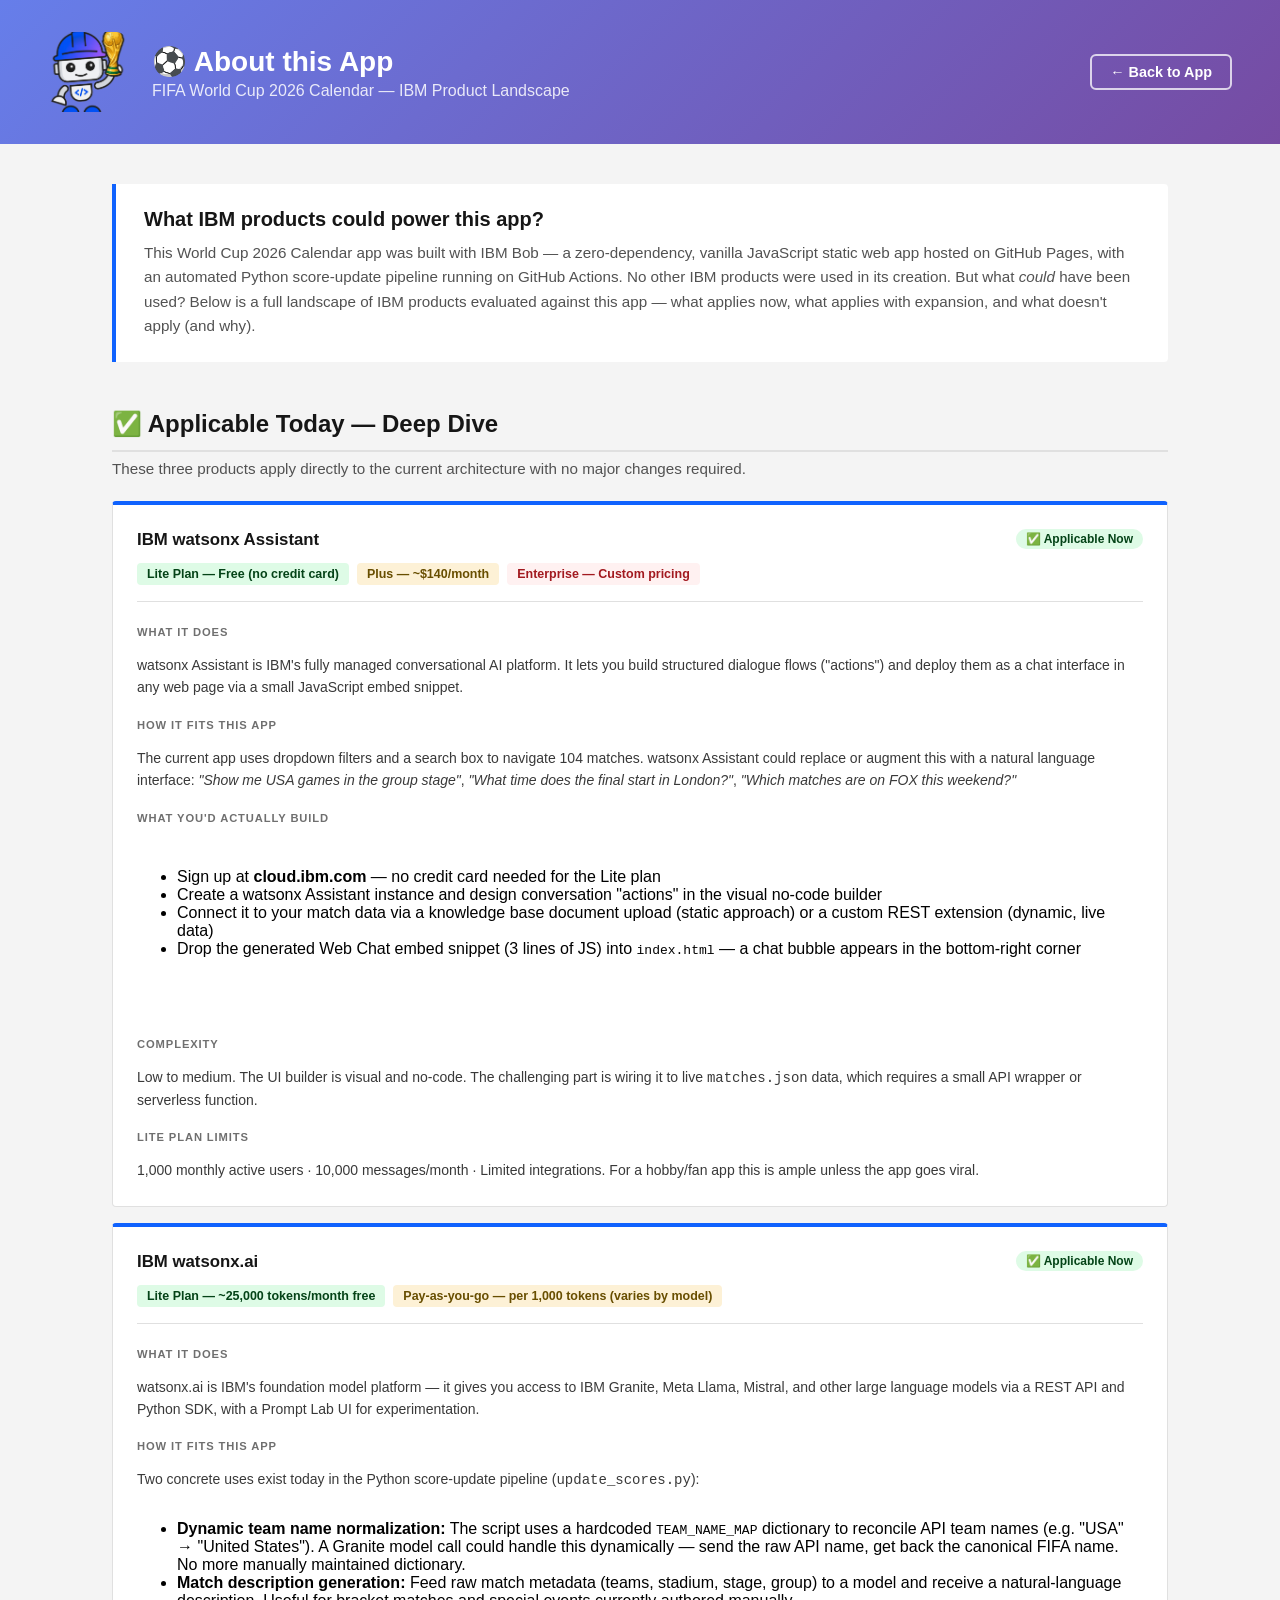
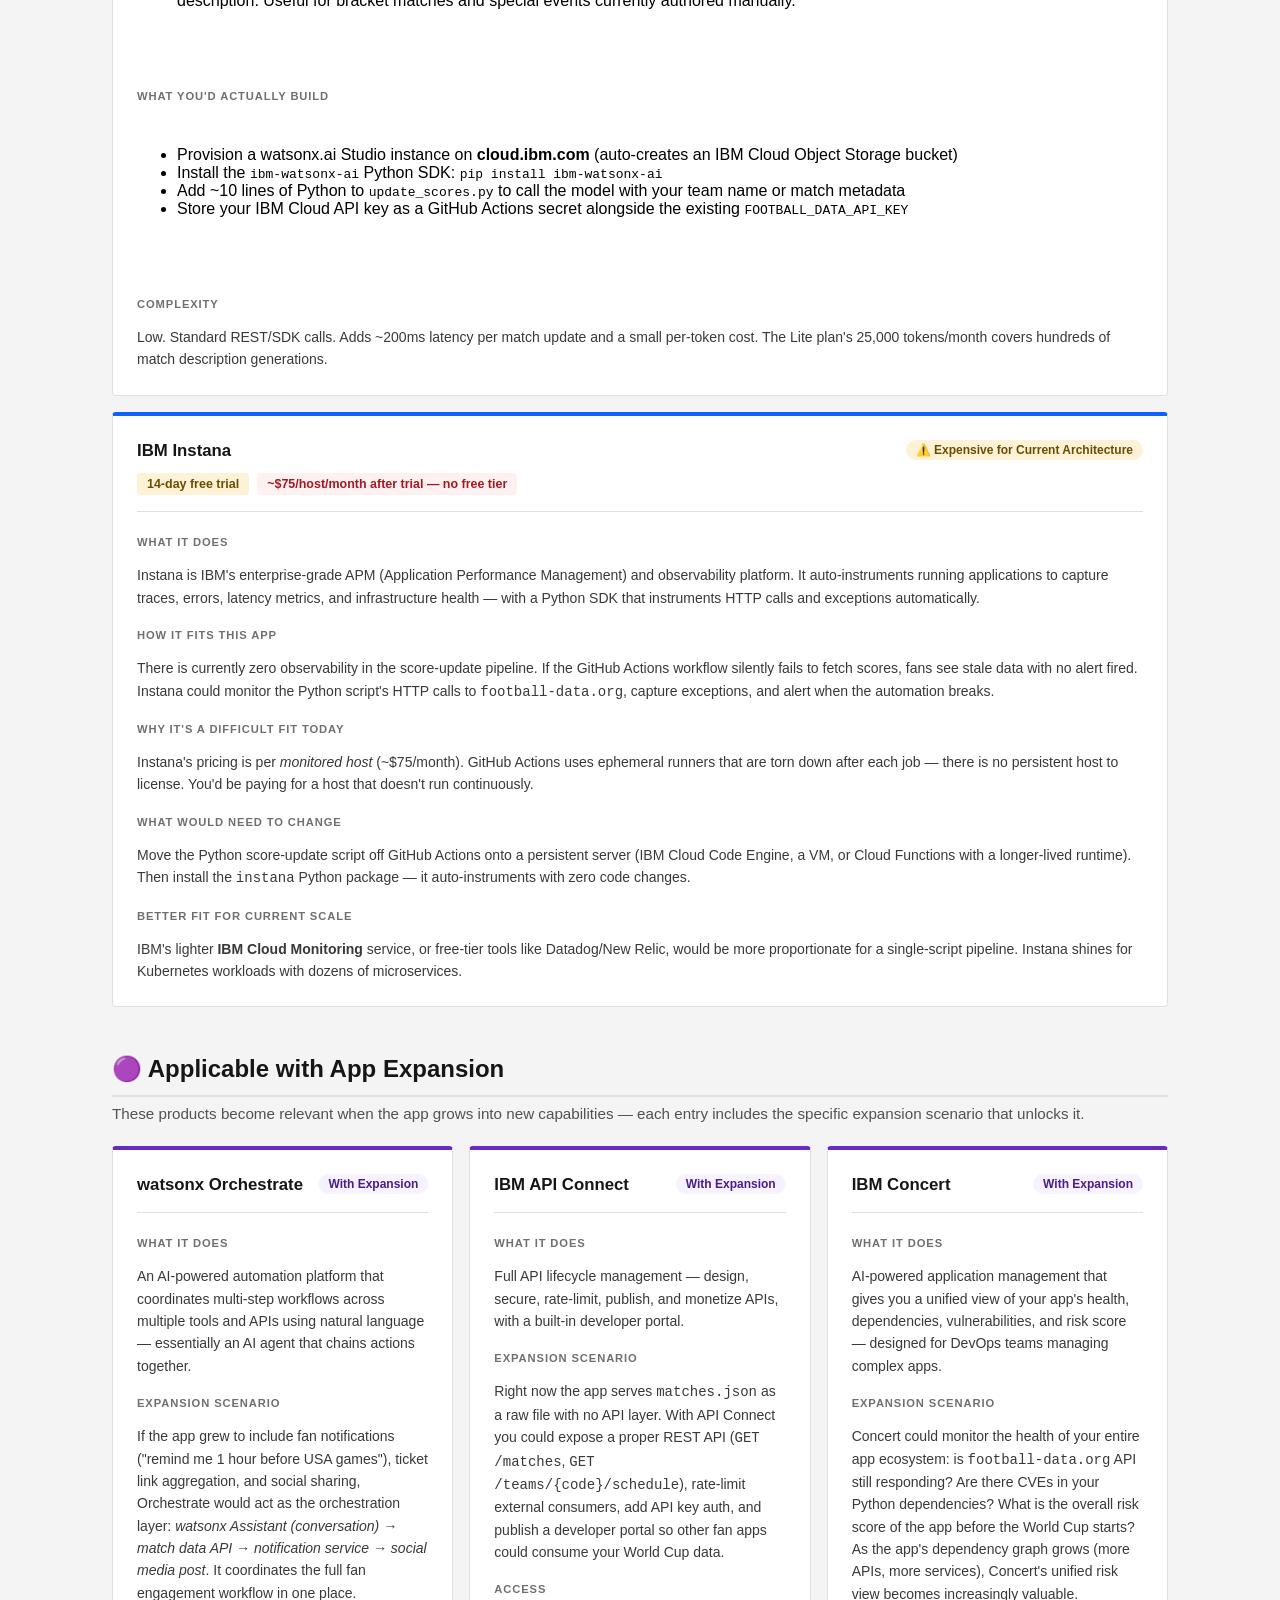
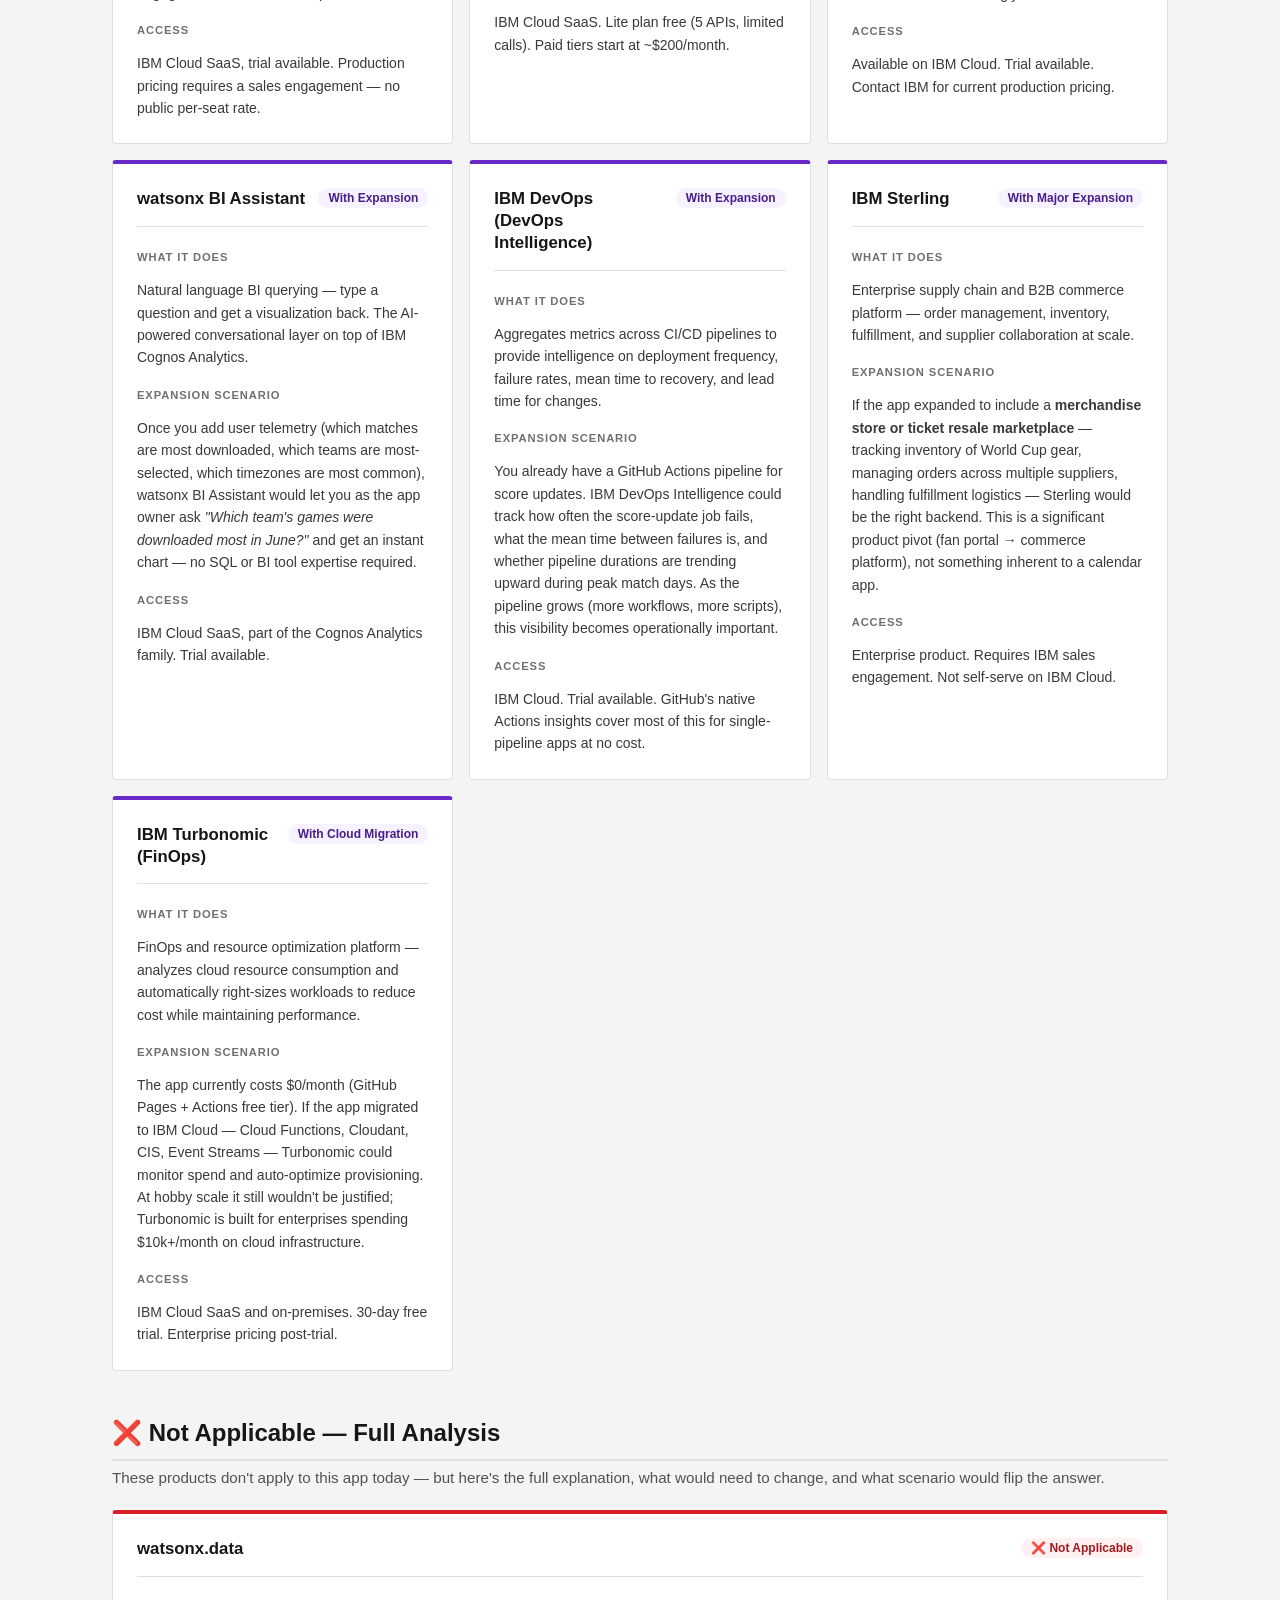
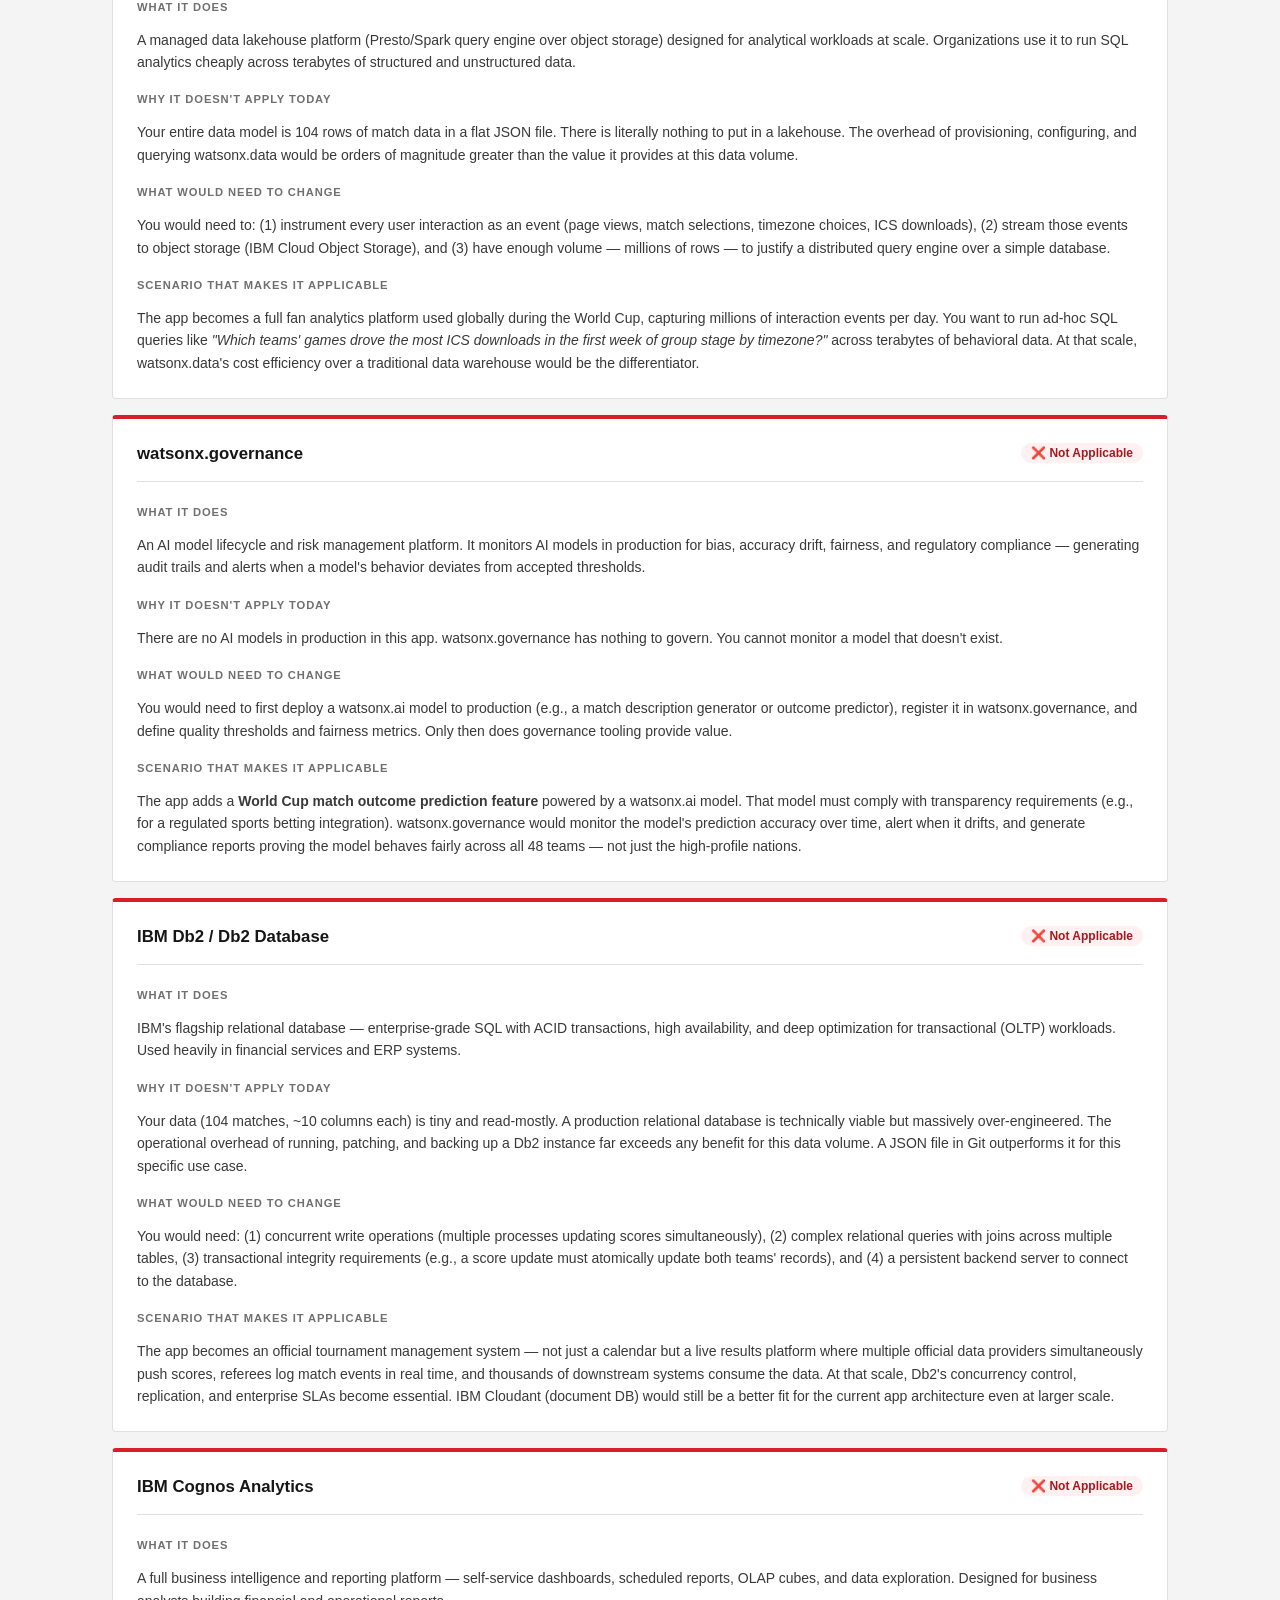
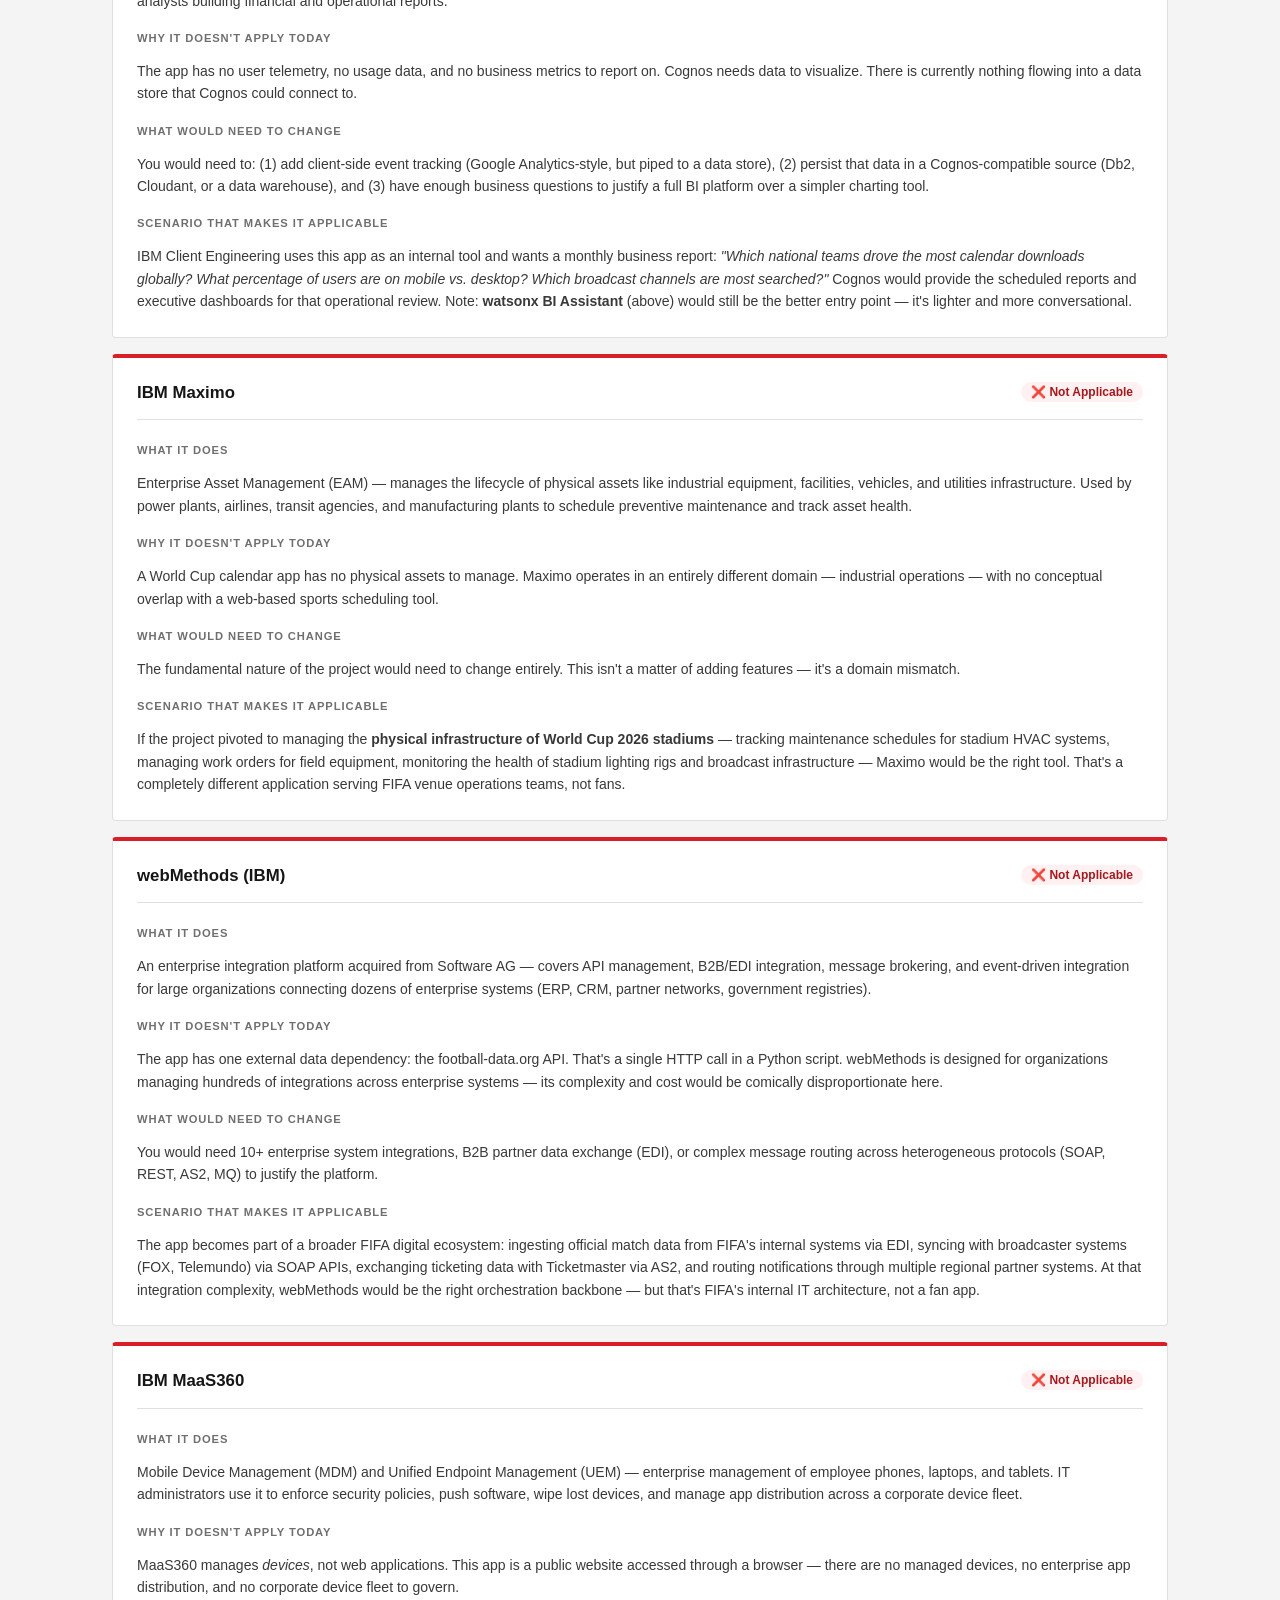
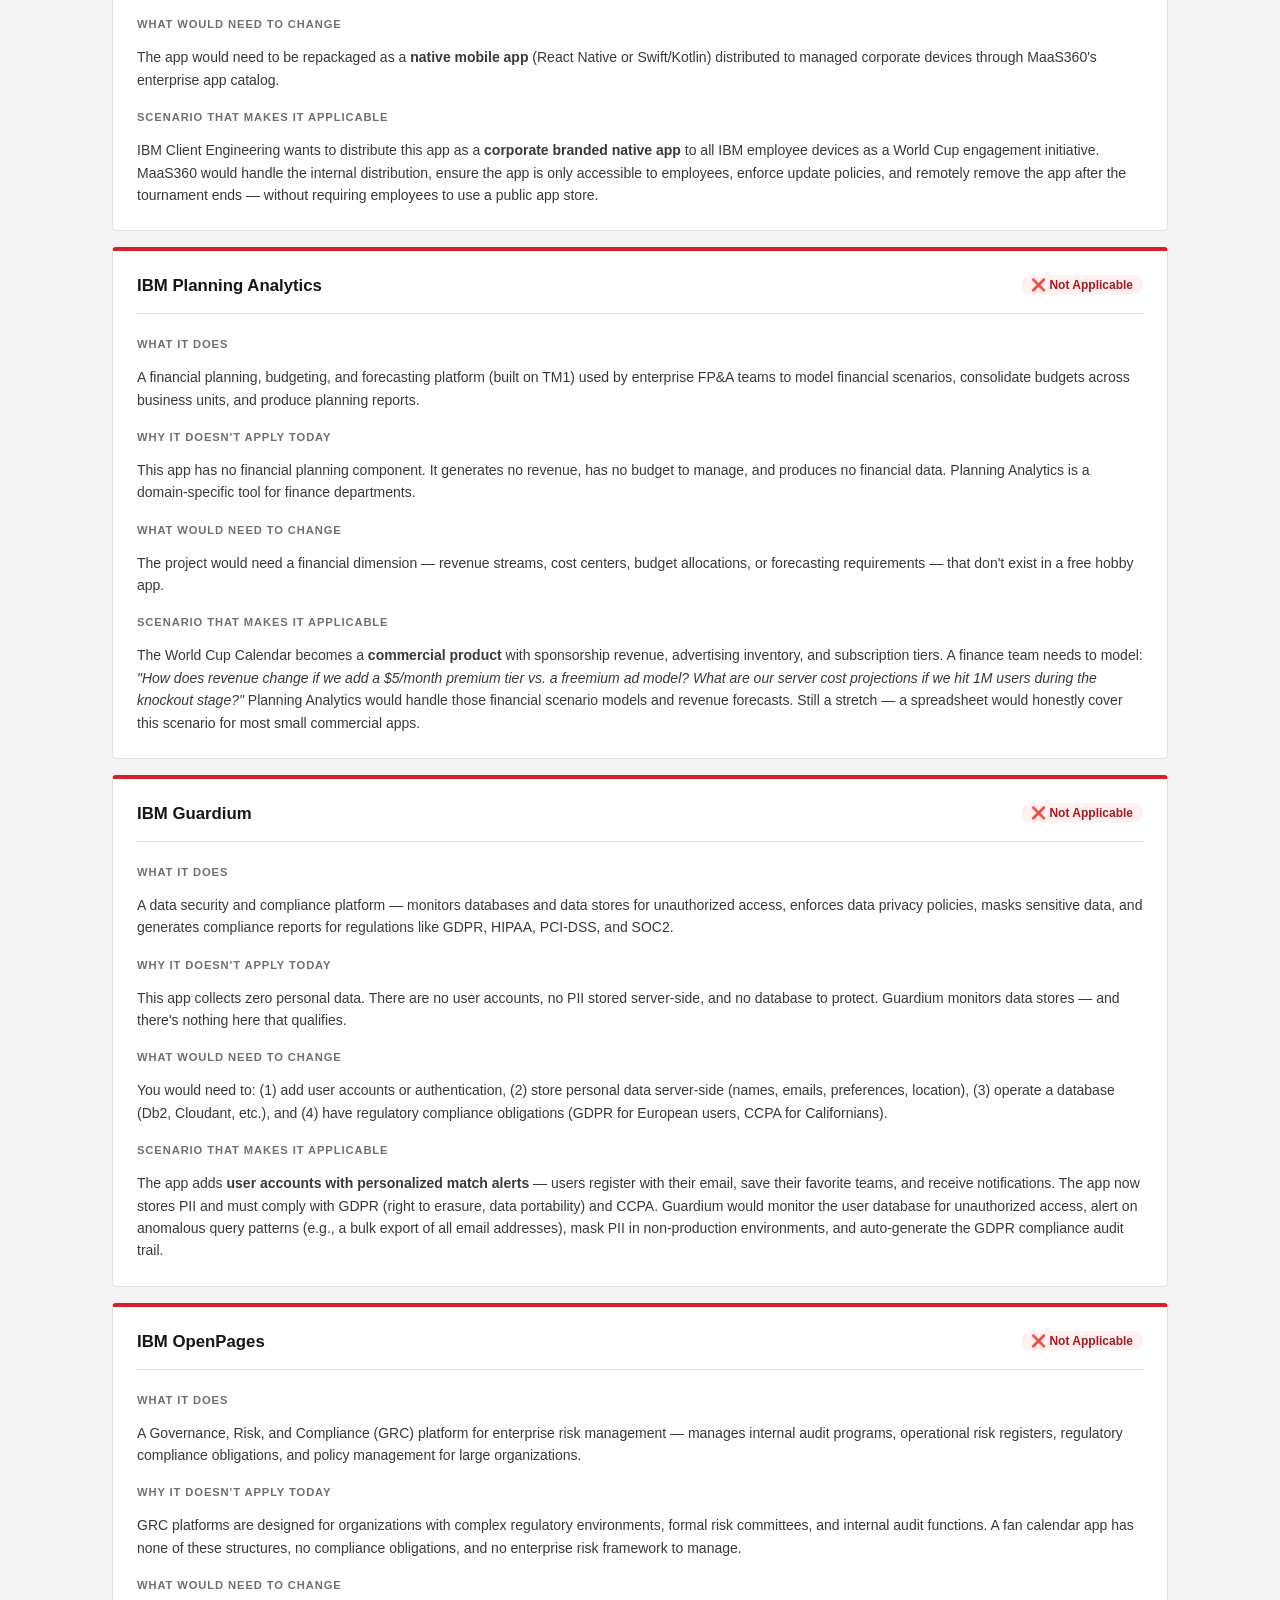
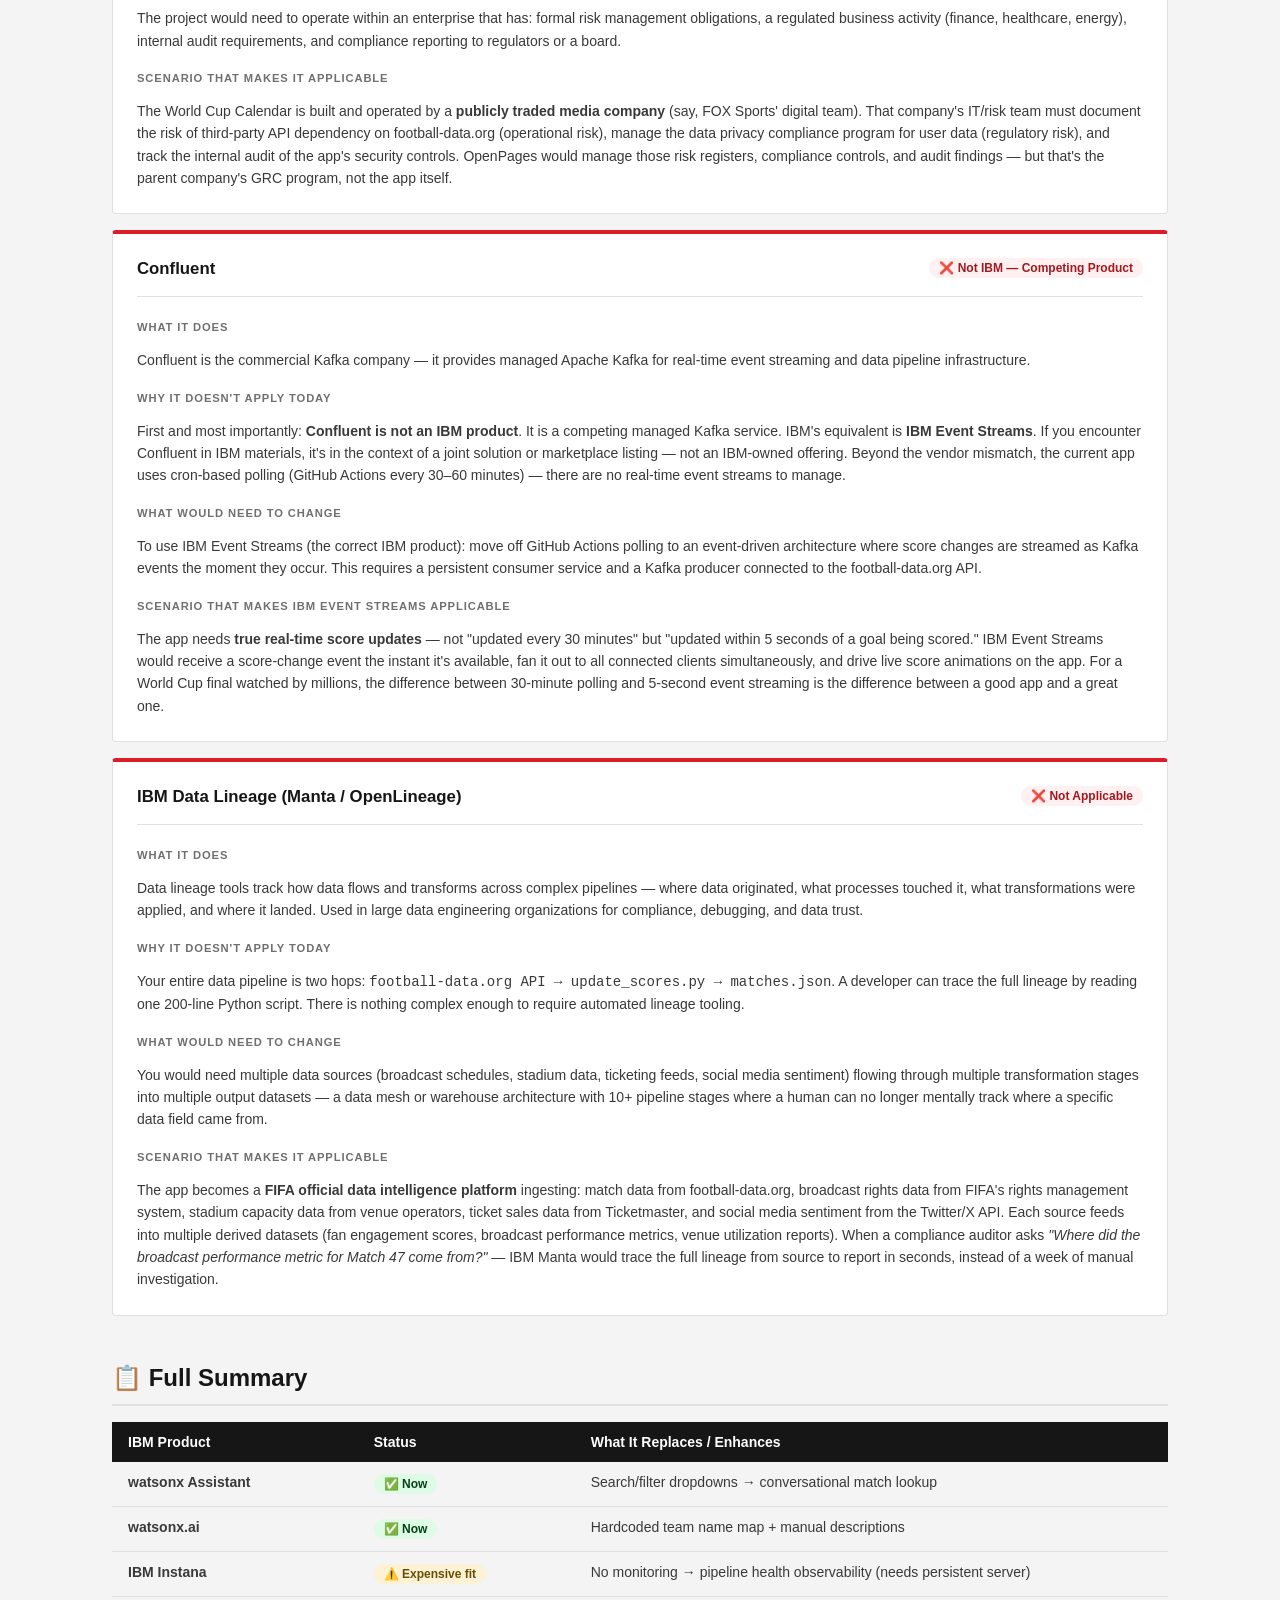
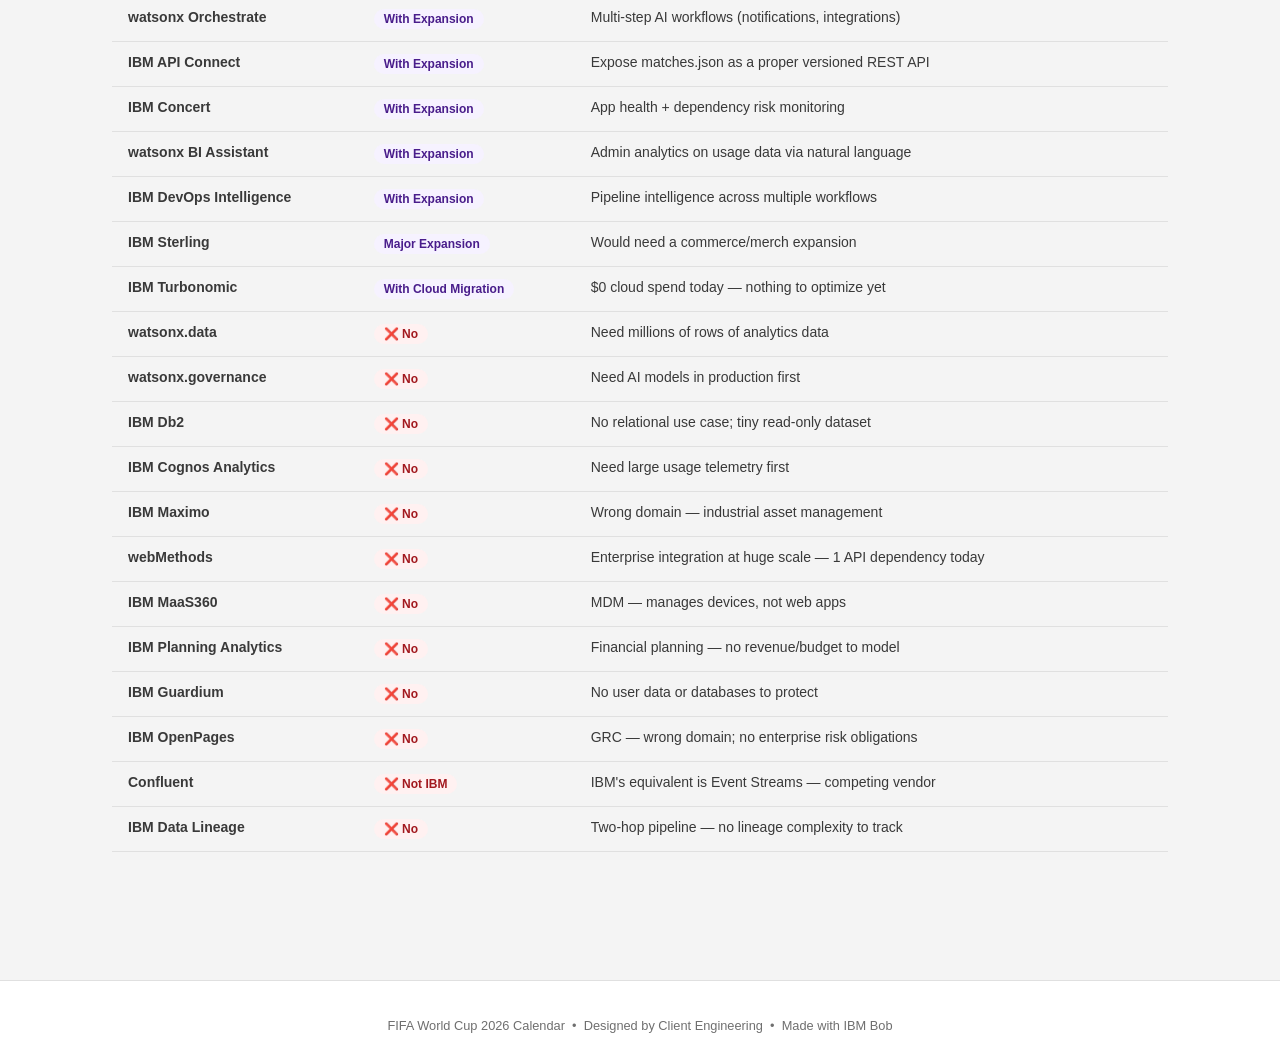
==== about.html @ bffd2bd8 "Add files via upload" ====
<!DOCTYPE html>
<html lang="en">
<head>
    <meta charset="UTF-8">
    <meta name="viewport" content="width=device-width, initial-scale=1.0">
    <title>About this App — FIFA World Cup 2026 Calendar</title>
    <link rel="stylesheet" href="https://1.www.s81c.com/common/carbon/web-components/tag/v2/all.min.css">
    <script type="module" src="https://1.www.s81c.com/common/carbon/web-components/tag/v2/all.min.js"></script>
    <style>
        /* ── Page shell ── */
        body {
            background: #f4f4f4;
            margin: 0;
            font-family: 'IBM Plex Sans', -apple-system, BlinkMacSystemFont, 'Segoe UI', sans-serif;
        }

        /* ── Custom header (mirrors app header palette) ── */
        .about-header {
            background: linear-gradient(135deg, #667eea 0%, #764ba2 100%);
            padding: 32px 48px;
            display: flex;
            align-items: center;
            gap: 24px;
        }
        .about-header-logo {
            width: 80px;
            height: 80px;
            border-radius: 12px;
            object-fit: cover;
            flex-shrink: 0;
        }
        .about-header-text { flex: 1; }
        .about-header-text h1 {
            color: #fff;
            font-size: 1.75rem;
            font-weight: 700;
            margin: 0 0 4px;
        }
        .about-header-text p {
            color: rgba(255,255,255,0.85);
            margin: 0;
            font-size: 1rem;
        }
        .back-link {
            color: #fff;
            text-decoration: none;
            font-size: 0.9rem;
            font-weight: 600;
            border: 2px solid rgba(255,255,255,0.75);
            border-radius: 6px;
            padding: 8px 18px;
            white-space: nowrap;
            transition: background 0.2s;
        }
        .back-link:hover { background: rgba(255,255,255,0.2); }

        /* ── Content wrapper ── */
        .page-content {
            max-width: 1056px;
            margin: 0 auto;
            padding: 40px 24px 64px;
        }

        /* ── Intro blurb ── */
        .intro-blurb {
            background: #fff;
            border-left: 4px solid #0f62fe;
            padding: 24px 28px;
            margin-bottom: 40px;
            border-radius: 0 4px 4px 0;
        }
        .intro-blurb h2 {
            font-size: 1.25rem;
            font-weight: 700;
            margin: 0 0 10px;
            color: #161616;
        }
        .intro-blurb p {
            margin: 0;
            color: #525252;
            line-height: 1.6;
            font-size: 0.95rem;
        }

        /* ── Section headings ── */
        .section-heading {
            font-size: 1.5rem;
            font-weight: 700;
            color: #161616;
            margin: 48px 0 8px;
            padding-bottom: 12px;
            border-bottom: 2px solid #e0e0e0;
        }
        .section-subheading {
            color: #525252;
            font-size: 0.95rem;
            margin: 0 0 24px;
        }

        /* ── Product grid ── */
        .product-grid {
            display: grid;
            grid-template-columns: repeat(auto-fill, minmax(300px, 1fr));
            gap: 16px;
            margin-top: 16px;
        }
        .product-grid.single-col {
            grid-template-columns: 1fr;
        }

        /* ── Product card ── */
        .product-card {
            background: #fff;
            border: 1px solid #e0e0e0;
            border-radius: 4px;
            padding: 24px;
            display: flex;
            flex-direction: column;
            gap: 12px;
        }
        .product-card.featured {
            border-top: 4px solid #0f62fe;
        }
        .product-card.expansion {
            border-top: 4px solid #6929c4;
        }
        .product-card.not-applicable {
            border-top: 4px solid #da1e28;
        }
        .product-card-header {
            display: flex;
            align-items: flex-start;
            justify-content: space-between;
            gap: 12px;
        }
        .product-card-title {
            font-size: 1.05rem;
            font-weight: 700;
            color: #161616;
            margin: 0;
            line-height: 1.3;
        }

        /* ── Tag badges ── */
        .tag {
            display: inline-flex;
            align-items: center;
            gap: 4px;
            padding: 3px 10px;
            border-radius: 24px;
            font-size: 0.75rem;
            font-weight: 600;
            white-space: nowrap;
            flex-shrink: 0;
        }
        .tag-green  { background: #defbe6; color: #044317; }
        .tag-yellow { background: #fdf1d6; color: #684e00; }
        .tag-red    { background: #fff1f1; color: #a2191f; }
        .tag-purple { background: #f6f2ff; color: #491d8b; }

        /* ── Card body text ── */
        .card-section-label {
            font-size: 0.7rem;
            font-weight: 700;
            text-transform: uppercase;
            letter-spacing: 0.08em;
            color: #6f6f6f;
            margin: 8px 0 4px;
        }
        .card-text {
            font-size: 0.875rem;
            color: #393939;
            line-height: 1.6;
            margin: 0;
        }
        .card-text ul {
            margin: 6px 0 0;
            padding-left: 18px;
        }
        .card-text li { margin-bottom: 4px; }
        .card-divider {
            border: none;
            border-top: 1px solid #e0e0e0;
            margin: 4px 0;
        }

        /* ── Cost badge strip ── */
        .cost-strip {
            display: flex;
            gap: 8px;
            flex-wrap: wrap;
        }
        .cost-badge {
            background: #e8f4fd;
            color: #0043ce;
            border-radius: 4px;
            padding: 4px 10px;
            font-size: 0.78rem;
            font-weight: 600;
        }
        .cost-badge.free { background: #defbe6; color: #044317; }
        .cost-badge.paid { background: #fdf1d6; color: #684e00; }
        .cost-badge.enterprise { background: #fff1f1; color: #a2191f; }

        /* ── Summary table ── */
        .summary-table {
            width: 100%;
            border-collapse: collapse;
            margin-top: 16px;
            font-size: 0.875rem;
        }
        .summary-table th {
            background: #161616;
            color: #fff;
            padding: 12px 16px;
            text-align: left;
            font-weight: 600;
        }
        .summary-table td {
            padding: 12px 16px;
            border-bottom: 1px solid #e0e0e0;
            vertical-align: top;
            color: #393939;
        }
        .summary-table tr:nth-child(even) td { background: #f4f4f4; }
        .summary-table tr:hover td { background: #e8e8e8; }

        /* ── Footer ── */
        .about-footer {
            text-align: center;
            padding: 24px;
            border-top: 1px solid #e0e0e0;
            color: #6f6f6f;
            font-size: 0.8rem;
            margin-top: 64px;
            background: #fff;
        }

        /* ── Responsive ── */
        @media (max-width: 672px) {
            .about-header { padding: 24px 20px; flex-wrap: wrap; }
            .about-header-text h1 { font-size: 1.3rem; }
            .page-content { padding: 24px 16px 48px; }
            .product-grid { grid-template-columns: 1fr; }
        }
    </style>
</head>
<body>

<!-- ═══════════════════════════════════════════════════════════
     PAGE HEADER
═══════════════════════════════════════════════════════════ -->
<header class="about-header">
    <img src="Bob at the World Cup.png" alt="Bob at the World Cup" class="about-header-logo">
    <div class="about-header-text">
        <h1>⚽ About this App</h1>
        <p>FIFA World Cup 2026 Calendar — IBM Product Landscape</p>
    </div>
    <a href="index.html" class="back-link">← Back to App</a>
</header>

<!-- ═══════════════════════════════════════════════════════════
     MAIN CONTENT
═══════════════════════════════════════════════════════════ -->
<main class="page-content">

    <!-- Intro -->
    <div class="intro-blurb">
        <h2>What IBM products could power this app?</h2>
        <p>
            This World Cup 2026 Calendar app was built with IBM Bob — a zero-dependency, vanilla JavaScript static web app
            hosted on GitHub Pages, with an automated Python score-update pipeline running on GitHub Actions.
            No other IBM products were used in its creation. But what <em>could</em> have been used?
            Below is a full landscape of IBM products evaluated against this app — what applies now, what applies
            with expansion, and what doesn't apply (and why).
        </p>
    </div>


    <!-- ─────────────────────────────────────────────────────
         SECTION 1 — THE THREE CORE PRODUCTS
    ───────────────────────────────────────────────────────── -->
    <h2 class="section-heading">✅ Applicable Today — Deep Dive</h2>
    <p class="section-subheading">These three products apply directly to the current architecture with no major changes required.</p>

    <div class="product-grid single-col">

        <!-- watsonx Assistant -->
        <div class="product-card featured">
            <div class="product-card-header">
                <h3 class="product-card-title">IBM watsonx Assistant</h3>
                <span class="tag tag-green">✅ Applicable Now</span>
            </div>
            <div class="cost-strip">
                <span class="cost-badge free">Lite Plan — Free (no credit card)</span>
                <span class="cost-badge paid">Plus — ~$140/month</span>
                <span class="cost-badge enterprise">Enterprise — Custom pricing</span>
            </div>
            <hr class="card-divider">
            <p class="card-section-label">What it does</p>
            <p class="card-text">watsonx Assistant is IBM's fully managed conversational AI platform. It lets you build structured dialogue flows ("actions") and deploy them as a chat interface in any web page via a small JavaScript embed snippet.</p>
            <p class="card-section-label">How it fits this app</p>
            <p class="card-text">The current app uses dropdown filters and a search box to navigate 104 matches. watsonx Assistant could replace or augment this with a natural language interface: <em>"Show me USA games in the group stage"</em>, <em>"What time does the final start in London?"</em>, <em>"Which matches are on FOX this weekend?"</em></p>
            <p class="card-section-label">What you'd actually build</p>
            <p class="card-text">
                <ul>
                    <li>Sign up at <strong>cloud.ibm.com</strong> — no credit card needed for the Lite plan</li>
                    <li>Create a watsonx Assistant instance and design conversation "actions" in the visual no-code builder</li>
                    <li>Connect it to your match data via a knowledge base document upload (static approach) or a custom REST extension (dynamic, live data)</li>
                    <li>Drop the generated Web Chat embed snippet (3 lines of JS) into <code>index.html</code> — a chat bubble appears in the bottom-right corner</li>
                </ul>
            </p>
            <p class="card-section-label">Complexity</p>
            <p class="card-text">Low to medium. The UI builder is visual and no-code. The challenging part is wiring it to live <code>matches.json</code> data, which requires a small API wrapper or serverless function.</p>
            <p class="card-section-label">Lite plan limits</p>
            <p class="card-text">1,000 monthly active users · 10,000 messages/month · Limited integrations. For a hobby/fan app this is ample unless the app goes viral.</p>
        </div>

        <!-- watsonx.ai -->
        <div class="product-card featured">
            <div class="product-card-header">
                <h3 class="product-card-title">IBM watsonx.ai</h3>
                <span class="tag tag-green">✅ Applicable Now</span>
            </div>
            <div class="cost-strip">
                <span class="cost-badge free">Lite Plan — ~25,000 tokens/month free</span>
                <span class="cost-badge paid">Pay-as-you-go — per 1,000 tokens (varies by model)</span>
            </div>
            <hr class="card-divider">
            <p class="card-section-label">What it does</p>
            <p class="card-text">watsonx.ai is IBM's foundation model platform — it gives you access to IBM Granite, Meta Llama, Mistral, and other large language models via a REST API and Python SDK, with a Prompt Lab UI for experimentation.</p>
            <p class="card-section-label">How it fits this app</p>
            <p class="card-text">Two concrete uses exist today in the Python score-update pipeline (<code>update_scores.py</code>):
                <ul>
                    <li><strong>Dynamic team name normalization:</strong> The script uses a hardcoded <code>TEAM_NAME_MAP</code> dictionary to reconcile API team names (e.g. "USA" → "United States"). A Granite model call could handle this dynamically — send the raw API name, get back the canonical FIFA name. No more manually maintained dictionary.</li>
                    <li><strong>Match description generation:</strong> Feed raw match metadata (teams, stadium, stage, group) to a model and receive a natural-language description. Useful for bracket matches and special events currently authored manually.</li>
                </ul>
            </p>
            <p class="card-section-label">What you'd actually build</p>
            <p class="card-text">
                <ul>
                    <li>Provision a watsonx.ai Studio instance on <strong>cloud.ibm.com</strong> (auto-creates an IBM Cloud Object Storage bucket)</li>
                    <li>Install the <code>ibm-watsonx-ai</code> Python SDK: <code>pip install ibm-watsonx-ai</code></li>
                    <li>Add ~10 lines of Python to <code>update_scores.py</code> to call the model with your team name or match metadata</li>
                    <li>Store your IBM Cloud API key as a GitHub Actions secret alongside the existing <code>FOOTBALL_DATA_API_KEY</code></li>
                </ul>
            </p>
            <p class="card-section-label">Complexity</p>
            <p class="card-text">Low. Standard REST/SDK calls. Adds ~200ms latency per match update and a small per-token cost. The Lite plan's 25,000 tokens/month covers hundreds of match description generations.</p>
        </div>

        <!-- Instana -->
        <div class="product-card featured">
            <div class="product-card-header">
                <h3 class="product-card-title">IBM Instana</h3>
                <span class="tag tag-yellow">⚠️ Expensive for Current Architecture</span>
            </div>
            <div class="cost-strip">
                <span class="cost-badge paid">14-day free trial</span>
                <span class="cost-badge enterprise">~$75/host/month after trial — no free tier</span>
            </div>
            <hr class="card-divider">
            <p class="card-section-label">What it does</p>
            <p class="card-text">Instana is IBM's enterprise-grade APM (Application Performance Management) and observability platform. It auto-instruments running applications to capture traces, errors, latency metrics, and infrastructure health — with a Python SDK that instruments HTTP calls and exceptions automatically.</p>
            <p class="card-section-label">How it fits this app</p>
            <p class="card-text">There is currently zero observability in the score-update pipeline. If the GitHub Actions workflow silently fails to fetch scores, fans see stale data with no alert fired. Instana could monitor the Python script's HTTP calls to <code>football-data.org</code>, capture exceptions, and alert when the automation breaks.</p>
            <p class="card-section-label">Why it's a difficult fit today</p>
            <p class="card-text">Instana's pricing is per <em>monitored host</em> (~$75/month). GitHub Actions uses ephemeral runners that are torn down after each job — there is no persistent host to license. You'd be paying for a host that doesn't run continuously.</p>
            <p class="card-section-label">What would need to change</p>
            <p class="card-text">Move the Python score-update script off GitHub Actions onto a persistent server (IBM Cloud Code Engine, a VM, or Cloud Functions with a longer-lived runtime). Then install the <code>instana</code> Python package — it auto-instruments with zero code changes.</p>
            <p class="card-section-label">Better fit for current scale</p>
            <p class="card-text">IBM's lighter <strong>IBM Cloud Monitoring</strong> service, or free-tier tools like Datadog/New Relic, would be more proportionate for a single-script pipeline. Instana shines for Kubernetes workloads with dozens of microservices.</p>
        </div>

    </div><!-- /product-grid single-col -->


    <!-- ─────────────────────────────────────────────────────
         SECTION 2 — APPLICABLE WITH EXPANSION
    ───────────────────────────────────────────────────────── -->
    <h2 class="section-heading">🟣 Applicable with App Expansion</h2>
    <p class="section-subheading">These products become relevant when the app grows into new capabilities — each entry includes the specific expansion scenario that unlocks it.</p>

    <div class="product-grid">

        <!-- watsonx Orchestrate -->
        <div class="product-card expansion">
            <div class="product-card-header">
                <h3 class="product-card-title">watsonx Orchestrate</h3>
                <span class="tag tag-purple">With Expansion</span>
            </div>
            <hr class="card-divider">
            <p class="card-section-label">What it does</p>
            <p class="card-text">An AI-powered automation platform that coordinates multi-step workflows across multiple tools and APIs using natural language — essentially an AI agent that chains actions together.</p>
            <p class="card-section-label">Expansion scenario</p>
            <p class="card-text">If the app grew to include fan notifications ("remind me 1 hour before USA games"), ticket link aggregation, and social sharing, Orchestrate would act as the orchestration layer: <em>watsonx Assistant (conversation) → match data API → notification service → social media post</em>. It coordinates the full fan engagement workflow in one place.</p>
            <p class="card-section-label">Access</p>
            <p class="card-text">IBM Cloud SaaS, trial available. Production pricing requires a sales engagement — no public per-seat rate.</p>
        </div>

        <!-- API Connect -->
        <div class="product-card expansion">
            <div class="product-card-header">
                <h3 class="product-card-title">IBM API Connect</h3>
                <span class="tag tag-purple">With Expansion</span>
            </div>
            <hr class="card-divider">
            <p class="card-section-label">What it does</p>
            <p class="card-text">Full API lifecycle management — design, secure, rate-limit, publish, and monetize APIs, with a built-in developer portal.</p>
            <p class="card-section-label">Expansion scenario</p>
            <p class="card-text">Right now the app serves <code>matches.json</code> as a raw file with no API layer. With API Connect you could expose a proper REST API (<code>GET /matches</code>, <code>GET /teams/{code}/schedule</code>), rate-limit external consumers, add API key auth, and publish a developer portal so other fan apps could consume your World Cup data.</p>
            <p class="card-section-label">Access</p>
            <p class="card-text">IBM Cloud SaaS. Lite plan free (5 APIs, limited calls). Paid tiers start at ~$200/month.</p>
        </div>

        <!-- Concert -->
        <div class="product-card expansion">
            <div class="product-card-header">
                <h3 class="product-card-title">IBM Concert</h3>
                <span class="tag tag-purple">With Expansion</span>
            </div>
            <hr class="card-divider">
            <p class="card-section-label">What it does</p>
            <p class="card-text">AI-powered application management that gives you a unified view of your app's health, dependencies, vulnerabilities, and risk score — designed for DevOps teams managing complex apps.</p>
            <p class="card-section-label">Expansion scenario</p>
            <p class="card-text">Concert could monitor the health of your entire app ecosystem: is <code>football-data.org</code> API still responding? Are there CVEs in your Python dependencies? What is the overall risk score of the app before the World Cup starts? As the app's dependency graph grows (more APIs, more services), Concert's unified risk view becomes increasingly valuable.</p>
            <p class="card-section-label">Access</p>
            <p class="card-text">Available on IBM Cloud. Trial available. Contact IBM for current production pricing.</p>
        </div>

        <!-- watsonx BI Assistant -->
        <div class="product-card expansion">
            <div class="product-card-header">
                <h3 class="product-card-title">watsonx BI Assistant</h3>
                <span class="tag tag-purple">With Expansion</span>
            </div>
            <hr class="card-divider">
            <p class="card-section-label">What it does</p>
            <p class="card-text">Natural language BI querying — type a question and get a visualization back. The AI-powered conversational layer on top of IBM Cognos Analytics.</p>
            <p class="card-section-label">Expansion scenario</p>
            <p class="card-text">Once you add user telemetry (which matches are most downloaded, which teams are most-selected, which timezones are most common), watsonx BI Assistant would let you as the app owner ask <em>"Which team's games were downloaded most in June?"</em> and get an instant chart — no SQL or BI tool expertise required.</p>
            <p class="card-section-label">Access</p>
            <p class="card-text">IBM Cloud SaaS, part of the Cognos Analytics family. Trial available.</p>
        </div>

        <!-- IBM DevOps -->
        <div class="product-card expansion">
            <div class="product-card-header">
                <h3 class="product-card-title">IBM DevOps (DevOps Intelligence)</h3>
                <span class="tag tag-purple">With Expansion</span>
            </div>
            <hr class="card-divider">
            <p class="card-section-label">What it does</p>
            <p class="card-text">Aggregates metrics across CI/CD pipelines to provide intelligence on deployment frequency, failure rates, mean time to recovery, and lead time for changes.</p>
            <p class="card-section-label">Expansion scenario</p>
            <p class="card-text">You already have a GitHub Actions pipeline for score updates. IBM DevOps Intelligence could track how often the score-update job fails, what the mean time between failures is, and whether pipeline durations are trending upward during peak match days. As the pipeline grows (more workflows, more scripts), this visibility becomes operationally important.</p>
            <p class="card-section-label">Access</p>
            <p class="card-text">IBM Cloud. Trial available. GitHub's native Actions insights cover most of this for single-pipeline apps at no cost.</p>
        </div>

        <!-- Sterling -->
        <div class="product-card expansion">
            <div class="product-card-header">
                <h3 class="product-card-title">IBM Sterling</h3>
                <span class="tag tag-purple">With Major Expansion</span>
            </div>
            <hr class="card-divider">
            <p class="card-section-label">What it does</p>
            <p class="card-text">Enterprise supply chain and B2B commerce platform — order management, inventory, fulfillment, and supplier collaboration at scale.</p>
            <p class="card-section-label">Expansion scenario</p>
            <p class="card-text">If the app expanded to include a <strong>merchandise store or ticket resale marketplace</strong> — tracking inventory of World Cup gear, managing orders across multiple suppliers, handling fulfillment logistics — Sterling would be the right backend. This is a significant product pivot (fan portal → commerce platform), not something inherent to a calendar app.</p>
            <p class="card-section-label">Access</p>
            <p class="card-text">Enterprise product. Requires IBM sales engagement. Not self-serve on IBM Cloud.</p>
        </div>

        <!-- Turbonomic -->
        <div class="product-card expansion">
            <div class="product-card-header">
                <h3 class="product-card-title">IBM Turbonomic (FinOps)</h3>
                <span class="tag tag-purple">With Cloud Migration</span>
            </div>
            <hr class="card-divider">
            <p class="card-section-label">What it does</p>
            <p class="card-text">FinOps and resource optimization platform — analyzes cloud resource consumption and automatically right-sizes workloads to reduce cost while maintaining performance.</p>
            <p class="card-section-label">Expansion scenario</p>
            <p class="card-text">The app currently costs $0/month (GitHub Pages + Actions free tier). If the app migrated to IBM Cloud — Cloud Functions, Cloudant, CIS, Event Streams — Turbonomic could monitor spend and auto-optimize provisioning. At hobby scale it still wouldn't be justified; Turbonomic is built for enterprises spending $10k+/month on cloud infrastructure.</p>
            <p class="card-section-label">Access</p>
            <p class="card-text">IBM Cloud SaaS and on-premises. 30-day free trial. Enterprise pricing post-trial.</p>
        </div>

    </div><!-- /product-grid -->


    <!-- ─────────────────────────────────────────────────────
         SECTION 3 — NOT APPLICABLE
    ───────────────────────────────────────────────────────── -->
    <h2 class="section-heading">❌ Not Applicable — Full Analysis</h2>
    <p class="section-subheading">These products don't apply to this app today — but here's the full explanation, what would need to change, and what scenario would flip the answer.</p>

    <div class="product-grid single-col">

        <!-- watsonx.data -->
        <div class="product-card not-applicable">
            <div class="product-card-header">
                <h3 class="product-card-title">watsonx.data</h3>
                <span class="tag tag-red">❌ Not Applicable</span>
            </div>
            <hr class="card-divider">
            <p class="card-section-label">What it does</p>
            <p class="card-text">A managed data lakehouse platform (Presto/Spark query engine over object storage) designed for analytical workloads at scale. Organizations use it to run SQL analytics cheaply across terabytes of structured and unstructured data.</p>
            <p class="card-section-label">Why it doesn't apply today</p>
            <p class="card-text">Your entire data model is 104 rows of match data in a flat JSON file. There is literally nothing to put in a lakehouse. The overhead of provisioning, configuring, and querying watsonx.data would be orders of magnitude greater than the value it provides at this data volume.</p>
            <p class="card-section-label">What would need to change</p>
            <p class="card-text">You would need to: (1) instrument every user interaction as an event (page views, match selections, timezone choices, ICS downloads), (2) stream those events to object storage (IBM Cloud Object Storage), and (3) have enough volume — millions of rows — to justify a distributed query engine over a simple database.</p>
            <p class="card-section-label">Scenario that makes it applicable</p>
            <p class="card-text">The app becomes a full fan analytics platform used globally during the World Cup, capturing millions of interaction events per day. You want to run ad-hoc SQL queries like <em>"Which teams' games drove the most ICS downloads in the first week of group stage by timezone?"</em> across terabytes of behavioral data. At that scale, watsonx.data's cost efficiency over a traditional data warehouse would be the differentiator.</p>
        </div>

        <!-- watsonx.governance -->
        <div class="product-card not-applicable">
            <div class="product-card-header">
                <h3 class="product-card-title">watsonx.governance</h3>
                <span class="tag tag-red">❌ Not Applicable</span>
            </div>
            <hr class="card-divider">
            <p class="card-section-label">What it does</p>
            <p class="card-text">An AI model lifecycle and risk management platform. It monitors AI models in production for bias, accuracy drift, fairness, and regulatory compliance — generating audit trails and alerts when a model's behavior deviates from accepted thresholds.</p>
            <p class="card-section-label">Why it doesn't apply today</p>
            <p class="card-text">There are no AI models in production in this app. watsonx.governance has nothing to govern. You cannot monitor a model that doesn't exist.</p>
            <p class="card-section-label">What would need to change</p>
            <p class="card-text">You would need to first deploy a watsonx.ai model to production (e.g., a match description generator or outcome predictor), register it in watsonx.governance, and define quality thresholds and fairness metrics. Only then does governance tooling provide value.</p>
            <p class="card-section-label">Scenario that makes it applicable</p>
            <p class="card-text">The app adds a <strong>World Cup match outcome prediction feature</strong> powered by a watsonx.ai model. That model must comply with transparency requirements (e.g., for a regulated sports betting integration). watsonx.governance would monitor the model's prediction accuracy over time, alert when it drifts, and generate compliance reports proving the model behaves fairly across all 48 teams — not just the high-profile nations.</p>
        </div>

        <!-- Db2 -->
        <div class="product-card not-applicable">
            <div class="product-card-header">
                <h3 class="product-card-title">IBM Db2 / Db2 Database</h3>
                <span class="tag tag-red">❌ Not Applicable</span>
            </div>
            <hr class="card-divider">
            <p class="card-section-label">What it does</p>
            <p class="card-text">IBM's flagship relational database — enterprise-grade SQL with ACID transactions, high availability, and deep optimization for transactional (OLTP) workloads. Used heavily in financial services and ERP systems.</p>
            <p class="card-section-label">Why it doesn't apply today</p>
            <p class="card-text">Your data (104 matches, ~10 columns each) is tiny and read-mostly. A production relational database is technically viable but massively over-engineered. The operational overhead of running, patching, and backing up a Db2 instance far exceeds any benefit for this data volume. A JSON file in Git outperforms it for this specific use case.</p>
            <p class="card-section-label">What would need to change</p>
            <p class="card-text">You would need: (1) concurrent write operations (multiple processes updating scores simultaneously), (2) complex relational queries with joins across multiple tables, (3) transactional integrity requirements (e.g., a score update must atomically update both teams' records), and (4) a persistent backend server to connect to the database.</p>
            <p class="card-section-label">Scenario that makes it applicable</p>
            <p class="card-text">The app becomes an official tournament management system — not just a calendar but a live results platform where multiple official data providers simultaneously push scores, referees log match events in real time, and thousands of downstream systems consume the data. At that scale, Db2's concurrency control, replication, and enterprise SLAs become essential. IBM Cloudant (document DB) would still be a better fit for the current app architecture even at larger scale.</p>
        </div>

        <!-- Cognos Analytics -->
        <div class="product-card not-applicable">
            <div class="product-card-header">
                <h3 class="product-card-title">IBM Cognos Analytics</h3>
                <span class="tag tag-red">❌ Not Applicable</span>
            </div>
            <hr class="card-divider">
            <p class="card-section-label">What it does</p>
            <p class="card-text">A full business intelligence and reporting platform — self-service dashboards, scheduled reports, OLAP cubes, and data exploration. Designed for business analysts building financial and operational reports.</p>
            <p class="card-section-label">Why it doesn't apply today</p>
            <p class="card-text">The app has no user telemetry, no usage data, and no business metrics to report on. Cognos needs data to visualize. There is currently nothing flowing into a data store that Cognos could connect to.</p>
            <p class="card-section-label">What would need to change</p>
            <p class="card-text">You would need to: (1) add client-side event tracking (Google Analytics-style, but piped to a data store), (2) persist that data in a Cognos-compatible source (Db2, Cloudant, or a data warehouse), and (3) have enough business questions to justify a full BI platform over a simpler charting tool.</p>
            <p class="card-section-label">Scenario that makes it applicable</p>
            <p class="card-text">IBM Client Engineering uses this app as an internal tool and wants a monthly business report: <em>"Which national teams drove the most calendar downloads globally? What percentage of users are on mobile vs. desktop? Which broadcast channels are most searched?"</em> Cognos would provide the scheduled reports and executive dashboards for that operational review. Note: <strong>watsonx BI Assistant</strong> (above) would still be the better entry point — it's lighter and more conversational.</p>
        </div>

        <!-- Maximo -->
        <div class="product-card not-applicable">
            <div class="product-card-header">
                <h3 class="product-card-title">IBM Maximo</h3>
                <span class="tag tag-red">❌ Not Applicable</span>
            </div>
            <hr class="card-divider">
            <p class="card-section-label">What it does</p>
            <p class="card-text">Enterprise Asset Management (EAM) — manages the lifecycle of physical assets like industrial equipment, facilities, vehicles, and utilities infrastructure. Used by power plants, airlines, transit agencies, and manufacturing plants to schedule preventive maintenance and track asset health.</p>
            <p class="card-section-label">Why it doesn't apply today</p>
            <p class="card-text">A World Cup calendar app has no physical assets to manage. Maximo operates in an entirely different domain — industrial operations — with no conceptual overlap with a web-based sports scheduling tool.</p>
            <p class="card-section-label">What would need to change</p>
            <p class="card-text">The fundamental nature of the project would need to change entirely. This isn't a matter of adding features — it's a domain mismatch.</p>
            <p class="card-section-label">Scenario that makes it applicable</p>
            <p class="card-text">If the project pivoted to managing the <strong>physical infrastructure of World Cup 2026 stadiums</strong> — tracking maintenance schedules for stadium HVAC systems, managing work orders for field equipment, monitoring the health of stadium lighting rigs and broadcast infrastructure — Maximo would be the right tool. That's a completely different application serving FIFA venue operations teams, not fans.</p>
        </div>

        <!-- webMethods -->
        <div class="product-card not-applicable">
            <div class="product-card-header">
                <h3 class="product-card-title">webMethods (IBM)</h3>
                <span class="tag tag-red">❌ Not Applicable</span>
            </div>
            <hr class="card-divider">
            <p class="card-section-label">What it does</p>
            <p class="card-text">An enterprise integration platform acquired from Software AG — covers API management, B2B/EDI integration, message brokering, and event-driven integration for large organizations connecting dozens of enterprise systems (ERP, CRM, partner networks, government registries).</p>
            <p class="card-section-label">Why it doesn't apply today</p>
            <p class="card-text">The app has one external data dependency: the football-data.org API. That's a single HTTP call in a Python script. webMethods is designed for organizations managing hundreds of integrations across enterprise systems — its complexity and cost would be comically disproportionate here.</p>
            <p class="card-section-label">What would need to change</p>
            <p class="card-text">You would need 10+ enterprise system integrations, B2B partner data exchange (EDI), or complex message routing across heterogeneous protocols (SOAP, REST, AS2, MQ) to justify the platform.</p>
            <p class="card-section-label">Scenario that makes it applicable</p>
            <p class="card-text">The app becomes part of a broader FIFA digital ecosystem: ingesting official match data from FIFA's internal systems via EDI, syncing with broadcaster systems (FOX, Telemundo) via SOAP APIs, exchanging ticketing data with Ticketmaster via AS2, and routing notifications through multiple regional partner systems. At that integration complexity, webMethods would be the right orchestration backbone — but that's FIFA's internal IT architecture, not a fan app.</p>
        </div>

        <!-- MaaS360 -->
        <div class="product-card not-applicable">
            <div class="product-card-header">
                <h3 class="product-card-title">IBM MaaS360</h3>
                <span class="tag tag-red">❌ Not Applicable</span>
            </div>
            <hr class="card-divider">
            <p class="card-section-label">What it does</p>
            <p class="card-text">Mobile Device Management (MDM) and Unified Endpoint Management (UEM) — enterprise management of employee phones, laptops, and tablets. IT administrators use it to enforce security policies, push software, wipe lost devices, and manage app distribution across a corporate device fleet.</p>
            <p class="card-section-label">Why it doesn't apply today</p>
            <p class="card-text">MaaS360 manages <em>devices</em>, not web applications. This app is a public website accessed through a browser — there are no managed devices, no enterprise app distribution, and no corporate device fleet to govern.</p>
            <p class="card-section-label">What would need to change</p>
            <p class="card-text">The app would need to be repackaged as a <strong>native mobile app</strong> (React Native or Swift/Kotlin) distributed to managed corporate devices through MaaS360's enterprise app catalog.</p>
            <p class="card-section-label">Scenario that makes it applicable</p>
            <p class="card-text">IBM Client Engineering wants to distribute this app as a <strong>corporate branded native app</strong> to all IBM employee devices as a World Cup engagement initiative. MaaS360 would handle the internal distribution, ensure the app is only accessible to employees, enforce update policies, and remotely remove the app after the tournament ends — without requiring employees to use a public app store.</p>
        </div>

        <!-- Planning Analytics -->
        <div class="product-card not-applicable">
            <div class="product-card-header">
                <h3 class="product-card-title">IBM Planning Analytics</h3>
                <span class="tag tag-red">❌ Not Applicable</span>
            </div>
            <hr class="card-divider">
            <p class="card-section-label">What it does</p>
            <p class="card-text">A financial planning, budgeting, and forecasting platform (built on TM1) used by enterprise FP&amp;A teams to model financial scenarios, consolidate budgets across business units, and produce planning reports.</p>
            <p class="card-section-label">Why it doesn't apply today</p>
            <p class="card-text">This app has no financial planning component. It generates no revenue, has no budget to manage, and produces no financial data. Planning Analytics is a domain-specific tool for finance departments.</p>
            <p class="card-section-label">What would need to change</p>
            <p class="card-text">The project would need a financial dimension — revenue streams, cost centers, budget allocations, or forecasting requirements — that don't exist in a free hobby app.</p>
            <p class="card-section-label">Scenario that makes it applicable</p>
            <p class="card-text">The World Cup Calendar becomes a <strong>commercial product</strong> with sponsorship revenue, advertising inventory, and subscription tiers. A finance team needs to model: <em>"How does revenue change if we add a $5/month premium tier vs. a freemium ad model? What are our server cost projections if we hit 1M users during the knockout stage?"</em> Planning Analytics would handle those financial scenario models and revenue forecasts. Still a stretch — a spreadsheet would honestly cover this scenario for most small commercial apps.</p>
        </div>

        <!-- Guardium -->
        <div class="product-card not-applicable">
            <div class="product-card-header">
                <h3 class="product-card-title">IBM Guardium</h3>
                <span class="tag tag-red">❌ Not Applicable</span>
            </div>
            <hr class="card-divider">
            <p class="card-section-label">What it does</p>
            <p class="card-text">A data security and compliance platform — monitors databases and data stores for unauthorized access, enforces data privacy policies, masks sensitive data, and generates compliance reports for regulations like GDPR, HIPAA, PCI-DSS, and SOC2.</p>
            <p class="card-section-label">Why it doesn't apply today</p>
            <p class="card-text">This app collects zero personal data. There are no user accounts, no PII stored server-side, and no database to protect. Guardium monitors data stores — and there's nothing here that qualifies.</p>
            <p class="card-section-label">What would need to change</p>
            <p class="card-text">You would need to: (1) add user accounts or authentication, (2) store personal data server-side (names, emails, preferences, location), (3) operate a database (Db2, Cloudant, etc.), and (4) have regulatory compliance obligations (GDPR for European users, CCPA for Californians).</p>
            <p class="card-section-label">Scenario that makes it applicable</p>
            <p class="card-text">The app adds <strong>user accounts with personalized match alerts</strong> — users register with their email, save their favorite teams, and receive notifications. The app now stores PII and must comply with GDPR (right to erasure, data portability) and CCPA. Guardium would monitor the user database for unauthorized access, alert on anomalous query patterns (e.g., a bulk export of all email addresses), mask PII in non-production environments, and auto-generate the GDPR compliance audit trail.</p>
        </div>

        <!-- OpenPages -->
        <div class="product-card not-applicable">
            <div class="product-card-header">
                <h3 class="product-card-title">IBM OpenPages</h3>
                <span class="tag tag-red">❌ Not Applicable</span>
            </div>
            <hr class="card-divider">
            <p class="card-section-label">What it does</p>
            <p class="card-text">A Governance, Risk, and Compliance (GRC) platform for enterprise risk management — manages internal audit programs, operational risk registers, regulatory compliance obligations, and policy management for large organizations.</p>
            <p class="card-section-label">Why it doesn't apply today</p>
            <p class="card-text">GRC platforms are designed for organizations with complex regulatory environments, formal risk committees, and internal audit functions. A fan calendar app has none of these structures, no compliance obligations, and no enterprise risk framework to manage.</p>
            <p class="card-section-label">What would need to change</p>
            <p class="card-text">The project would need to operate within an enterprise that has: formal risk management obligations, a regulated business activity (finance, healthcare, energy), internal audit requirements, and compliance reporting to regulators or a board.</p>
            <p class="card-section-label">Scenario that makes it applicable</p>
            <p class="card-text">The World Cup Calendar is built and operated by a <strong>publicly traded media company</strong> (say, FOX Sports' digital team). That company's IT/risk team must document the risk of third-party API dependency on football-data.org (operational risk), manage the data privacy compliance program for user data (regulatory risk), and track the internal audit of the app's security controls. OpenPages would manage those risk registers, compliance controls, and audit findings — but that's the parent company's GRC program, not the app itself.</p>
        </div>

        <!-- Confluent -->
        <div class="product-card not-applicable">
            <div class="product-card-header">
                <h3 class="product-card-title">Confluent</h3>
                <span class="tag tag-red">❌ Not IBM — Competing Product</span>
            </div>
            <hr class="card-divider">
            <p class="card-section-label">What it does</p>
            <p class="card-text">Confluent is the commercial Kafka company — it provides managed Apache Kafka for real-time event streaming and data pipeline infrastructure.</p>
            <p class="card-section-label">Why it doesn't apply today</p>
            <p class="card-text">First and most importantly: <strong>Confluent is not an IBM product</strong>. It is a competing managed Kafka service. IBM's equivalent is <strong>IBM Event Streams</strong>. If you encounter Confluent in IBM materials, it's in the context of a joint solution or marketplace listing — not an IBM-owned offering. Beyond the vendor mismatch, the current app uses cron-based polling (GitHub Actions every 30–60 minutes) — there are no real-time event streams to manage.</p>
            <p class="card-section-label">What would need to change</p>
            <p class="card-text">To use IBM Event Streams (the correct IBM product): move off GitHub Actions polling to an event-driven architecture where score changes are streamed as Kafka events the moment they occur. This requires a persistent consumer service and a Kafka producer connected to the football-data.org API.</p>
            <p class="card-section-label">Scenario that makes IBM Event Streams applicable</p>
            <p class="card-text">The app needs <strong>true real-time score updates</strong> — not "updated every 30 minutes" but "updated within 5 seconds of a goal being scored." IBM Event Streams would receive a score-change event the instant it's available, fan it out to all connected clients simultaneously, and drive live score animations on the app. For a World Cup final watched by millions, the difference between 30-minute polling and 5-second event streaming is the difference between a good app and a great one.</p>
        </div>

        <!-- Data Lineage -->
        <div class="product-card not-applicable">
            <div class="product-card-header">
                <h3 class="product-card-title">IBM Data Lineage (Manta / OpenLineage)</h3>
                <span class="tag tag-red">❌ Not Applicable</span>
            </div>
            <hr class="card-divider">
            <p class="card-section-label">What it does</p>
            <p class="card-text">Data lineage tools track how data flows and transforms across complex pipelines — where data originated, what processes touched it, what transformations were applied, and where it landed. Used in large data engineering organizations for compliance, debugging, and data trust.</p>
            <p class="card-section-label">Why it doesn't apply today</p>
            <p class="card-text">Your entire data pipeline is two hops: <code>football-data.org API → update_scores.py → matches.json</code>. A developer can trace the full lineage by reading one 200-line Python script. There is nothing complex enough to require automated lineage tooling.</p>
            <p class="card-section-label">What would need to change</p>
            <p class="card-text">You would need multiple data sources (broadcast schedules, stadium data, ticketing feeds, social media sentiment) flowing through multiple transformation stages into multiple output datasets — a data mesh or warehouse architecture with 10+ pipeline stages where a human can no longer mentally track where a specific data field came from.</p>
            <p class="card-section-label">Scenario that makes it applicable</p>
            <p class="card-text">The app becomes a <strong>FIFA official data intelligence platform</strong> ingesting: match data from football-data.org, broadcast rights data from FIFA's rights management system, stadium capacity data from venue operators, ticket sales data from Ticketmaster, and social media sentiment from the Twitter/X API. Each source feeds into multiple derived datasets (fan engagement scores, broadcast performance metrics, venue utilization reports). When a compliance auditor asks <em>"Where did the broadcast performance metric for Match 47 come from?"</em> — IBM Manta would trace the full lineage from source to report in seconds, instead of a week of manual investigation.</p>
        </div>

    </div><!-- /not-applicable grid -->


    <!-- ─────────────────────────────────────────────────────
         SUMMARY TABLE
    ───────────────────────────────────────────────────────── -->
    <h2 class="section-heading">📋 Full Summary</h2>
    <table class="summary-table">
        <thead>
            <tr>
                <th>IBM Product</th>
                <th>Status</th>
                <th>What It Replaces / Enhances</th>
            </tr>
        </thead>
        <tbody>
            <tr><td><strong>watsonx Assistant</strong></td><td><span class="tag tag-green">✅ Now</span></td><td>Search/filter dropdowns → conversational match lookup</td></tr>
            <tr><td><strong>watsonx.ai</strong></td><td><span class="tag tag-green">✅ Now</span></td><td>Hardcoded team name map + manual descriptions</td></tr>
            <tr><td><strong>IBM Instana</strong></td><td><span class="tag tag-yellow">⚠️ Expensive fit</span></td><td>No monitoring → pipeline health observability (needs persistent server)</td></tr>
            <tr><td><strong>watsonx Orchestrate</strong></td><td><span class="tag tag-purple">With Expansion</span></td><td>Multi-step AI workflows (notifications, integrations)</td></tr>
            <tr><td><strong>IBM API Connect</strong></td><td><span class="tag tag-purple">With Expansion</span></td><td>Expose matches.json as a proper versioned REST API</td></tr>
            <tr><td><strong>IBM Concert</strong></td><td><span class="tag tag-purple">With Expansion</span></td><td>App health + dependency risk monitoring</td></tr>
            <tr><td><strong>watsonx BI Assistant</strong></td><td><span class="tag tag-purple">With Expansion</span></td><td>Admin analytics on usage data via natural language</td></tr>
            <tr><td><strong>IBM DevOps Intelligence</strong></td><td><span class="tag tag-purple">With Expansion</span></td><td>Pipeline intelligence across multiple workflows</td></tr>
            <tr><td><strong>IBM Sterling</strong></td><td><span class="tag tag-purple">Major Expansion</span></td><td>Would need a commerce/merch expansion</td></tr>
            <tr><td><strong>IBM Turbonomic</strong></td><td><span class="tag tag-purple">With Cloud Migration</span></td><td>$0 cloud spend today — nothing to optimize yet</td></tr>
            <tr><td><strong>watsonx.data</strong></td><td><span class="tag tag-red">❌ No</span></td><td>Need millions of rows of analytics data</td></tr>
            <tr><td><strong>watsonx.governance</strong></td><td><span class="tag tag-red">❌ No</span></td><td>Need AI models in production first</td></tr>
            <tr><td><strong>IBM Db2</strong></td><td><span class="tag tag-red">❌ No</span></td><td>No relational use case; tiny read-only dataset</td></tr>
            <tr><td><strong>IBM Cognos Analytics</strong></td><td><span class="tag tag-red">❌ No</span></td><td>Need large usage telemetry first</td></tr>
            <tr><td><strong>IBM Maximo</strong></td><td><span class="tag tag-red">❌ No</span></td><td>Wrong domain — industrial asset management</td></tr>
            <tr><td><strong>webMethods</strong></td><td><span class="tag tag-red">❌ No</span></td><td>Enterprise integration at huge scale — 1 API dependency today</td></tr>
            <tr><td><strong>IBM MaaS360</strong></td><td><span class="tag tag-red">❌ No</span></td><td>MDM — manages devices, not web apps</td></tr>
            <tr><td><strong>IBM Planning Analytics</strong></td><td><span class="tag tag-red">❌ No</span></td><td>Financial planning — no revenue/budget to model</td></tr>
            <tr><td><strong>IBM Guardium</strong></td><td><span class="tag tag-red">❌ No</span></td><td>No user data or databases to protect</td></tr>
            <tr><td><strong>IBM OpenPages</strong></td><td><span class="tag tag-red">❌ No</span></td><td>GRC — wrong domain; no enterprise risk obligations</td></tr>
            <tr><td><strong>Confluent</strong></td><td><span class="tag tag-red">❌ Not IBM</span></td><td>IBM's equivalent is Event Streams — competing vendor</td></tr>
            <tr><td><strong>IBM Data Lineage</strong></td><td><span class="tag tag-red">❌ No</span></td><td>Two-hop pipeline — no lineage complexity to track</td></tr>
        </tbody>
    </table>

</main>

<!-- ═══════════════════════════════════════════════════════════
     FOOTER
═══════════════════════════════════════════════════════════ -->
<footer class="about-footer">
    <p>FIFA World Cup 2026 Calendar &nbsp;•&nbsp; Designed by Client Engineering &nbsp;•&nbsp; Made with IBM Bob</p>
</footer>

</body>
</html>
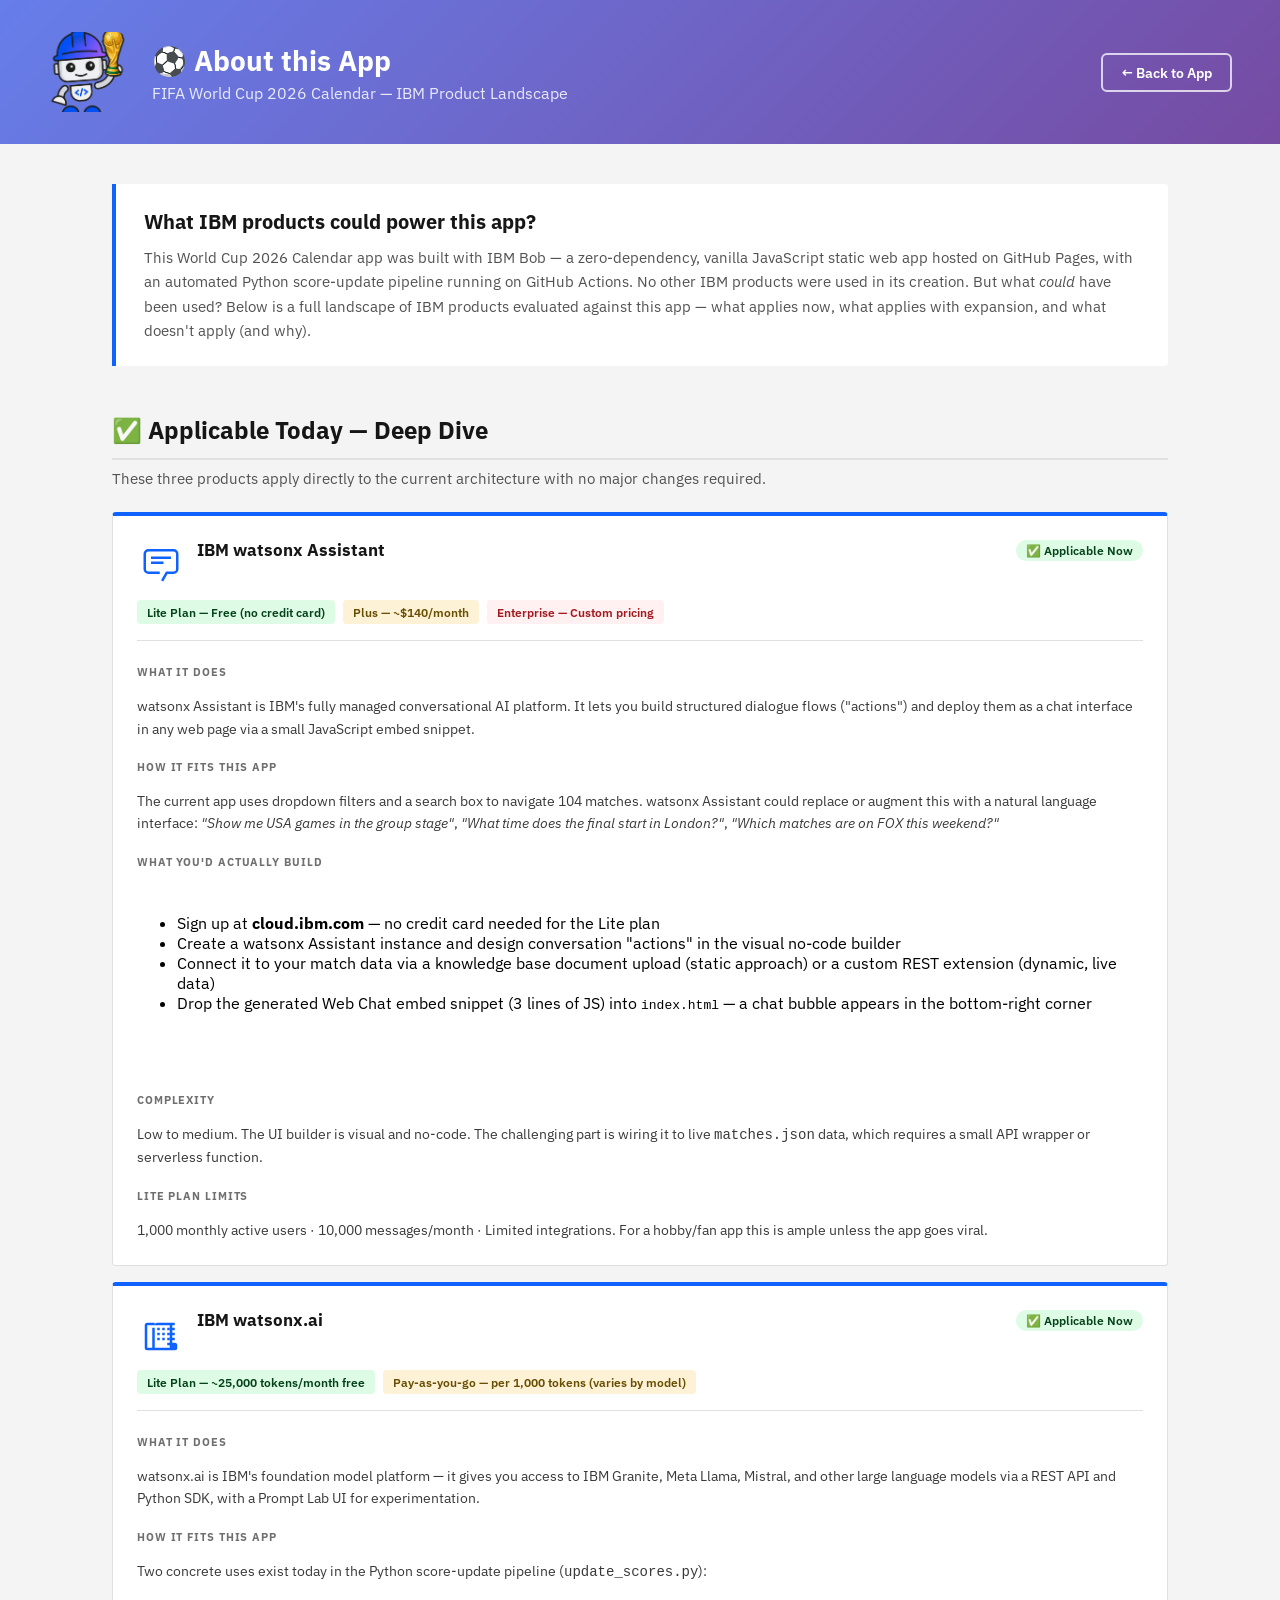
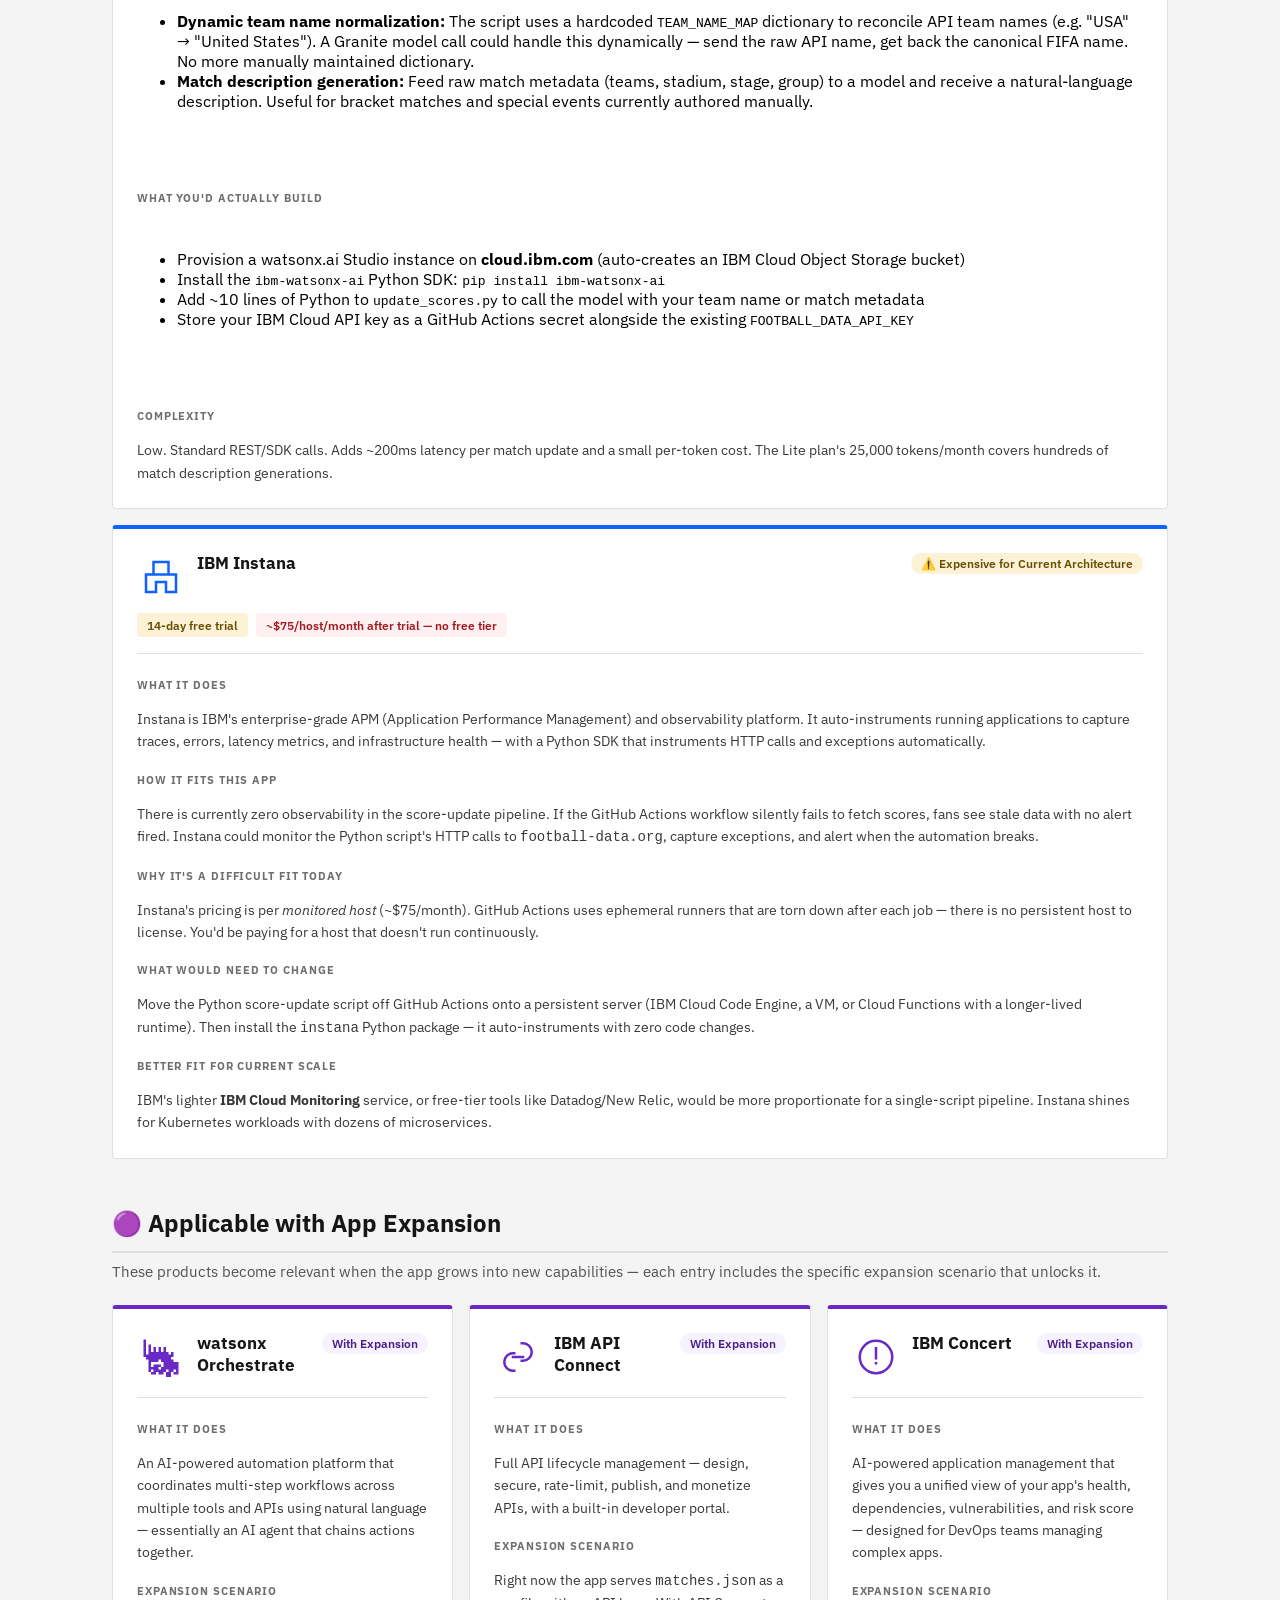
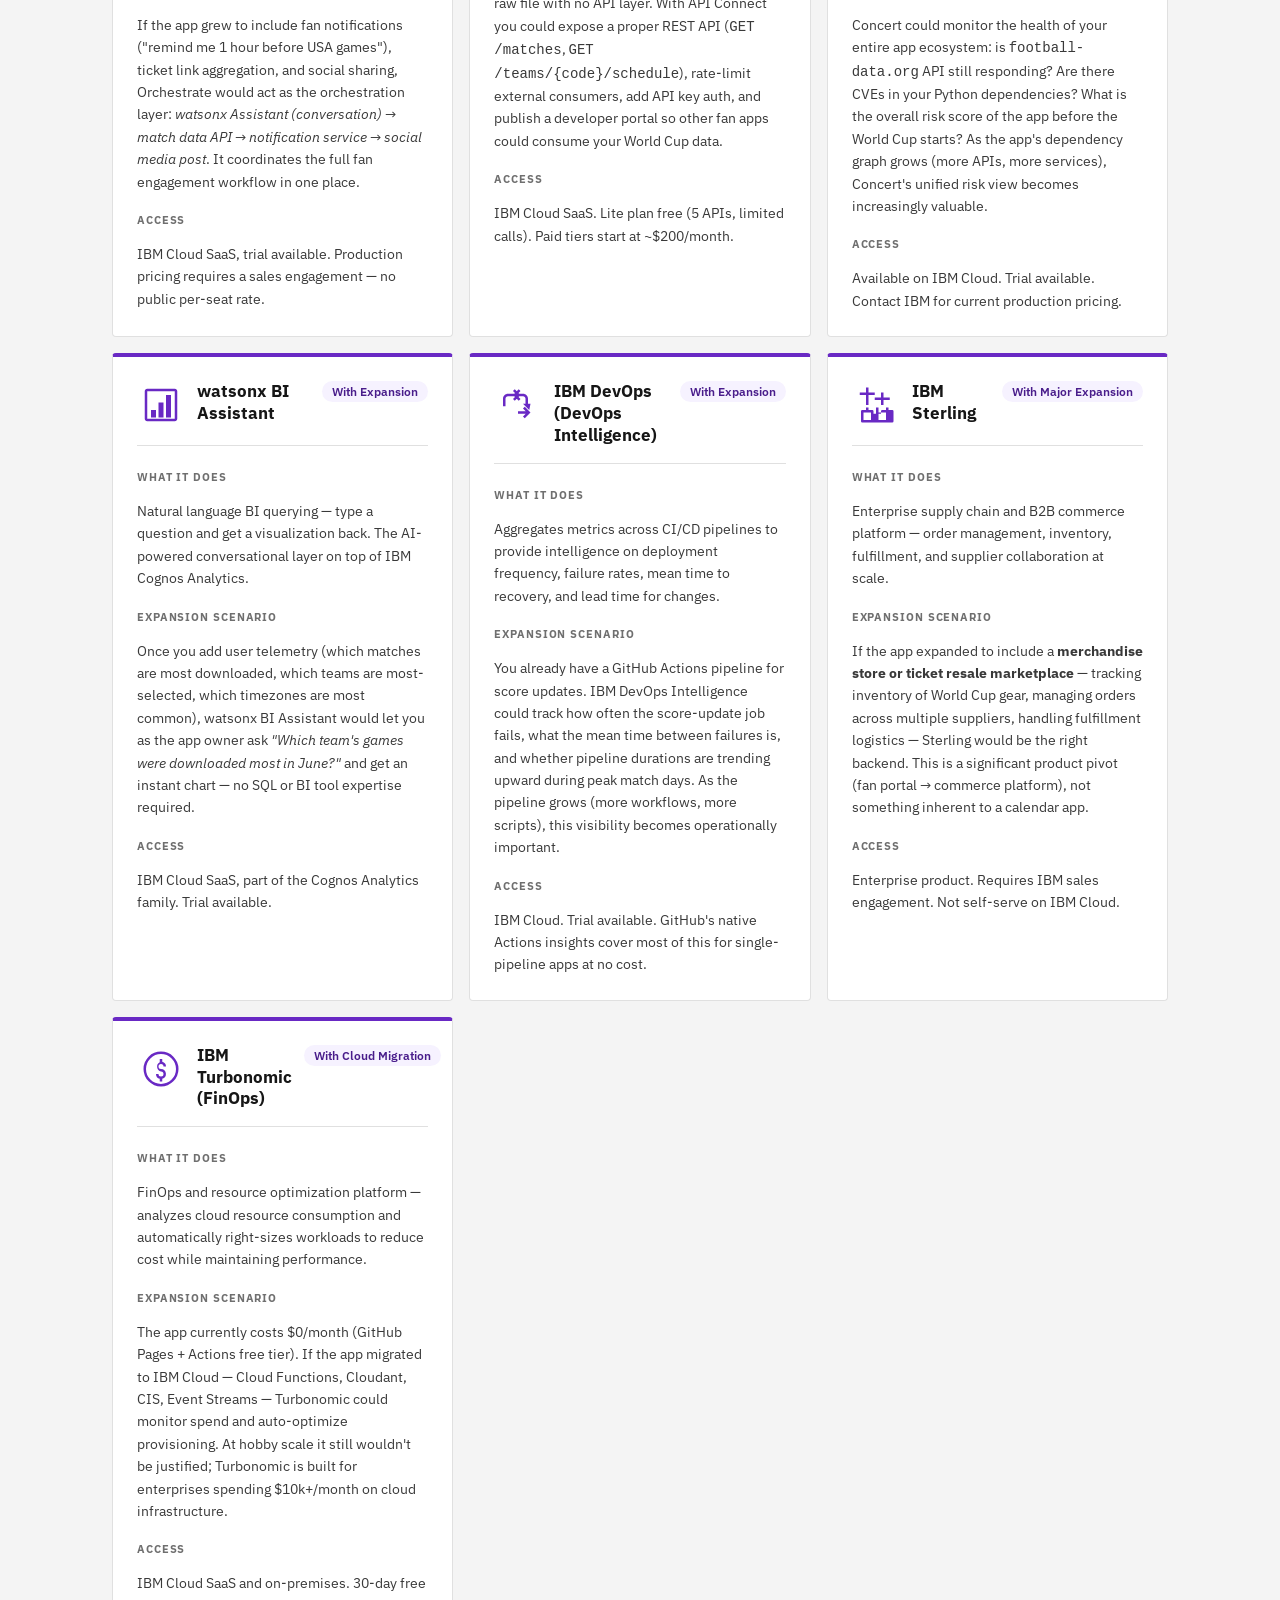
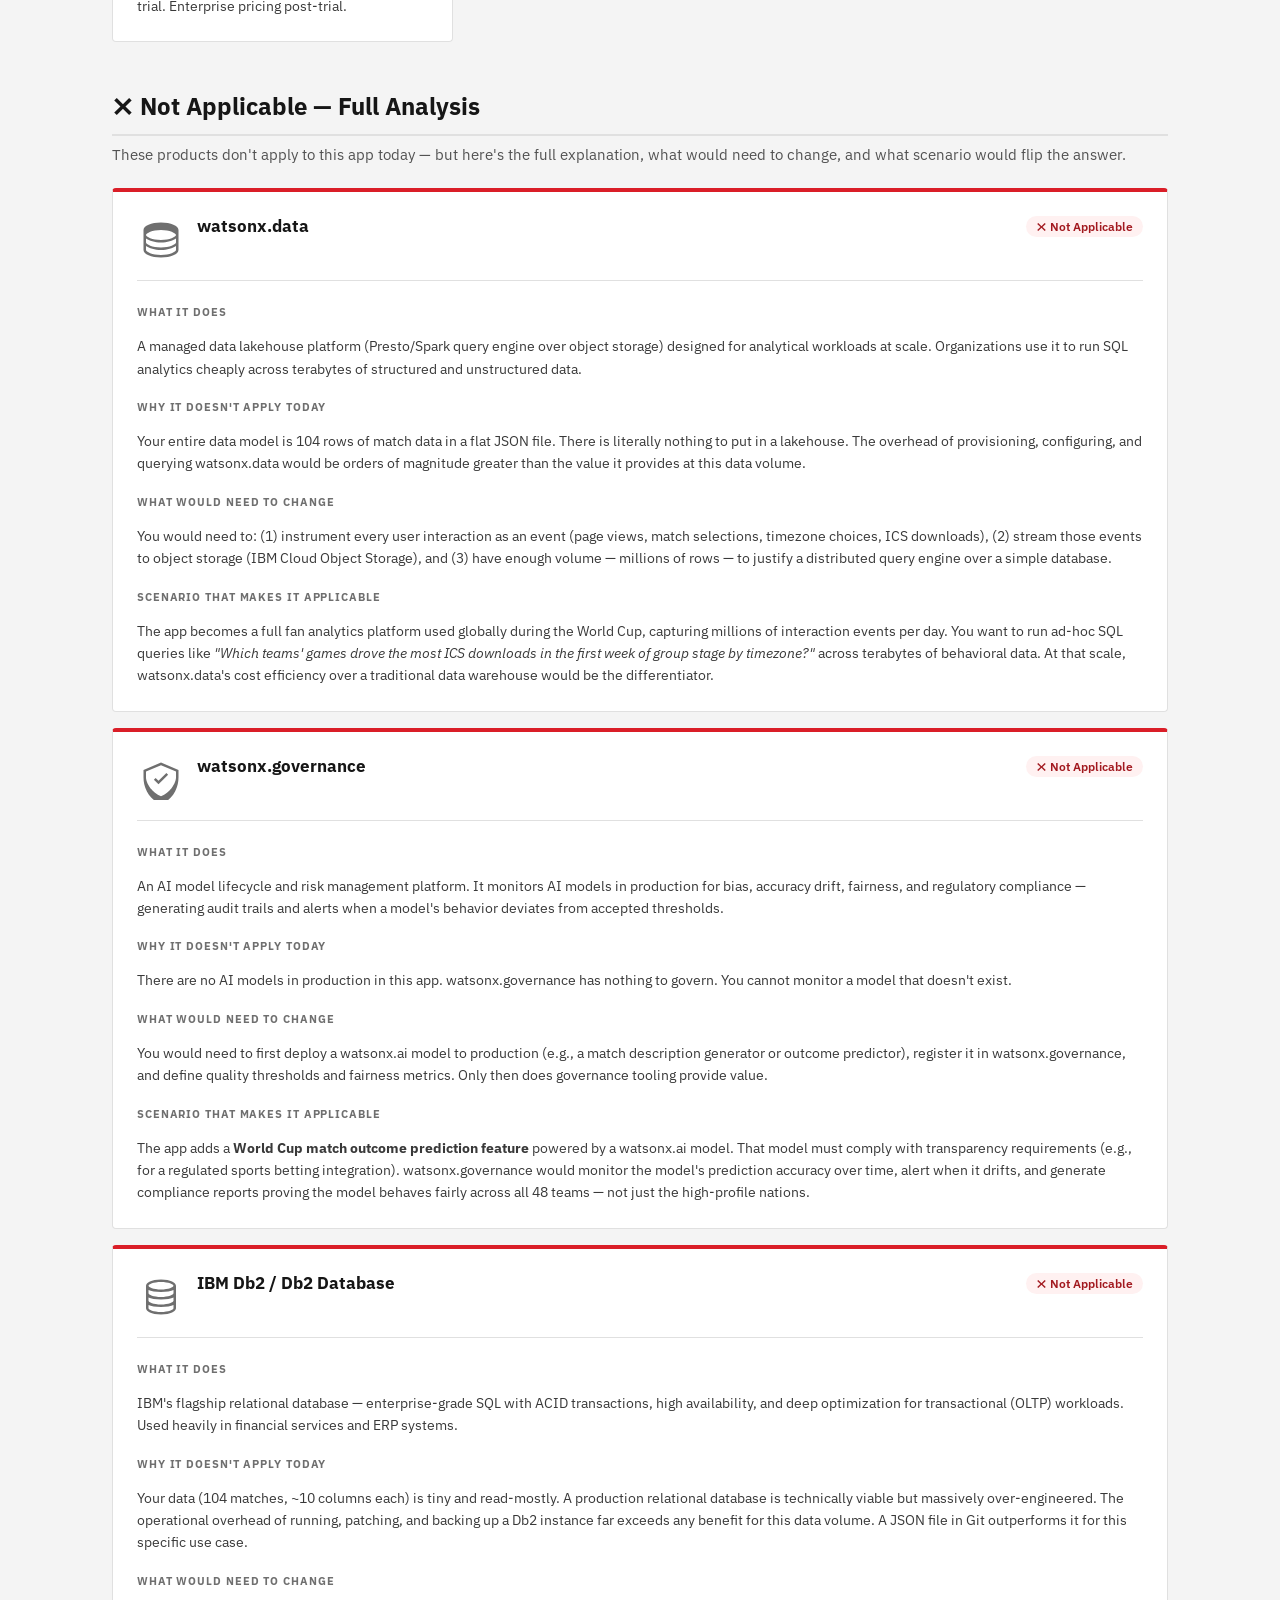
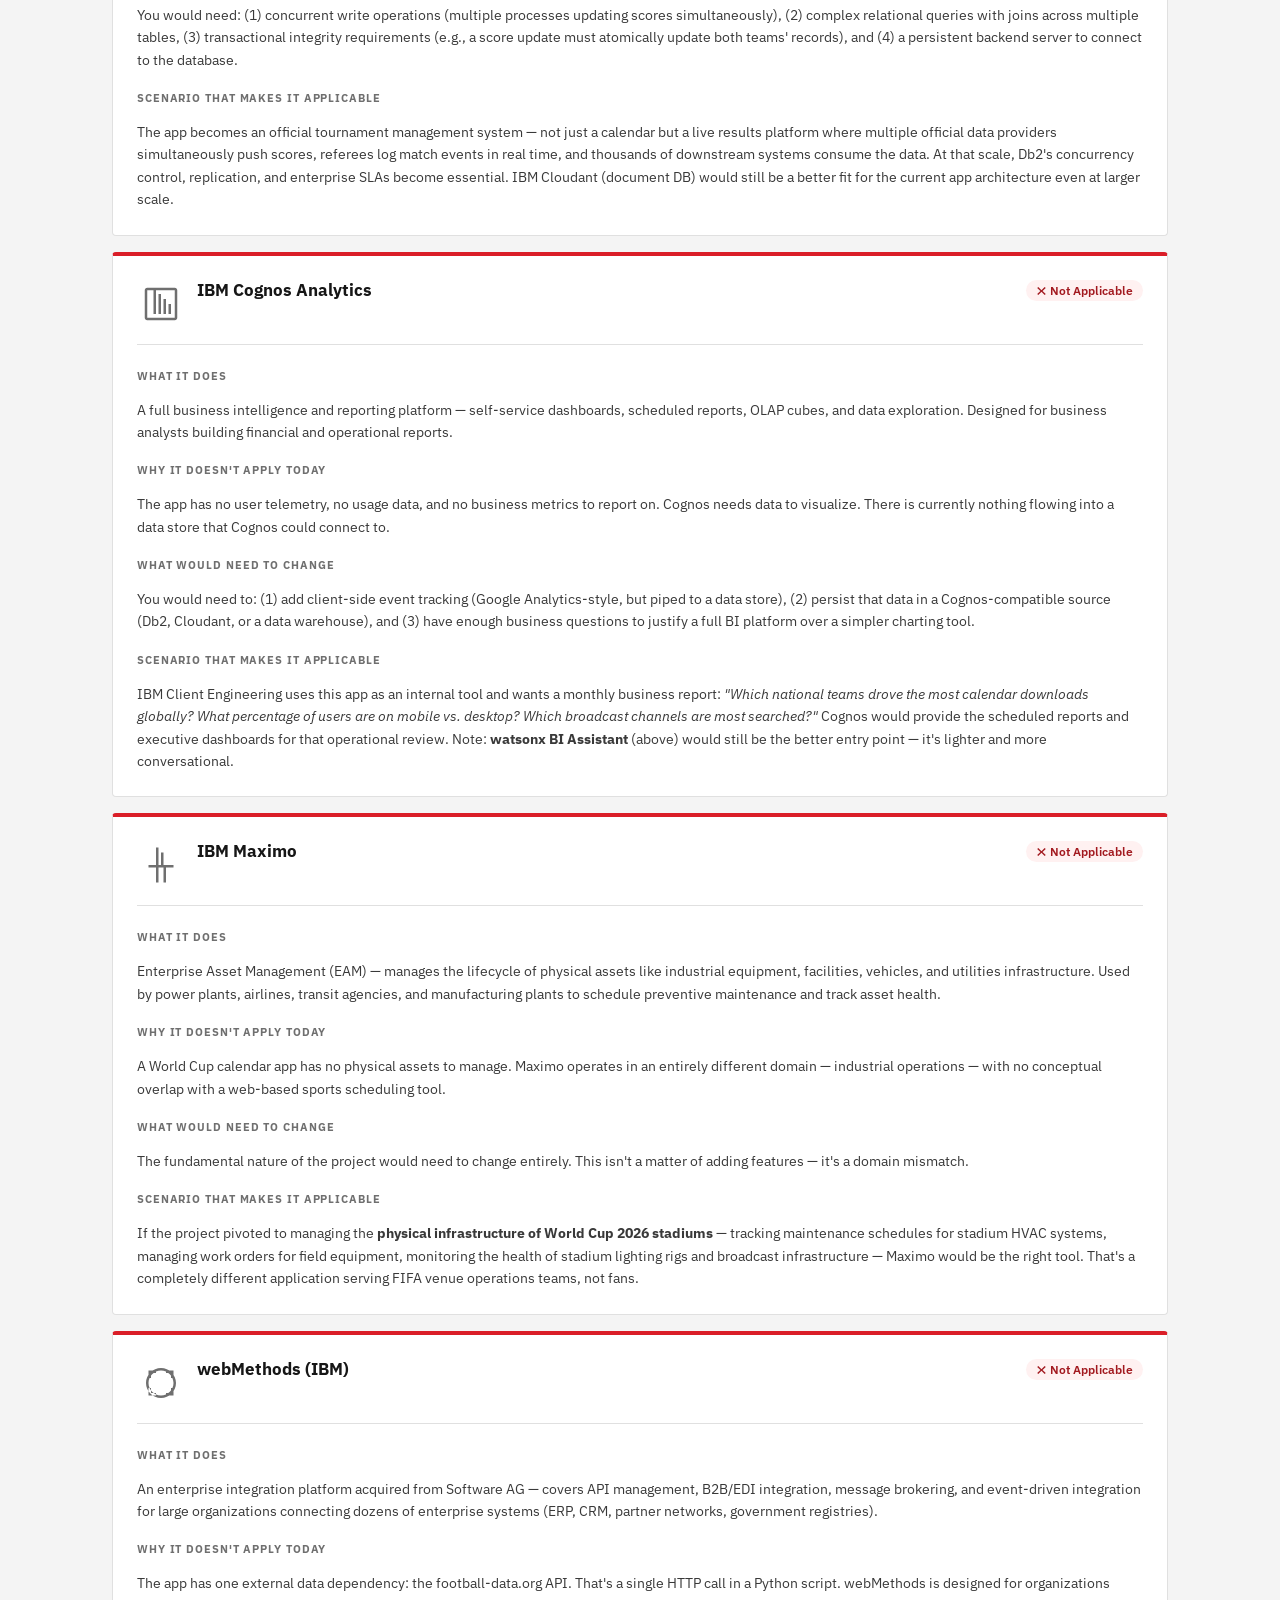
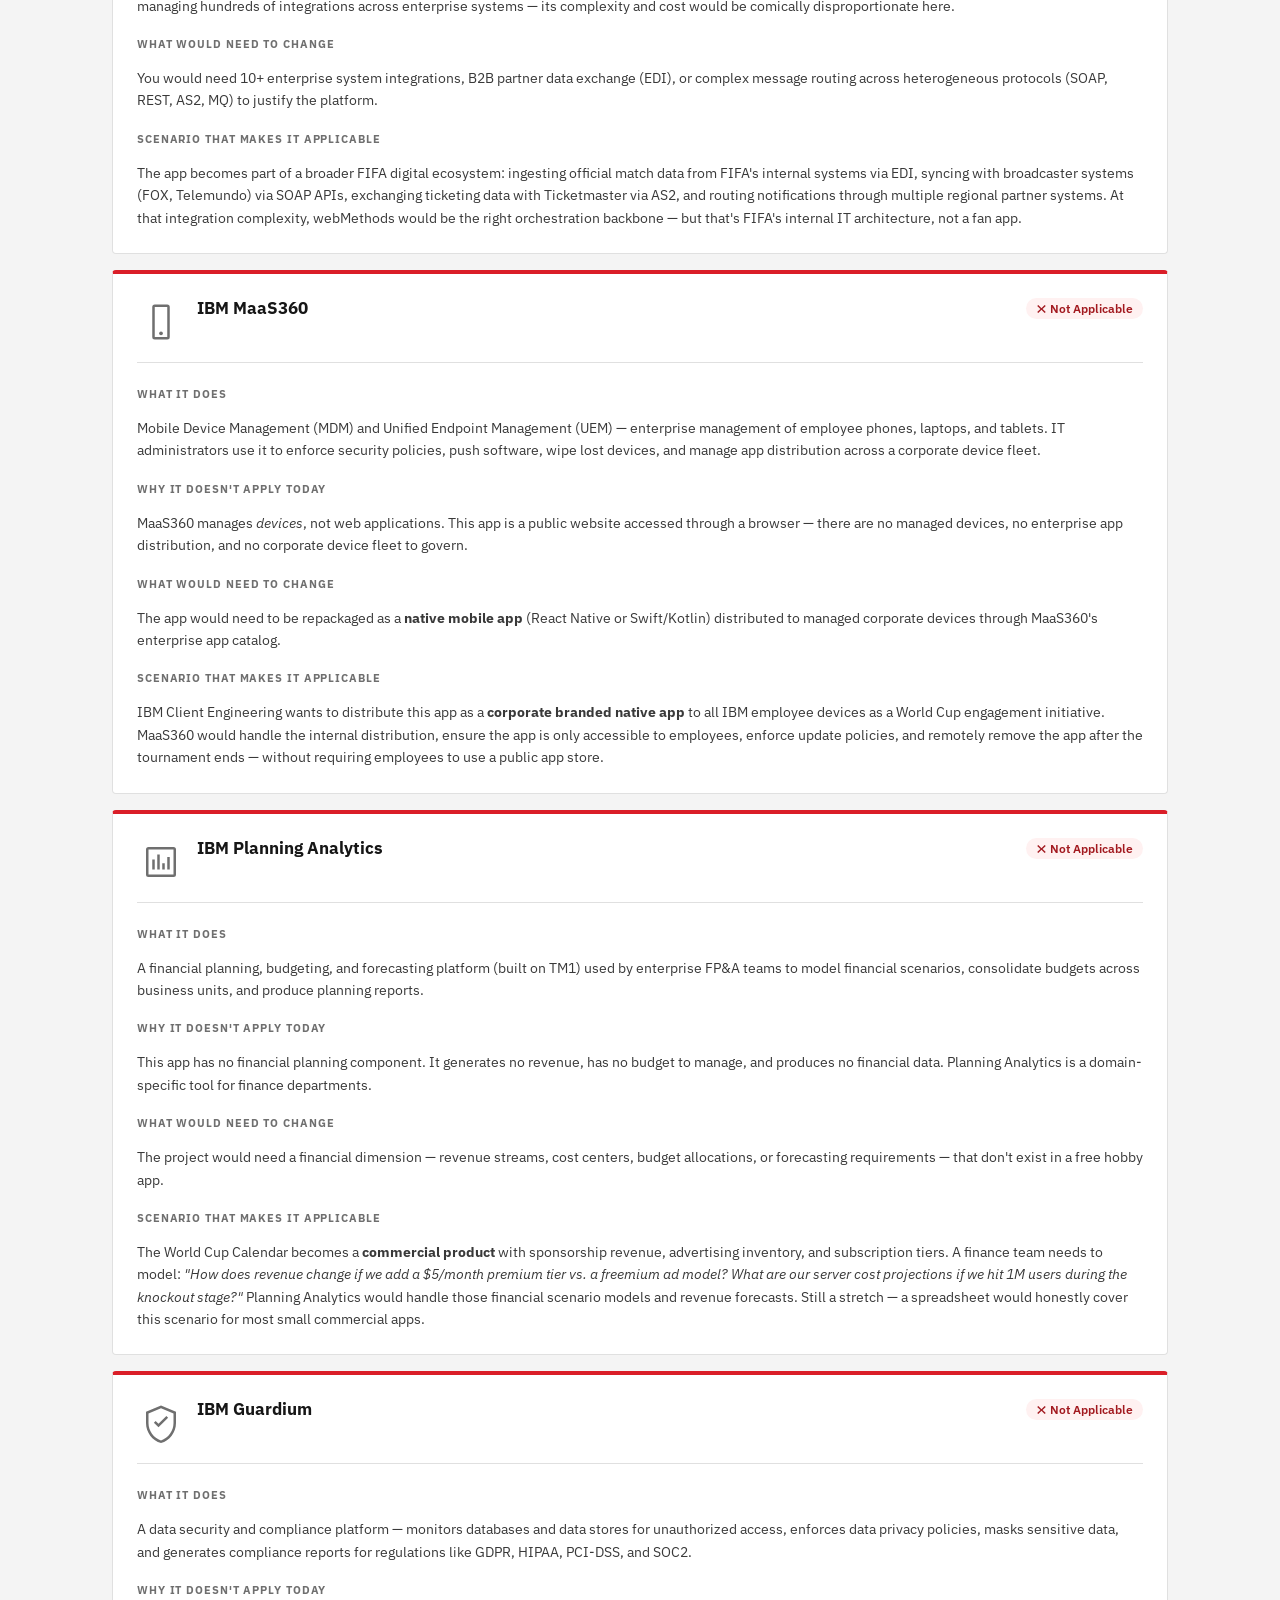
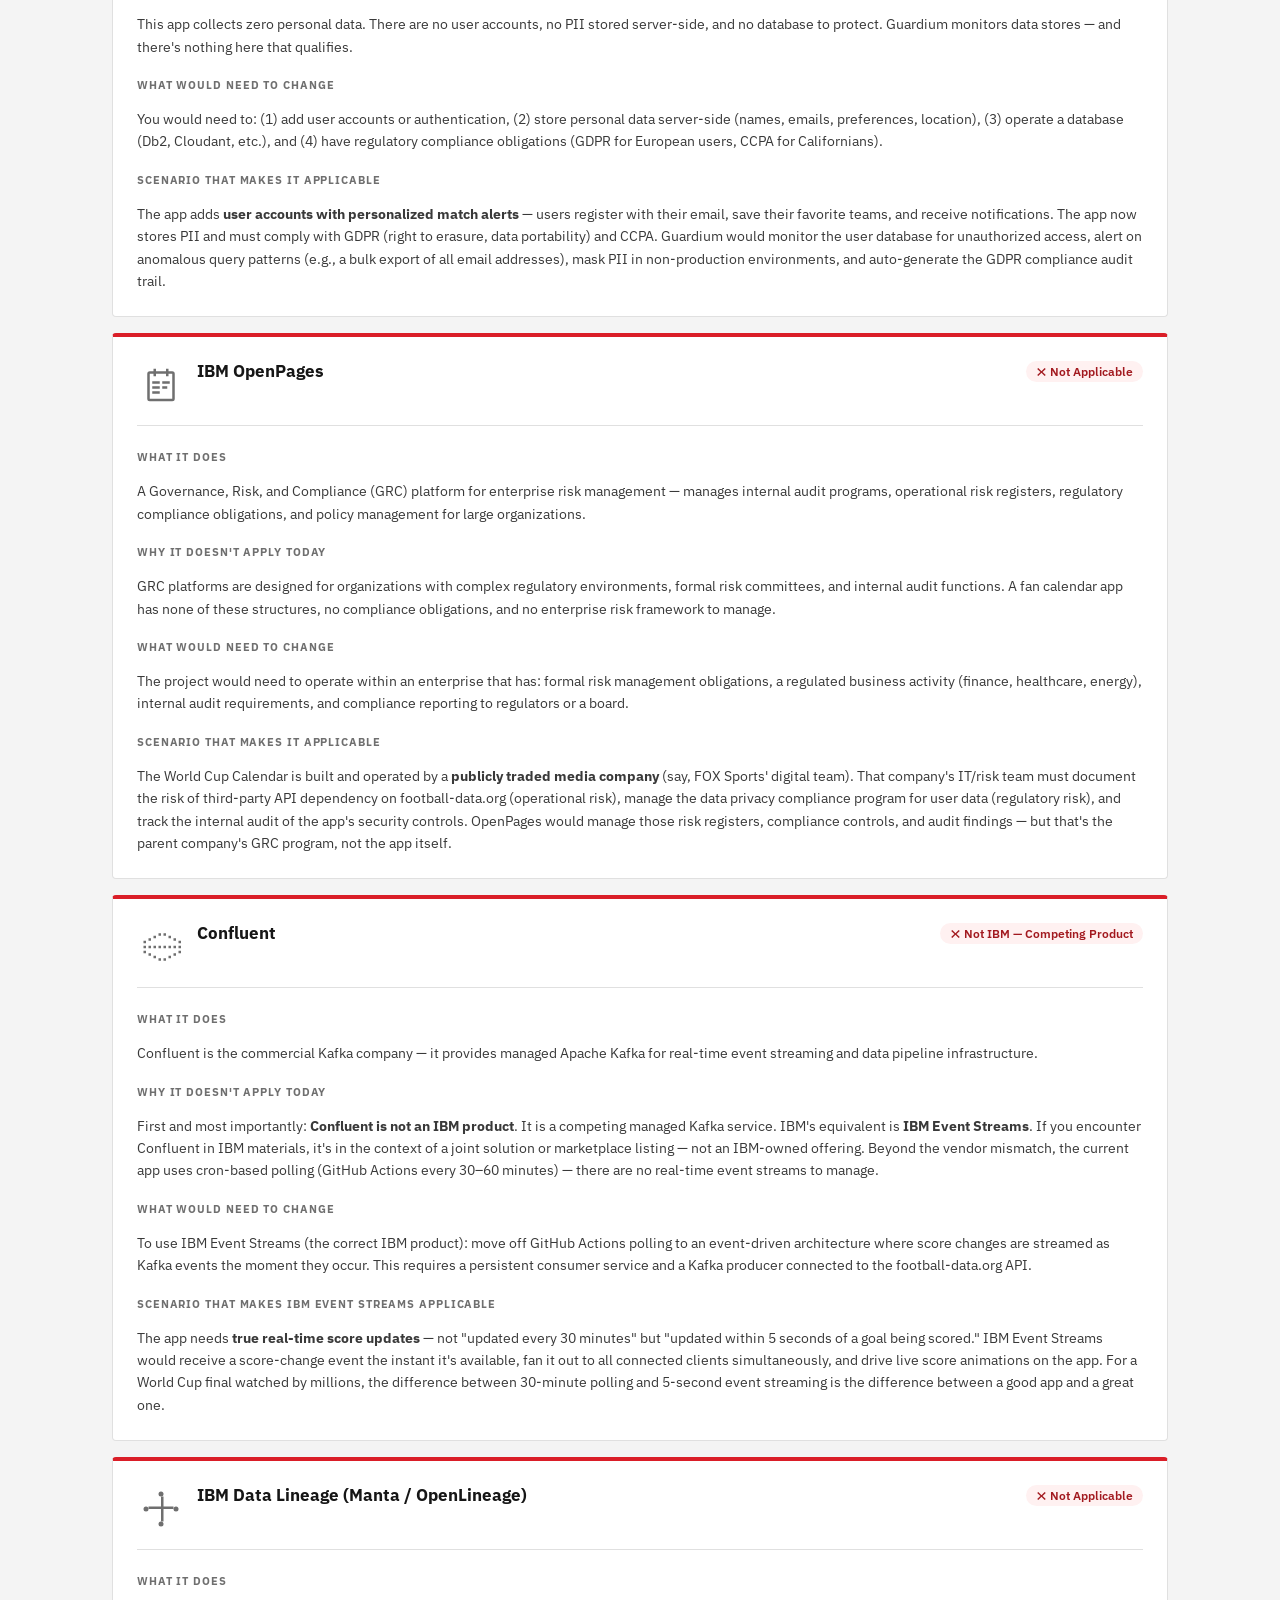
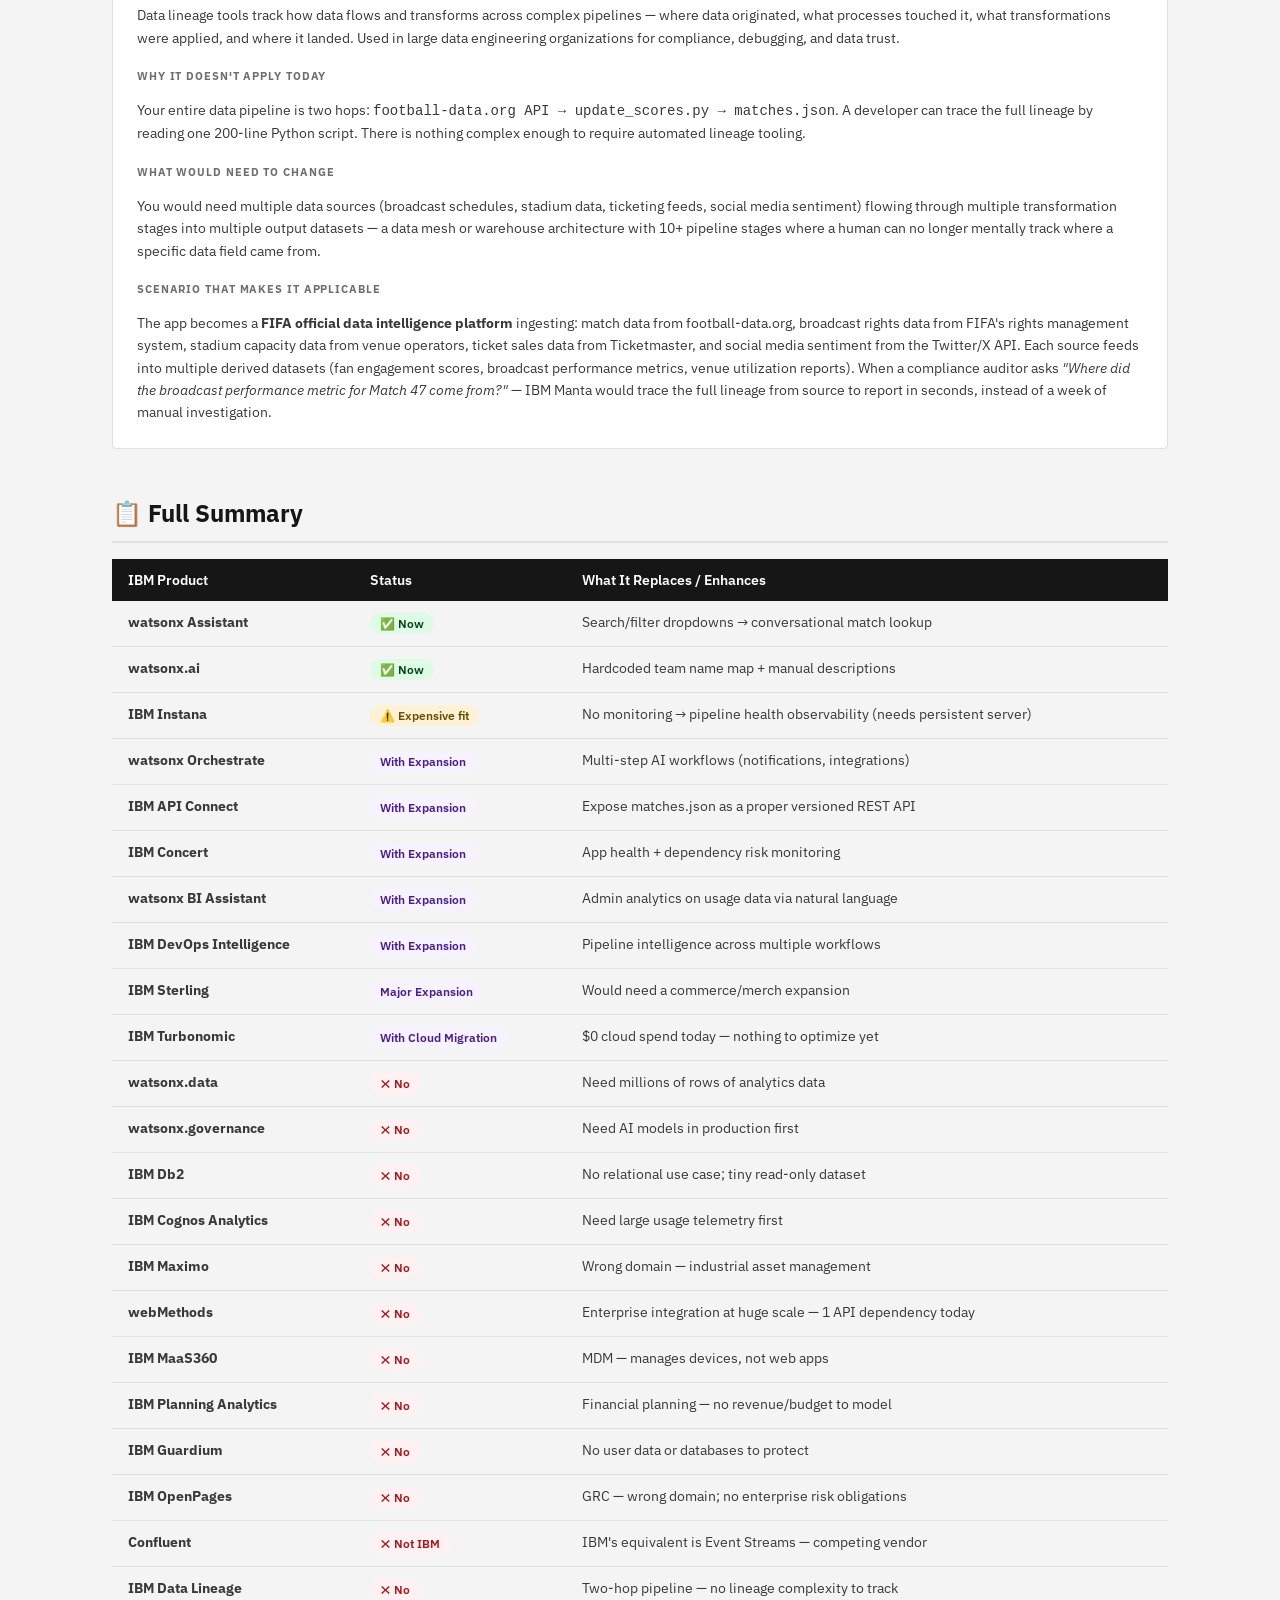
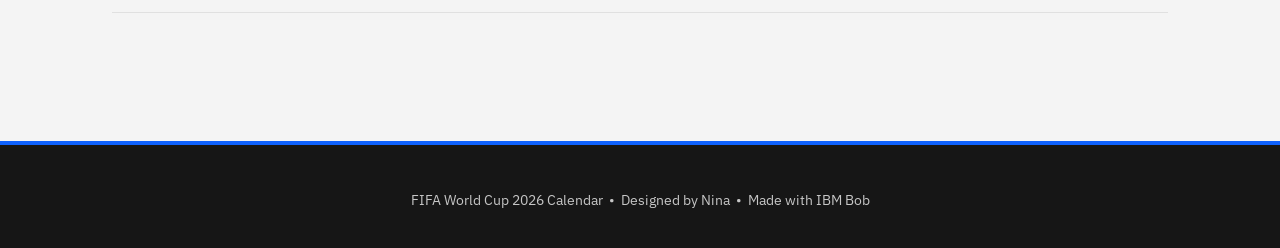
==== commit 0e730871: "Add files via upload" ====
--- a/about.html
+++ b/about.html
@@ -4,6 +4,9 @@
     <meta charset="UTF-8">
     <meta name="viewport" content="width=device-width, initial-scale=1.0">
     <title>About this App — FIFA World Cup 2026 Calendar</title>
+    <link rel="preconnect" href="https://fonts.googleapis.com">
+    <link rel="preconnect" href="https://fonts.gstatic.com" crossorigin>
+    <link href="https://fonts.googleapis.com/css2?family=IBM+Plex+Sans:wght@300;400;600;700&display=swap" rel="stylesheet">
     <link rel="stylesheet" href="https://1.www.s81c.com/common/carbon/web-components/tag/v2/all.min.css">
     <script type="module" src="https://1.www.s81c.com/common/carbon/web-components/tag/v2/all.min.js"></script>
     <style>
@@ -225,16 +228,76 @@
         .summary-table tr:nth-child(even) td { background: #f4f4f4; }
         .summary-table tr:hover td { background: #e8e8e8; }
 
-        /* ── Footer ── */
+        /* ── Footer — Carbon dark ── */
         .about-footer {
             text-align: center;
-            padding: 24px;
-            border-top: 1px solid #e0e0e0;
-            color: #6f6f6f;
-            font-size: 0.8rem;
+            padding: 32px 24px;
+            border-top: 4px solid #0f62fe;
+            color: #c6c6c6;
             margin-top: 64px;
-            background: #fff;
-        }
+            background: #161616;
+            font-size: 0.875rem;
+        }
+
+        /* ── Pictogram container ── */
+        .product-pictogram {
+            width: 48px;
+            height: 48px;
+            flex-shrink: 0;
+            display: flex;
+            align-items: center;
+            justify-content: center;
+        }
+        .product-pictogram svg {
+            width: 40px;
+            height: 40px;
+            fill: #0f62fe;
+        }
+        .product-card.not-applicable .product-pictogram svg {
+            fill: #6f6f6f;
+        }
+        .product-card.expansion .product-pictogram svg {
+            fill: #6929c4;
+        }
+        .product-card-header {
+            display: flex;
+            align-items: flex-start;
+            gap: 12px;
+        }
+        .product-card-header-text {
+            flex: 1;
+            display: flex;
+            align-items: flex-start;
+            justify-content: space-between;
+            gap: 12px;
+        }
+
+        /* ── Scroll to top ── */
+        .scroll-top-btn {
+            position: fixed;
+            bottom: 32px;
+            right: 32px;
+            width: 48px;
+            height: 48px;
+            border-radius: 50%;
+            background: #0f62fe;
+            color: white;
+            border: none;
+            cursor: pointer;
+            display: flex;
+            align-items: center;
+            justify-content: center;
+            font-size: 1.25rem;
+            box-shadow: 0 4px 12px rgba(0,0,0,0.3);
+            opacity: 0;
+            pointer-events: none;
+            transition: opacity 0.2s ease, background 0.15s ease, transform 0.15s ease;
+            z-index: 999;
+            line-height: 1;
+            font-family: inherit;
+        }
+        .scroll-top-btn.visible { opacity: 1; pointer-events: auto; }
+        .scroll-top-btn:hover { background: #0043ce; transform: translateY(-2px); }
 
         /* ── Responsive ── */
         @media (max-width: 672px) {
@@ -288,8 +351,14 @@
         <!-- watsonx Assistant -->
         <div class="product-card featured">
             <div class="product-card-header">
-                <h3 class="product-card-title">IBM watsonx Assistant</h3>
-                <span class="tag tag-green">✅ Applicable Now</span>
+                <div class="product-pictogram" title="Conversational AI">
+                    <!-- Carbon: chat / virtual-agent -->
+                    <svg xmlns="http://www.w3.org/2000/svg" viewBox="0 0 32 32"><path d="M17.74,30,16,29l4-7h6a2,2,0,0,0,2-2V8a2,2,0,0,0-2-2H6A2,2,0,0,0,4,8V20a2,2,0,0,0,2,2h9v2H6a4,4,0,0,1-4-4V8A4,4,0,0,1,6,4H26a4,4,0,0,1,4,4V20a4,4,0,0,1-4,4H21.16Z"/><rect x="8" y="10" width="16" height="2"/><rect x="8" y="14" width="10" height="2"/></svg>
+                </div>
+                <div class="product-card-header-text">
+                    <h3 class="product-card-title">IBM watsonx Assistant</h3>
+                    <span class="tag tag-green">✅ Applicable Now</span>
+                </div>
             </div>
             <div class="cost-strip">
                 <span class="cost-badge free">Lite Plan — Free (no credit card)</span>
@@ -319,8 +388,14 @@
         <!-- watsonx.ai -->
         <div class="product-card featured">
             <div class="product-card-header">
-                <h3 class="product-card-title">IBM watsonx.ai</h3>
-                <span class="tag tag-green">✅ Applicable Now</span>
+                <div class="product-pictogram" title="AI Foundation Models">
+                    <!-- Carbon: machine-learning-model -->
+                    <svg xmlns="http://www.w3.org/2000/svg" viewBox="0 0 32 32"><path d="M27,23H25V21h2V19H25V17h2V15H25V13h2V11H25V9h2V7H13A2,2,0,0,0,11,9V11H9V9h2V7H5A2,2,0,0,0,3,9V27a2,2,0,0,0,2,2H27a2,2,0,0,0,2-2V25A2,2,0,0,0,27,23ZM5,27V9H9V27ZM27,27H11V9H23V23H21v2h2v2H11V11H9V27H5V9h4V7H5A2,2,0,0,0,3,9V27a2,2,0,0,0,2,2H27a2,2,0,0,0,2-2V25A2,2,0,0,0,27,23Z"/><rect x="13" y="11" width="2" height="2"/><rect x="13" y="15" width="2" height="2"/><rect x="13" y="19" width="2" height="2"/><rect x="17" y="11" width="2" height="2"/><rect x="17" y="15" width="2" height="2"/><rect x="17" y="19" width="2" height="2"/><rect x="21" y="11" width="2" height="2"/><rect x="21" y="15" width="2" height="2"/><rect x="21" y="19" width="2" height="2"/></svg>
+                </div>
+                <div class="product-card-header-text">
+                    <h3 class="product-card-title">IBM watsonx.ai</h3>
+                    <span class="tag tag-green">✅ Applicable Now</span>
+                </div>
             </div>
             <div class="cost-strip">
                 <span class="cost-badge free">Lite Plan — ~25,000 tokens/month free</span>
@@ -352,8 +427,14 @@
         <!-- Instana -->
         <div class="product-card featured">
             <div class="product-card-header">
-                <h3 class="product-card-title">IBM Instana</h3>
-                <span class="tag tag-yellow">⚠️ Expensive for Current Architecture</span>
+                <div class="product-pictogram" title="Observability">
+                    <!-- Carbon: activity -->
+                    <svg xmlns="http://www.w3.org/2000/svg" viewBox="0 0 32 32"><path d="M 29 13 L 23 13 L 23 3 L 9 3 L 9 13 L 3 13 L 3 29 L 13 29 L 13 21 L 19 21 L 19 29 L 29 29 Z M 11 13 L 11 5 L 21 5 L 21 13 L 11 13 Z M 5 27 L 5 15 L 27 15 L 27 27 L 21 27 L 21 19 L 11 19 L 11 27 Z"/></svg>
+                </div>
+                <div class="product-card-header-text">
+                    <h3 class="product-card-title">IBM Instana</h3>
+                    <span class="tag tag-yellow">⚠️ Expensive for Current Architecture</span>
+                </div>
             </div>
             <div class="cost-strip">
                 <span class="cost-badge paid">14-day free trial</span>
@@ -386,8 +467,13 @@
         <!-- watsonx Orchestrate -->
         <div class="product-card expansion">
             <div class="product-card-header">
-                <h3 class="product-card-title">watsonx Orchestrate</h3>
-                <span class="tag tag-purple">With Expansion</span>
+                <div class="product-pictogram" title="Workflow Automation">
+                    <svg xmlns="http://www.w3.org/2000/svg" viewBox="0 0 32 32"><path d="M28,20H26V18H20v2H18v4H16V22H10v2H8V20H6V28H8v2h4V28h2v2h4V28h2v4h4V28h2v2h4V20ZM10,28H8V26h2Zm6-2H14V24h2Zm6,2H20V26h2Zm6,0H26V26h2Z"/><path d="M22,14V12H20V8H18v4H16V8H14v4H12V8H10v4H8V6H6v8H4V2H2V16H4v2H6v2h8v-2h2v2h8V16h2V12H24v2Z"/></svg>
+                </div>
+                <div class="product-card-header-text">
+                    <h3 class="product-card-title">watsonx Orchestrate</h3>
+                    <span class="tag tag-purple">With Expansion</span>
+                </div>
             </div>
             <hr class="card-divider">
             <p class="card-section-label">What it does</p>
@@ -401,8 +487,13 @@
         <!-- API Connect -->
         <div class="product-card expansion">
             <div class="product-card-header">
-                <h3 class="product-card-title">IBM API Connect</h3>
-                <span class="tag tag-purple">With Expansion</span>
+                <div class="product-pictogram" title="API Management">
+                    <svg xmlns="http://www.w3.org/2000/svg" viewBox="0 0 32 32"><path d="M20,20h-2V18h2a6,6,0,0,0,0-12H18V4H20a8,8,0,0,1,0,16Z"/><path d="M14,28H12A8,8,0,0,1,12,12h2v2H12a6,6,0,0,0,0,12h2Z"/><rect x="11" y="15" width="10" height="2"/></svg>
+                </div>
+                <div class="product-card-header-text">
+                    <h3 class="product-card-title">IBM API Connect</h3>
+                    <span class="tag tag-purple">With Expansion</span>
+                </div>
             </div>
             <hr class="card-divider">
             <p class="card-section-label">What it does</p>
@@ -416,8 +507,13 @@
         <!-- Concert -->
         <div class="product-card expansion">
             <div class="product-card-header">
-                <h3 class="product-card-title">IBM Concert</h3>
-                <span class="tag tag-purple">With Expansion</span>
+                <div class="product-pictogram" title="App Risk Management">
+                    <svg xmlns="http://www.w3.org/2000/svg" viewBox="0 0 32 32"><path d="M16,2A14,14,0,1,0,30,16,14,14,0,0,0,16,2Zm0,26A12,12,0,1,1,28,16,12,12,0,0,1,16,28Z"/><path d="M15 8H17V18H15zM15 20H17V22H15z"/></svg>
+                </div>
+                <div class="product-card-header-text">
+                    <h3 class="product-card-title">IBM Concert</h3>
+                    <span class="tag tag-purple">With Expansion</span>
+                </div>
             </div>
             <hr class="card-divider">
             <p class="card-section-label">What it does</p>
@@ -431,8 +527,13 @@
         <!-- watsonx BI Assistant -->
         <div class="product-card expansion">
             <div class="product-card-header">
-                <h3 class="product-card-title">watsonx BI Assistant</h3>
-                <span class="tag tag-purple">With Expansion</span>
+                <div class="product-pictogram" title="Business Intelligence">
+                    <svg xmlns="http://www.w3.org/2000/svg" viewBox="0 0 32 32"><path d="M27,3H5C3.9,3,3,3.9,3,5v22c0,1.1,0.9,2,2,2h22c1.1,0,2-0.9,2-2V5C29,3.9,28.1,3,27,3z M27,27H5V5h22V27z"/><rect x="8" y="20" width="4" height="6"/><rect x="14" y="14" width="4" height="12"/><rect x="20" y="8" width="4" height="18"/></svg>
+                </div>
+                <div class="product-card-header-text">
+                    <h3 class="product-card-title">watsonx BI Assistant</h3>
+                    <span class="tag tag-purple">With Expansion</span>
+                </div>
             </div>
             <hr class="card-divider">
             <p class="card-section-label">What it does</p>
@@ -446,8 +547,13 @@
         <!-- IBM DevOps -->
         <div class="product-card expansion">
             <div class="product-card-header">
-                <h3 class="product-card-title">IBM DevOps (DevOps Intelligence)</h3>
-                <span class="tag tag-purple">With Expansion</span>
+                <div class="product-pictogram" title="DevOps">
+                    <svg xmlns="http://www.w3.org/2000/svg" viewBox="0 0 32 32"><path d="M21.41 26.585L19.995 25.169 22.169 23 16 23 16 21 22.169 21 19.997 18.833 21.413 17.417 25.997 22.001 21.41 26.585zM8 9H14.1699L11.998 11.167 13.414 12.583 18 8 13.41 3.415 11.996 4.831 14.17 7H8C5.794 7 4 8.794 4 11V17H6V11C6 9.8954305 6.8954305 9 8 9zM25.998 15H24V11C24 8.794 22.206 7 20 7H15.83L18.004 4.831 16.59 3.415 12 8 16.586 12.583 18.002 11.169 15.83 9H20C21.1045695 9 22 9.8954305 22 11V15H19.998L24.998 20 25.998 15z"/></svg>
+                </div>
+                <div class="product-card-header-text">
+                    <h3 class="product-card-title">IBM DevOps (DevOps Intelligence)</h3>
+                    <span class="tag tag-purple">With Expansion</span>
+                </div>
             </div>
             <hr class="card-divider">
             <p class="card-section-label">What it does</p>
@@ -461,8 +567,13 @@
         <!-- Sterling -->
         <div class="product-card expansion">
             <div class="product-card-header">
-                <h3 class="product-card-title">IBM Sterling</h3>
-                <span class="tag tag-purple">With Major Expansion</span>
+                <div class="product-pictogram" title="Supply Chain">
+                    <svg xmlns="http://www.w3.org/2000/svg" viewBox="0 0 32 32"><path d="M29,20H26V18H24v2H21a1,1,0,0,0-1,1v2H18V18H16v5H14V21a1,1,0,0,0-1-1H10V18H8v2H5a1,1,0,0,0-1,1v8a1,1,0,0,0,1,1H29a1,1,0,0,0,1-1V21A1,1,0,0,0,29,20ZM6,28V22h6v6Zm12,0V28h0V22h6v6Z"/><path d="M8,16h2V8h5V6H10V2H8V6H3V8H8Z"/><path d="M22,16V12h5V10H22V6H20v4H15v2h5v4Z"/></svg>
+                </div>
+                <div class="product-card-header-text">
+                    <h3 class="product-card-title">IBM Sterling</h3>
+                    <span class="tag tag-purple">With Major Expansion</span>
+                </div>
             </div>
             <hr class="card-divider">
             <p class="card-section-label">What it does</p>
@@ -476,8 +587,13 @@
         <!-- Turbonomic -->
         <div class="product-card expansion">
             <div class="product-card-header">
-                <h3 class="product-card-title">IBM Turbonomic (FinOps)</h3>
-                <span class="tag tag-purple">With Cloud Migration</span>
+                <div class="product-pictogram" title="FinOps / Cloud Cost">
+                    <svg xmlns="http://www.w3.org/2000/svg" viewBox="0 0 32 32"><path d="M16,4A12,12,0,1,1,4,16,12.0136,12.0136,0,0,1,16,4m0-2A14,14,0,1,0,30,16,14,14,0,0,0,16,2Z"/><path d="M17 8H15v2.5601A4.0033 4.0033 0 0016 18a2 2 0 11-2 2H12a4.0042 4.0042 0 003 3.8583V26h2V23.8583A4.0033 4.0033 0 0016 16a2 2 0 112-2h2a4.0042 4.0042 0 00-3-3.8583z"/></svg>
+                </div>
+                <div class="product-card-header-text">
+                    <h3 class="product-card-title">IBM Turbonomic (FinOps)</h3>
+                    <span class="tag tag-purple">With Cloud Migration</span>
+                </div>
             </div>
             <hr class="card-divider">
             <p class="card-section-label">What it does</p>
@@ -502,8 +618,13 @@
         <!-- watsonx.data -->
         <div class="product-card not-applicable">
             <div class="product-card-header">
-                <h3 class="product-card-title">watsonx.data</h3>
-                <span class="tag tag-red">❌ Not Applicable</span>
+                <div class="product-pictogram" title="Data Lakehouse">
+                    <svg xmlns="http://www.w3.org/2000/svg" viewBox="0 0 32 32"><path d="M16,2C8.2,2,2,4.7,2,8v16c0,3.3,6.2,6,14,6s14-2.7,14-6V8C30,4.7,23.8,2,16,2z M28,24c0,1.4-5.1,4-12,4S4,25.4,4,24v-3.2C6.5,22.5,11,24,16,24s9.5-1.5,12-3.2V24z M28,18c0,1.4-5.1,4-12,4S4,19.4,4,18v-3.2C6.5,16.5,11,18,16,18s9.5-1.5,12-3.2V18z M16,16C9.1,16,4,13.4,4,12s5.1-4,12-4s12,2.6,12,4S22.9,16,16,16z"/></svg>
+                </div>
+                <div class="product-card-header-text">
+                    <h3 class="product-card-title">watsonx.data</h3>
+                    <span class="tag tag-red">❌ Not Applicable</span>
+                </div>
             </div>
             <hr class="card-divider">
             <p class="card-section-label">What it does</p>
@@ -519,8 +640,13 @@
         <!-- watsonx.governance -->
         <div class="product-card not-applicable">
             <div class="product-card-header">
-                <h3 class="product-card-title">watsonx.governance</h3>
-                <span class="tag tag-red">❌ Not Applicable</span>
+                <div class="product-pictogram" title="AI Governance">
+                    <svg xmlns="http://www.w3.org/2000/svg" viewBox="0 0 32 32"><path d="M16,2L2,8v6c0,9.6,5.8,18.6,14,21c8.2-2.4,14-11.4,14-21V8L16,2z M16,28.9C8.8,26.5,4,18.3,4,14v-4.8L16,4.2L28,9.2V14C28,18.3,23.2,26.5,16,28.9z"/><path d="M20.3 10.3L14 16.6 11.7 14.3 10.3 15.7 14 19.4 21.7 11.7z"/></svg>
+                </div>
+                <div class="product-card-header-text">
+                    <h3 class="product-card-title">watsonx.governance</h3>
+                    <span class="tag tag-red">❌ Not Applicable</span>
+                </div>
             </div>
             <hr class="card-divider">
             <p class="card-section-label">What it does</p>
@@ -536,8 +662,13 @@
         <!-- Db2 -->
         <div class="product-card not-applicable">
             <div class="product-card-header">
-                <h3 class="product-card-title">IBM Db2 / Db2 Database</h3>
-                <span class="tag tag-red">❌ Not Applicable</span>
+                <div class="product-pictogram" title="Relational Database">
+                    <svg xmlns="http://www.w3.org/2000/svg" viewBox="0 0 32 32"><path d="M16,2C8.3,2,4,4.7,4,7v18c0,2.3,4.3,5,12,5s12-2.7,12-5V7C28,4.7,23.7,2,16,2z M26,7c0,1.1-4,3-10,3S6,8.1,6,7s4-3,10-3S26,5.9,26,7z M6,10.4C7.9,11.4,11.6,12,16,12s8.1-0.6,10-1.6V13c0,1.1-4,3-10,3S6,14.1,6,13V10.4z M6,16.4c1.9,1,5.6,1.6,10,1.6s8.1-0.6,10-1.6V19c0,1.1-4,3-10,3S6,20.1,6,19V16.4z M16,28c-6,0-10-1.9-10-3v-2.6c1.9,1,5.6,1.6,10,1.6s8.1-0.6,10-1.6V25C26,26.1,22,28,16,28z"/></svg>
+                </div>
+                <div class="product-card-header-text">
+                    <h3 class="product-card-title">IBM Db2 / Db2 Database</h3>
+                    <span class="tag tag-red">❌ Not Applicable</span>
+                </div>
             </div>
             <hr class="card-divider">
             <p class="card-section-label">What it does</p>
@@ -553,8 +684,13 @@
         <!-- Cognos Analytics -->
         <div class="product-card not-applicable">
             <div class="product-card-header">
-                <h3 class="product-card-title">IBM Cognos Analytics</h3>
-                <span class="tag tag-red">❌ Not Applicable</span>
+                <div class="product-pictogram" title="Business Reporting">
+                    <svg xmlns="http://www.w3.org/2000/svg" viewBox="0 0 32 32"><path d="M27,3H5C3.9,3,3,3.9,3,5v22c0,1.1,0.9,2,2,2h22c1.1,0,2-0.9,2-2V5C29,3.9,28.1,3,27,3z M27,27H5V5h22V27z"/><path d="M10 16H8v8h2zM14 12h-2v12h2zM18 8h-2v16h2zM22 4h-2v20h2z" transform="scale(-1,1) translate(-32,0)"/></svg>
+                </div>
+                <div class="product-card-header-text">
+                    <h3 class="product-card-title">IBM Cognos Analytics</h3>
+                    <span class="tag tag-red">❌ Not Applicable</span>
+                </div>
             </div>
             <hr class="card-divider">
             <p class="card-section-label">What it does</p>
@@ -570,8 +706,13 @@
         <!-- Maximo -->
         <div class="product-card not-applicable">
             <div class="product-card-header">
-                <h3 class="product-card-title">IBM Maximo</h3>
-                <span class="tag tag-red">❌ Not Applicable</span>
+                <div class="product-pictogram" title="Asset Management">
+                    <svg xmlns="http://www.w3.org/2000/svg" viewBox="0 0 32 32"><path d="M26 16.0001L18 16.0001 18 6.0001 16 6.0001 16 16.0001 14 16.0001 14 2.0001 12 2.0001 12 16.0001 6 16.0001 6 18.0001 12 18.0001 12 30.0001 14 30.0001 14 18.0001 18 18.0001 18 30.0001 20 30.0001 20 18.0001 26 18.0001 26 16.0001z"/></svg>
+                </div>
+                <div class="product-card-header-text">
+                    <h3 class="product-card-title">IBM Maximo</h3>
+                    <span class="tag tag-red">❌ Not Applicable</span>
+                </div>
             </div>
             <hr class="card-divider">
             <p class="card-section-label">What it does</p>
@@ -587,8 +728,13 @@
         <!-- webMethods -->
         <div class="product-card not-applicable">
             <div class="product-card-header">
-                <h3 class="product-card-title">webMethods (IBM)</h3>
-                <span class="tag tag-red">❌ Not Applicable</span>
+                <div class="product-pictogram" title="Enterprise Integration">
+                    <svg xmlns="http://www.w3.org/2000/svg" viewBox="0 0 32 32"><path d="M12 6L6 6 6 12 8 12 8 8 12 8 12 6zM26 6L20 6 20 8 24 8 24 12 26 12 26 6zM6 26L6 20 8 20 8 24 12 24 12 26 6 26zM24 24L20 24 20 26 26 26 26 20 24 20 24 24zM16 4C9.4 4 4 9.4 4 16s5.4 12 12 12 12-5.4 12-12S22.6 4 16 4zm0 22C10.5 26 6 21.5 6 16S10.5 6 16 6s10 4.5 10 10-4.5 10-10 10z"/></svg>
+                </div>
+                <div class="product-card-header-text">
+                    <h3 class="product-card-title">webMethods (IBM)</h3>
+                    <span class="tag tag-red">❌ Not Applicable</span>
+                </div>
             </div>
             <hr class="card-divider">
             <p class="card-section-label">What it does</p>
@@ -604,8 +750,13 @@
         <!-- MaaS360 -->
         <div class="product-card not-applicable">
             <div class="product-card-header">
-                <h3 class="product-card-title">IBM MaaS360</h3>
-                <span class="tag tag-red">❌ Not Applicable</span>
+                <div class="product-pictogram" title="Mobile Device Management">
+                    <svg xmlns="http://www.w3.org/2000/svg" viewBox="0 0 32 32"><path d="M21,2H11a2,2,0,0,0-2,2V28a2,2,0,0,0,2,2H21a2,2,0,0,0,2-2V4A2,2,0,0,0,21,2Zm0,26H11V4H21Z"/><circle cx="16" cy="25" r="1.5"/></svg>
+                </div>
+                <div class="product-card-header-text">
+                    <h3 class="product-card-title">IBM MaaS360</h3>
+                    <span class="tag tag-red">❌ Not Applicable</span>
+                </div>
             </div>
             <hr class="card-divider">
             <p class="card-section-label">What it does</p>
@@ -621,8 +772,13 @@
         <!-- Planning Analytics -->
         <div class="product-card not-applicable">
             <div class="product-card-header">
-                <h3 class="product-card-title">IBM Planning Analytics</h3>
-                <span class="tag tag-red">❌ Not Applicable</span>
+                <div class="product-pictogram" title="Financial Planning">
+                    <svg xmlns="http://www.w3.org/2000/svg" viewBox="0 0 32 32"><path d="M26,28H6a2,2,0,0,1-2-2V6A2,2,0,0,1,6,4H26a2,2,0,0,1,2,2V26A2,2,0,0,1,26,28ZM6,6V26H26V6Z"/><polygon points="9 14 9 22 11 22 11 14 9 14"/><polygon points="13 10 13 22 15 22 15 10 13 10"/><polygon points="17 17 17 22 19 22 19 17 17 17"/><polygon points="21 12 21 22 23 22 23 12 21 12"/></svg>
+                </div>
+                <div class="product-card-header-text">
+                    <h3 class="product-card-title">IBM Planning Analytics</h3>
+                    <span class="tag tag-red">❌ Not Applicable</span>
+                </div>
             </div>
             <hr class="card-divider">
             <p class="card-section-label">What it does</p>
@@ -638,8 +794,13 @@
         <!-- Guardium -->
         <div class="product-card not-applicable">
             <div class="product-card-header">
-                <h3 class="product-card-title">IBM Guardium</h3>
-                <span class="tag tag-red">❌ Not Applicable</span>
+                <div class="product-pictogram" title="Data Security">
+                    <svg xmlns="http://www.w3.org/2000/svg" viewBox="0 0 32 32"><path d="M16,2L4,6.9V16c0,7.4,5.1,14.3,12,16c6.9-1.7,12-8.6,12-16V6.9L16,2z M26,16c0,6.3-4.1,12.1-10,13.9C10.1,28.1,6,22.3,6,16V8.3L16,4.1L26,8.3V16z"/><path d="M20.3 10.3L14 16.6 11.7 14.3 10.3 15.7 14 19.4 21.7 11.7z"/></svg>
+                </div>
+                <div class="product-card-header-text">
+                    <h3 class="product-card-title">IBM Guardium</h3>
+                    <span class="tag tag-red">❌ Not Applicable</span>
+                </div>
             </div>
             <hr class="card-divider">
             <p class="card-section-label">What it does</p>
@@ -655,8 +816,13 @@
         <!-- OpenPages -->
         <div class="product-card not-applicable">
             <div class="product-card-header">
-                <h3 class="product-card-title">IBM OpenPages</h3>
-                <span class="tag tag-red">❌ Not Applicable</span>
+                <div class="product-pictogram" title="GRC / Risk Management">
+                    <svg xmlns="http://www.w3.org/2000/svg" viewBox="0 0 32 32"><path d="M25,5H22V3H20V5H12V3H10V5H7A2,2,0,0,0,5,7V27a2,2,0,0,0,2,2H25a2,2,0,0,0,2-2V7A2,2,0,0,0,25,5Zm0,22H7V7h3V9h2V7h8V9h2V7h3Z"/><rect x="9" y="13" width="6" height="2"/><rect x="9" y="17" width="6" height="2"/><rect x="9" y="21" width="6" height="2"/><rect x="17" y="13" width="6" height="2"/><rect x="17" y="17" width="4" height="2"/></svg>
+                </div>
+                <div class="product-card-header-text">
+                    <h3 class="product-card-title">IBM OpenPages</h3>
+                    <span class="tag tag-red">❌ Not Applicable</span>
+                </div>
             </div>
             <hr class="card-divider">
             <p class="card-section-label">What it does</p>
@@ -672,8 +838,13 @@
         <!-- Confluent -->
         <div class="product-card not-applicable">
             <div class="product-card-header">
-                <h3 class="product-card-title">Confluent</h3>
-                <span class="tag tag-red">❌ Not IBM — Competing Product</span>
+                <div class="product-pictogram" title="Event Streaming / Kafka">
+                    <svg xmlns="http://www.w3.org/2000/svg" viewBox="0 0 32 32"><path d="M2 15H4V17H2zM6 15H8V17H6zM10 15H12V17H10zM14 15H16V17H14zM18 15H20V17H18zM22 15H24V17H22zM26 15H28V17H26zM30 15H32V17H30zM2 11H4V13H2zM2 19H4V21H2zM6 9H8V11H6zM6 21H8V23H6zM10 7H12V9H10zM10 23H12V25H10zM14 5H16V7H14zM14 25H16V27H14zM18 5H20V7H18zM18 25H20V27H18zM22 7H24V9H22zM22 23H24V25H22zM26 9H28V11H26zM26 21H28V23H26zM30 11H32V13H30zM30 19H32V21H30z"/></svg>
+                </div>
+                <div class="product-card-header-text">
+                    <h3 class="product-card-title">Confluent</h3>
+                    <span class="tag tag-red">❌ Not IBM — Competing Product</span>
+                </div>
             </div>
             <hr class="card-divider">
             <p class="card-section-label">What it does</p>
@@ -689,8 +860,13 @@
         <!-- Data Lineage -->
         <div class="product-card not-applicable">
             <div class="product-card-header">
-                <h3 class="product-card-title">IBM Data Lineage (Manta / OpenLineage)</h3>
-                <span class="tag tag-red">❌ Not Applicable</span>
+                <div class="product-pictogram" title="Data Lineage">
+                    <svg xmlns="http://www.w3.org/2000/svg" viewBox="0 0 32 32"><circle cx="4" cy="16" r="2"/><circle cx="16" cy="4" r="2"/><circle cx="16" cy="28" r="2"/><circle cx="28" cy="16" r="2"/><path d="M16 6L16 14 6 14 6 16 16 16 16 26 18 26 18 16 26 16 26 14 18 14 18 6 16 6z"/></svg>
+                </div>
+                <div class="product-card-header-text">
+                    <h3 class="product-card-title">IBM Data Lineage (Manta / OpenLineage)</h3>
+                    <span class="tag tag-red">❌ Not Applicable</span>
+                </div>
             </div>
             <hr class="card-divider">
             <p class="card-section-label">What it does</p>
@@ -750,8 +926,20 @@
      FOOTER
 ═══════════════════════════════════════════════════════════ -->
 <footer class="about-footer">
-    <p>FIFA World Cup 2026 Calendar &nbsp;•&nbsp; Designed by Client Engineering &nbsp;•&nbsp; Made with IBM Bob</p>
+    <p>FIFA World Cup 2026 Calendar &nbsp;•&nbsp; Designed by Nina &nbsp;•&nbsp; Made with IBM Bob</p>
 </footer>
+
+<button class="scroll-top-btn" id="scroll-top-btn" aria-label="Scroll to top">↑</button>
+
+<script>
+    const scrollBtn = document.getElementById('scroll-top-btn');
+    window.addEventListener('scroll', () => {
+        scrollBtn.classList.toggle('visible', window.scrollY > 300);
+    });
+    scrollBtn.addEventListener('click', () => {
+        window.scrollTo({ top: 0, behavior: 'smooth' });
+    });
+</script>
 
 </body>
 </html>
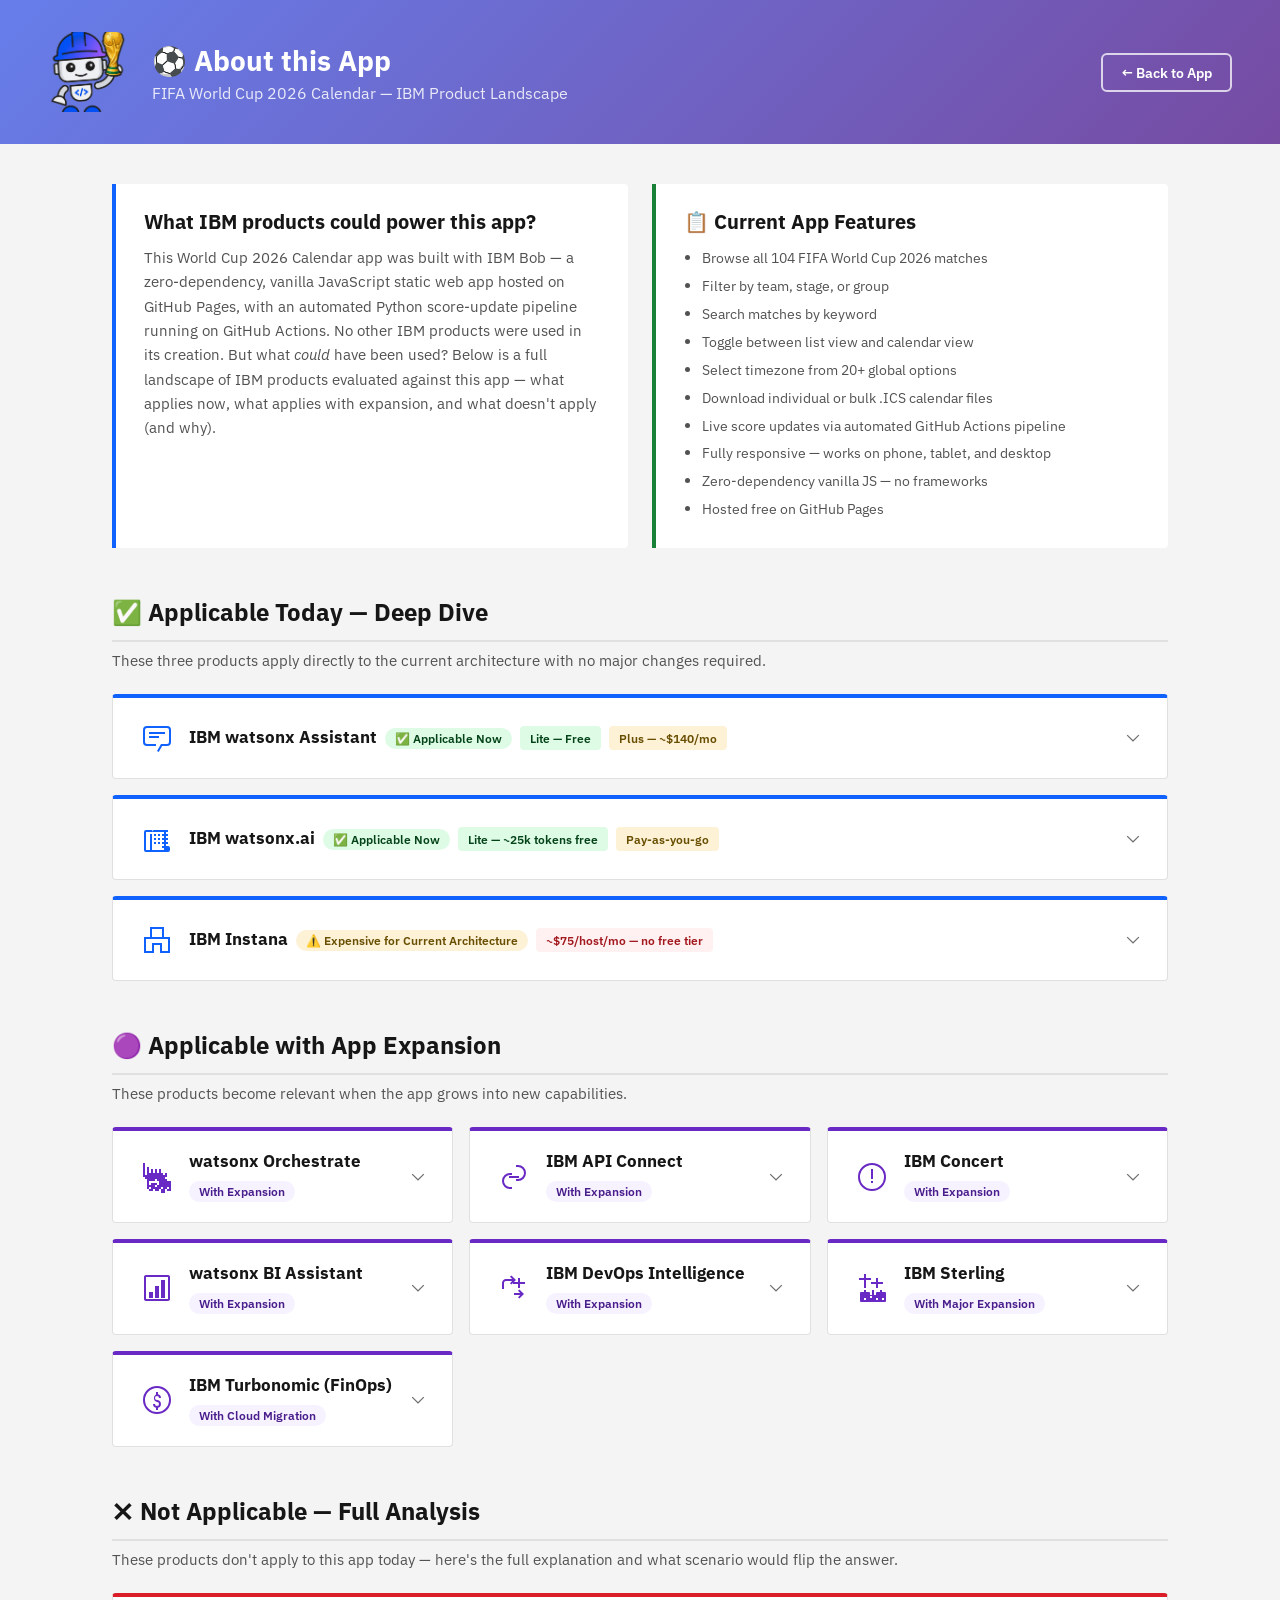
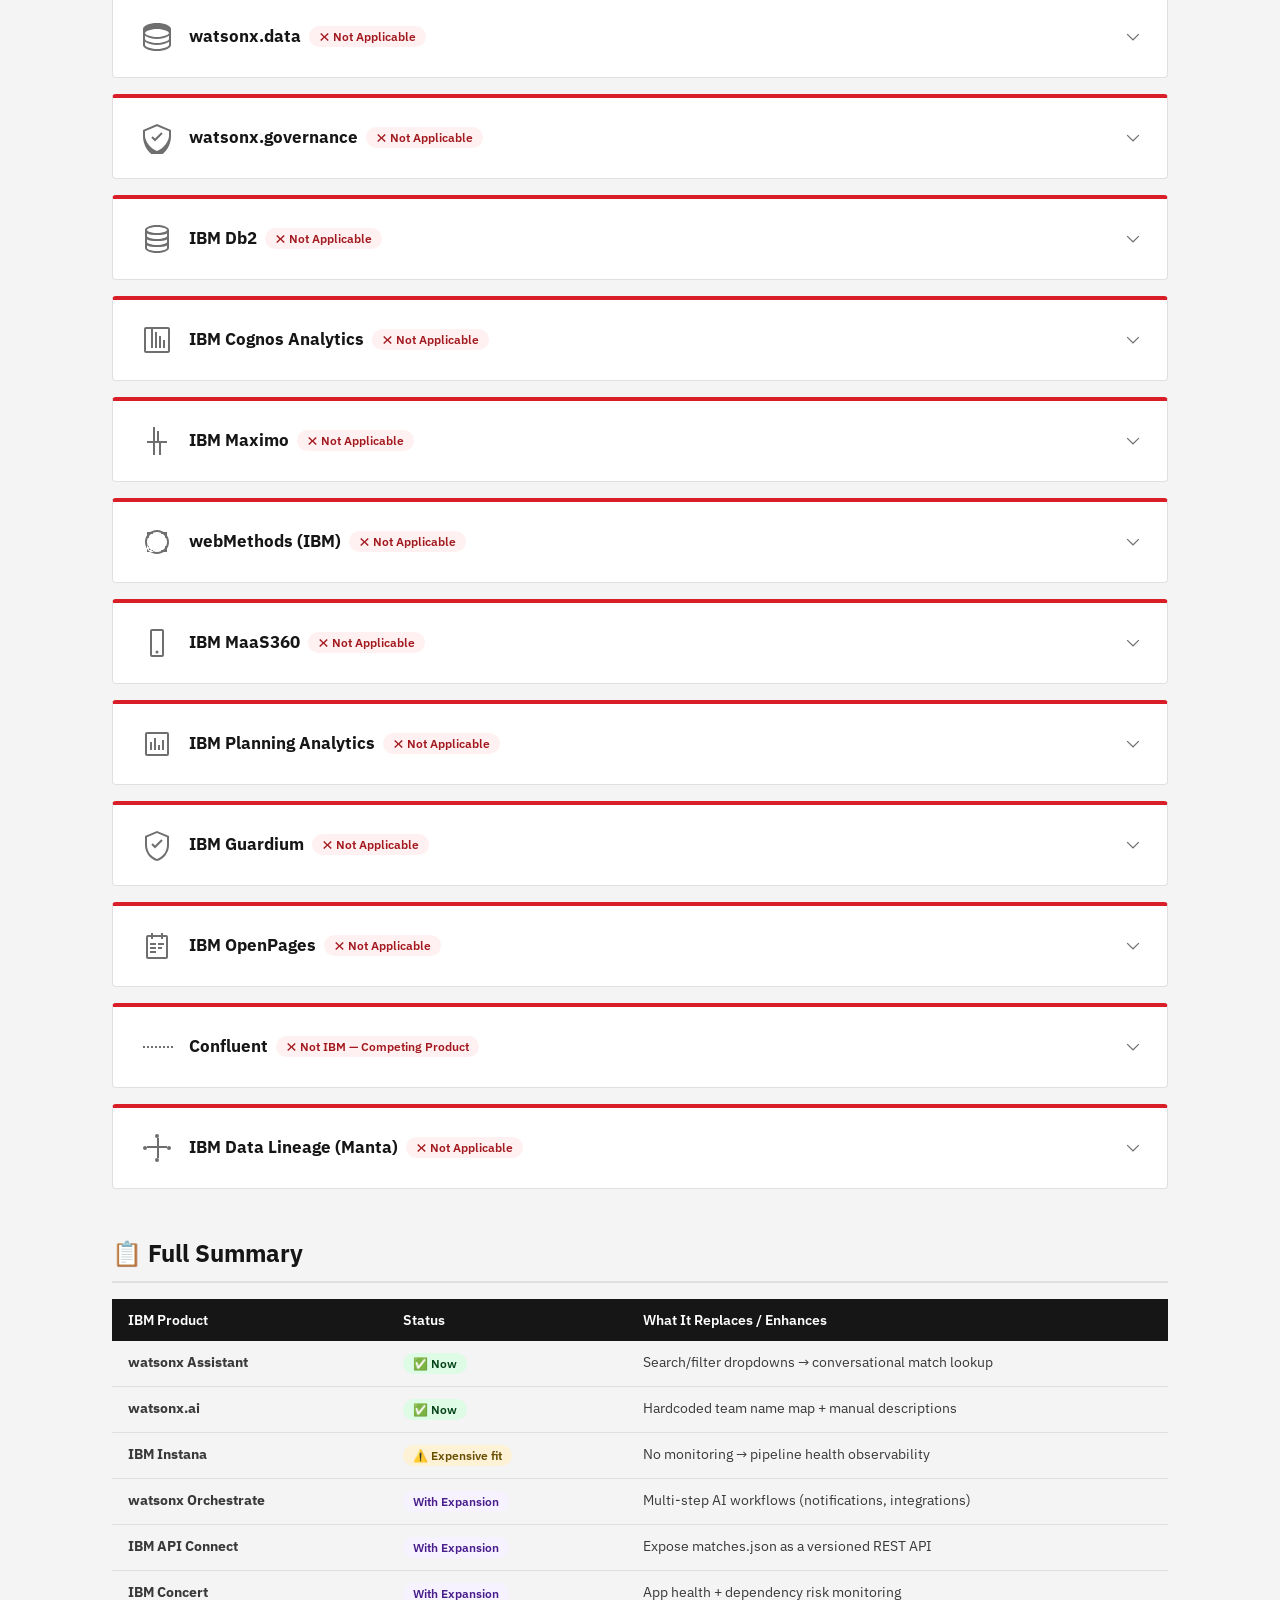
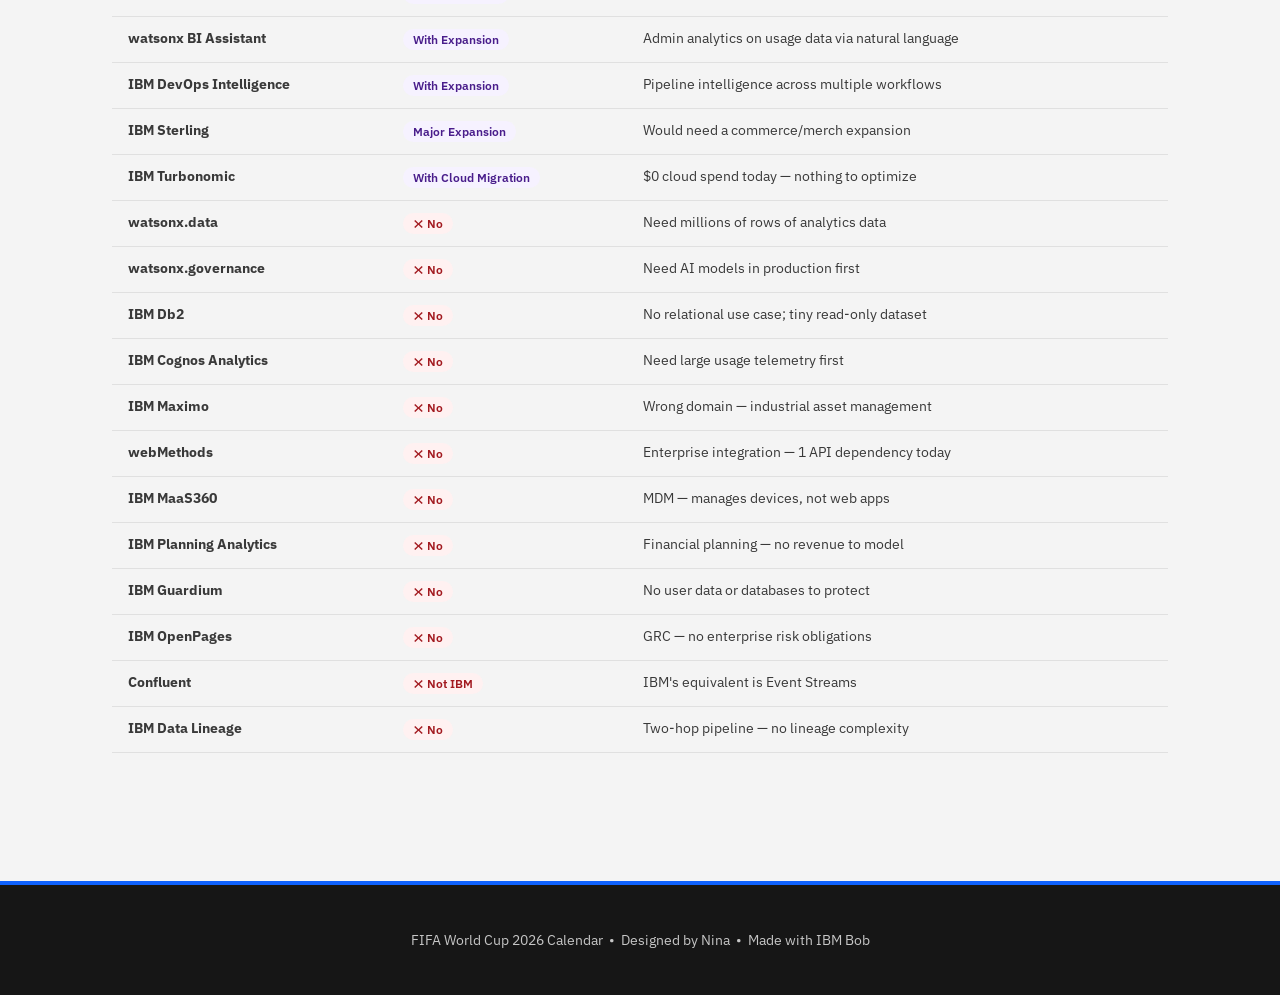
==== commit 77ad6eb5: "Add files via upload" ====
--- a/about.html
+++ b/about.html
@@ -7,8 +7,6 @@
     <link rel="preconnect" href="https://fonts.googleapis.com">
     <link rel="preconnect" href="https://fonts.gstatic.com" crossorigin>
     <link href="https://fonts.googleapis.com/css2?family=IBM+Plex+Sans:wght@300;400;600;700&display=swap" rel="stylesheet">
-    <link rel="stylesheet" href="https://1.www.s81c.com/common/carbon/web-components/tag/v2/all.min.css">
-    <script type="module" src="https://1.www.s81c.com/common/carbon/web-components/tag/v2/all.min.js"></script>
     <style>
         /* ── Page shell ── */
         body {
@@ -17,7 +15,7 @@
             font-family: 'IBM Plex Sans', -apple-system, BlinkMacSystemFont, 'Segoe UI', sans-serif;
         }
 
-        /* ── Custom header (mirrors app header palette) ── */
+        /* ── Custom header ── */
         .about-header {
             background: linear-gradient(135deg, #667eea 0%, #764ba2 100%);
             padding: 32px 48px;
@@ -64,12 +62,22 @@
             padding: 40px 24px 64px;
         }
 
+        /* ── Intro side-by-side grid ── */
+        .intro-grid {
+            display: grid;
+            grid-template-columns: 1fr 1fr;
+            gap: 24px;
+            margin-bottom: 40px;
+        }
+        @media (max-width: 672px) {
+            .intro-grid { grid-template-columns: 1fr; }
+        }
+
         /* ── Intro blurb ── */
         .intro-blurb {
             background: #fff;
             border-left: 4px solid #0f62fe;
             padding: 24px 28px;
-            margin-bottom: 40px;
             border-radius: 0 4px 4px 0;
         }
         .intro-blurb h2 {
@@ -84,6 +92,28 @@
             line-height: 1.6;
             font-size: 0.95rem;
         }
+
+        /* ── Features card ── */
+        .features-card {
+            background: #fff;
+            border-left: 4px solid #198038;
+            padding: 24px 28px;
+            border-radius: 0 4px 4px 0;
+        }
+        .features-card h2 {
+            font-size: 1.25rem;
+            font-weight: 700;
+            margin: 0 0 10px;
+            color: #161616;
+        }
+        .features-card ul {
+            margin: 0;
+            padding-left: 18px;
+            color: #525252;
+            line-height: 1.8;
+            font-size: 0.9rem;
+        }
+        .features-card li { margin-bottom: 2px; }
 
         /* ── Section headings ── */
         .section-heading {
@@ -111,30 +141,55 @@
             grid-template-columns: 1fr;
         }
 
-        /* ── Product card ── */
+        /* ── Product card / Accordion ── */
         .product-card {
             background: #fff;
             border: 1px solid #e0e0e0;
             border-radius: 4px;
-            padding: 24px;
             display: flex;
             flex-direction: column;
+        }
+        .product-card.featured { border-top: 4px solid #0f62fe; }
+        .product-card.expansion { border-top: 4px solid #6929c4; }
+        .product-card.not-applicable { border-top: 4px solid #da1e28; }
+
+        /* ── Accordion trigger (always visible) ── */
+        .accordion-trigger {
+            display: flex;
+            align-items: center;
             gap: 12px;
-        }
-        .product-card.featured {
-            border-top: 4px solid #0f62fe;
-        }
-        .product-card.expansion {
-            border-top: 4px solid #6929c4;
-        }
-        .product-card.not-applicable {
-            border-top: 4px solid #da1e28;
-        }
-        .product-card-header {
+            padding: 20px 24px;
+            cursor: pointer;
+            user-select: none;
+            background: none;
+            border: none;
+            width: 100%;
+            text-align: left;
+            font-family: inherit;
+        }
+        .accordion-trigger:hover { background: #f9f9f9; }
+        .product-pictogram {
+            width: 40px;
+            height: 40px;
+            flex-shrink: 0;
             display: flex;
-            align-items: flex-start;
-            justify-content: space-between;
-            gap: 12px;
+            align-items: center;
+            justify-content: center;
+        }
+        .product-pictogram svg {
+            width: 32px;
+            height: 32px;
+            fill: #0f62fe;
+        }
+        .product-card.not-applicable .product-pictogram svg { fill: #6f6f6f; }
+        .product-card.expansion .product-pictogram svg { fill: #6929c4; }
+
+        .accordion-title-area {
+            flex: 1;
+            display: flex;
+            align-items: center;
+            flex-wrap: wrap;
+            gap: 8px;
         }
         .product-card-title {
             font-size: 1.05rem;
@@ -161,6 +216,34 @@
         .tag-red    { background: #fff1f1; color: #a2191f; }
         .tag-purple { background: #f6f2ff; color: #491d8b; }
 
+        /* ── Chevron ── */
+        .accordion-chevron {
+            width: 20px;
+            height: 20px;
+            flex-shrink: 0;
+            transition: transform 0.2s ease;
+            fill: #6f6f6f;
+        }
+        .product-card.open .accordion-chevron {
+            transform: rotate(180deg);
+        }
+
+        /* ── Accordion body (hidden by default) ── */
+        .accordion-body {
+            max-height: 0;
+            overflow: hidden;
+            transition: max-height 0.3s ease;
+        }
+        .product-card.open .accordion-body {
+            max-height: 2000px;
+        }
+        .accordion-body-inner {
+            padding: 0 24px 24px;
+            display: flex;
+            flex-direction: column;
+            gap: 8px;
+        }
+
         /* ── Card body text ── */
         .card-section-label {
             font-size: 0.7rem;
@@ -228,7 +311,7 @@
         .summary-table tr:nth-child(even) td { background: #f4f4f4; }
         .summary-table tr:hover td { background: #e8e8e8; }
 
-        /* ── Footer — Carbon dark ── */
+        /* ── Footer ── */
         .about-footer {
             text-align: center;
             padding: 32px 24px;
@@ -237,39 +320,6 @@
             margin-top: 64px;
             background: #161616;
             font-size: 0.875rem;
-        }
-
-        /* ── Pictogram container ── */
-        .product-pictogram {
-            width: 48px;
-            height: 48px;
-            flex-shrink: 0;
-            display: flex;
-            align-items: center;
-            justify-content: center;
-        }
-        .product-pictogram svg {
-            width: 40px;
-            height: 40px;
-            fill: #0f62fe;
-        }
-        .product-card.not-applicable .product-pictogram svg {
-            fill: #6f6f6f;
-        }
-        .product-card.expansion .product-pictogram svg {
-            fill: #6929c4;
-        }
-        .product-card-header {
-            display: flex;
-            align-items: flex-start;
-            gap: 12px;
-        }
-        .product-card-header-text {
-            flex: 1;
-            display: flex;
-            align-items: flex-start;
-            justify-content: space-between;
-            gap: 12px;
         }
 
         /* ── Scroll to top ── */
@@ -291,13 +341,13 @@
             box-shadow: 0 4px 12px rgba(0,0,0,0.3);
             opacity: 0;
             pointer-events: none;
-            transition: opacity 0.2s ease, background 0.15s ease, transform 0.15s ease;
+            transition: opacity 0.2s ease;
             z-index: 999;
             line-height: 1;
             font-family: inherit;
         }
         .scroll-top-btn.visible { opacity: 1; pointer-events: auto; }
-        .scroll-top-btn:hover { background: #0043ce; transform: translateY(-2px); }
+        .scroll-top-btn:hover { background: #0043ce; }
 
         /* ── Responsive ── */
         @media (max-width: 672px) {
@@ -310,9 +360,7 @@
 </head>
 <body>
 
-<!-- ═══════════════════════════════════════════════════════════
-     PAGE HEADER
-═══════════════════════════════════════════════════════════ -->
+<!-- PAGE HEADER -->
 <header class="about-header">
     <img src="Bob at the World Cup.png" alt="Bob at the World Cup" class="about-header-logo">
     <div class="about-header-text">
@@ -322,27 +370,40 @@
     <a href="index.html" class="back-link">← Back to App</a>
 </header>
 
-<!-- ═══════════════════════════════════════════════════════════
-     MAIN CONTENT
-═══════════════════════════════════════════════════════════ -->
+<!-- MAIN CONTENT -->
 <main class="page-content">
 
-    <!-- Intro -->
-    <div class="intro-blurb">
-        <h2>What IBM products could power this app?</h2>
-        <p>
-            This World Cup 2026 Calendar app was built with IBM Bob — a zero-dependency, vanilla JavaScript static web app
-            hosted on GitHub Pages, with an automated Python score-update pipeline running on GitHub Actions.
-            No other IBM products were used in its creation. But what <em>could</em> have been used?
-            Below is a full landscape of IBM products evaluated against this app — what applies now, what applies
-            with expansion, and what doesn't apply (and why).
-        </p>
+    <!-- Intro — side by side -->
+    <div class="intro-grid">
+        <div class="intro-blurb">
+            <h2>What IBM products could power this app?</h2>
+            <p>
+                This World Cup 2026 Calendar app was built with IBM Bob — a zero-dependency, vanilla JavaScript static web app
+                hosted on GitHub Pages, with an automated Python score-update pipeline running on GitHub Actions.
+                No other IBM products were used in its creation. But what <em>could</em> have been used?
+                Below is a full landscape of IBM products evaluated against this app — what applies now, what applies
+                with expansion, and what doesn't apply (and why).
+            </p>
+        </div>
+        <div class="features-card">
+            <h2>📋 Current App Features</h2>
+            <ul>
+                <li>Browse all 104 FIFA World Cup 2026 matches</li>
+                <li>Filter by team, stage, or group</li>
+                <li>Search matches by keyword</li>
+                <li>Toggle between list view and calendar view</li>
+                <li>Select timezone from 20+ global options</li>
+                <li>Download individual or bulk .ICS calendar files</li>
+                <li>Live score updates via automated GitHub Actions pipeline</li>
+                <li>Fully responsive — works on phone, tablet, and desktop</li>
+                <li>Zero-dependency vanilla JS — no frameworks</li>
+                <li>Hosted free on GitHub Pages</li>
+            </ul>
+        </div>
     </div>
 
 
-    <!-- ─────────────────────────────────────────────────────
-         SECTION 1 — THE THREE CORE PRODUCTS
-    ───────────────────────────────────────────────────────── -->
+    <!-- SECTION 1 — APPLICABLE TODAY -->
     <h2 class="section-heading">✅ Applicable Today — Deep Dive</h2>
     <p class="section-subheading">These three products apply directly to the current architecture with no major changes required.</p>
 
@@ -350,541 +411,570 @@
 
         <!-- watsonx Assistant -->
         <div class="product-card featured">
-            <div class="product-card-header">
+            <button class="accordion-trigger" aria-expanded="false">
                 <div class="product-pictogram" title="Conversational AI">
-                    <!-- Carbon: chat / virtual-agent -->
                     <svg xmlns="http://www.w3.org/2000/svg" viewBox="0 0 32 32"><path d="M17.74,30,16,29l4-7h6a2,2,0,0,0,2-2V8a2,2,0,0,0-2-2H6A2,2,0,0,0,4,8V20a2,2,0,0,0,2,2h9v2H6a4,4,0,0,1-4-4V8A4,4,0,0,1,6,4H26a4,4,0,0,1,4,4V20a4,4,0,0,1-4,4H21.16Z"/><rect x="8" y="10" width="16" height="2"/><rect x="8" y="14" width="10" height="2"/></svg>
                 </div>
-                <div class="product-card-header-text">
+                <div class="accordion-title-area">
                     <h3 class="product-card-title">IBM watsonx Assistant</h3>
                     <span class="tag tag-green">✅ Applicable Now</span>
-                </div>
-            </div>
-            <div class="cost-strip">
-                <span class="cost-badge free">Lite Plan — Free (no credit card)</span>
-                <span class="cost-badge paid">Plus — ~$140/month</span>
-                <span class="cost-badge enterprise">Enterprise — Custom pricing</span>
-            </div>
-            <hr class="card-divider">
-            <p class="card-section-label">What it does</p>
-            <p class="card-text">watsonx Assistant is IBM's fully managed conversational AI platform. It lets you build structured dialogue flows ("actions") and deploy them as a chat interface in any web page via a small JavaScript embed snippet.</p>
-            <p class="card-section-label">How it fits this app</p>
-            <p class="card-text">The current app uses dropdown filters and a search box to navigate 104 matches. watsonx Assistant could replace or augment this with a natural language interface: <em>"Show me USA games in the group stage"</em>, <em>"What time does the final start in London?"</em>, <em>"Which matches are on FOX this weekend?"</em></p>
-            <p class="card-section-label">What you'd actually build</p>
-            <p class="card-text">
-                <ul>
-                    <li>Sign up at <strong>cloud.ibm.com</strong> — no credit card needed for the Lite plan</li>
-                    <li>Create a watsonx Assistant instance and design conversation "actions" in the visual no-code builder</li>
-                    <li>Connect it to your match data via a knowledge base document upload (static approach) or a custom REST extension (dynamic, live data)</li>
-                    <li>Drop the generated Web Chat embed snippet (3 lines of JS) into <code>index.html</code> — a chat bubble appears in the bottom-right corner</li>
-                </ul>
-            </p>
-            <p class="card-section-label">Complexity</p>
-            <p class="card-text">Low to medium. The UI builder is visual and no-code. The challenging part is wiring it to live <code>matches.json</code> data, which requires a small API wrapper or serverless function.</p>
-            <p class="card-section-label">Lite plan limits</p>
-            <p class="card-text">1,000 monthly active users · 10,000 messages/month · Limited integrations. For a hobby/fan app this is ample unless the app goes viral.</p>
+                    <span class="cost-badge free">Lite — Free</span>
+                    <span class="cost-badge paid">Plus — ~$140/mo</span>
+                </div>
+                <svg class="accordion-chevron" viewBox="0 0 16 16"><path d="M8 11L3 6l.7-.7L8 9.6l4.3-4.3.7.7z"/></svg>
+            </button>
+            <div class="accordion-body">
+                <div class="accordion-body-inner">
+                    <hr class="card-divider">
+                    <p class="card-section-label">What it does</p>
+                    <p class="card-text">watsonx Assistant is IBM's fully managed conversational AI platform. It lets you build structured dialogue flows ("actions") and deploy them as a chat interface in any web page via a small JavaScript embed snippet.</p>
+                    <p class="card-section-label">How it fits this app</p>
+                    <p class="card-text">The current app uses dropdown filters and a search box to navigate 104 matches. watsonx Assistant could replace or augment this with a natural language interface: <em>"Show me USA games in the group stage"</em>, <em>"What time does the final start in London?"</em></p>
+                    <p class="card-section-label">What you'd actually build</p>
+                    <p class="card-text">
+                        <ul>
+                            <li>Sign up at <strong>cloud.ibm.com</strong> — no credit card needed for the Lite plan</li>
+                            <li>Create a watsonx Assistant instance and design conversation "actions" in the visual no-code builder</li>
+                            <li>Connect it to your match data via a knowledge base document upload or a custom REST extension</li>
+                            <li>Drop the generated Web Chat embed snippet (3 lines of JS) into <code>index.html</code></li>
+                        </ul>
+                    </p>
+                    <p class="card-section-label">Complexity</p>
+                    <p class="card-text">Low to medium. The UI builder is visual and no-code. The challenging part is wiring it to live <code>matches.json</code> data.</p>
+                    <p class="card-section-label">Lite plan limits</p>
+                    <p class="card-text">1,000 monthly active users · 10,000 messages/month · Limited integrations.</p>
+                </div>
+            </div>
         </div>
 
         <!-- watsonx.ai -->
         <div class="product-card featured">
-            <div class="product-card-header">
+            <button class="accordion-trigger" aria-expanded="false">
                 <div class="product-pictogram" title="AI Foundation Models">
-                    <!-- Carbon: machine-learning-model -->
                     <svg xmlns="http://www.w3.org/2000/svg" viewBox="0 0 32 32"><path d="M27,23H25V21h2V19H25V17h2V15H25V13h2V11H25V9h2V7H13A2,2,0,0,0,11,9V11H9V9h2V7H5A2,2,0,0,0,3,9V27a2,2,0,0,0,2,2H27a2,2,0,0,0,2-2V25A2,2,0,0,0,27,23ZM5,27V9H9V27ZM27,27H11V9H23V23H21v2h2v2H11V11H9V27H5V9h4V7H5A2,2,0,0,0,3,9V27a2,2,0,0,0,2,2H27a2,2,0,0,0,2-2V25A2,2,0,0,0,27,23Z"/><rect x="13" y="11" width="2" height="2"/><rect x="13" y="15" width="2" height="2"/><rect x="13" y="19" width="2" height="2"/><rect x="17" y="11" width="2" height="2"/><rect x="17" y="15" width="2" height="2"/><rect x="17" y="19" width="2" height="2"/><rect x="21" y="11" width="2" height="2"/><rect x="21" y="15" width="2" height="2"/><rect x="21" y="19" width="2" height="2"/></svg>
                 </div>
-                <div class="product-card-header-text">
+                <div class="accordion-title-area">
                     <h3 class="product-card-title">IBM watsonx.ai</h3>
                     <span class="tag tag-green">✅ Applicable Now</span>
-                </div>
-            </div>
-            <div class="cost-strip">
-                <span class="cost-badge free">Lite Plan — ~25,000 tokens/month free</span>
-                <span class="cost-badge paid">Pay-as-you-go — per 1,000 tokens (varies by model)</span>
-            </div>
-            <hr class="card-divider">
-            <p class="card-section-label">What it does</p>
-            <p class="card-text">watsonx.ai is IBM's foundation model platform — it gives you access to IBM Granite, Meta Llama, Mistral, and other large language models via a REST API and Python SDK, with a Prompt Lab UI for experimentation.</p>
-            <p class="card-section-label">How it fits this app</p>
-            <p class="card-text">Two concrete uses exist today in the Python score-update pipeline (<code>update_scores.py</code>):
-                <ul>
-                    <li><strong>Dynamic team name normalization:</strong> The script uses a hardcoded <code>TEAM_NAME_MAP</code> dictionary to reconcile API team names (e.g. "USA" → "United States"). A Granite model call could handle this dynamically — send the raw API name, get back the canonical FIFA name. No more manually maintained dictionary.</li>
-                    <li><strong>Match description generation:</strong> Feed raw match metadata (teams, stadium, stage, group) to a model and receive a natural-language description. Useful for bracket matches and special events currently authored manually.</li>
-                </ul>
-            </p>
-            <p class="card-section-label">What you'd actually build</p>
-            <p class="card-text">
-                <ul>
-                    <li>Provision a watsonx.ai Studio instance on <strong>cloud.ibm.com</strong> (auto-creates an IBM Cloud Object Storage bucket)</li>
-                    <li>Install the <code>ibm-watsonx-ai</code> Python SDK: <code>pip install ibm-watsonx-ai</code></li>
-                    <li>Add ~10 lines of Python to <code>update_scores.py</code> to call the model with your team name or match metadata</li>
-                    <li>Store your IBM Cloud API key as a GitHub Actions secret alongside the existing <code>FOOTBALL_DATA_API_KEY</code></li>
-                </ul>
-            </p>
-            <p class="card-section-label">Complexity</p>
-            <p class="card-text">Low. Standard REST/SDK calls. Adds ~200ms latency per match update and a small per-token cost. The Lite plan's 25,000 tokens/month covers hundreds of match description generations.</p>
+                    <span class="cost-badge free">Lite — ~25k tokens free</span>
+                    <span class="cost-badge paid">Pay-as-you-go</span>
+                </div>
+                <svg class="accordion-chevron" viewBox="0 0 16 16"><path d="M8 11L3 6l.7-.7L8 9.6l4.3-4.3.7.7z"/></svg>
+            </button>
+            <div class="accordion-body">
+                <div class="accordion-body-inner">
+                    <hr class="card-divider">
+                    <p class="card-section-label">What it does</p>
+                    <p class="card-text">watsonx.ai is IBM's foundation model platform — access to IBM Granite, Meta Llama, Mistral, and other LLMs via REST API and Python SDK.</p>
+                    <p class="card-section-label">How it fits this app</p>
+                    <p class="card-text">Two concrete uses in the Python score-update pipeline:
+                        <ul>
+                            <li><strong>Dynamic team name normalization:</strong> Replace the hardcoded <code>TEAM_NAME_MAP</code> with a Granite model call.</li>
+                            <li><strong>Match description generation:</strong> Feed match metadata to a model and receive natural-language descriptions.</li>
+                        </ul>
+                    </p>
+                    <p class="card-section-label">What you'd actually build</p>
+                    <p class="card-text">
+                        <ul>
+                            <li>Provision a watsonx.ai Studio instance on <strong>cloud.ibm.com</strong></li>
+                            <li>Install <code>ibm-watsonx-ai</code> Python SDK</li>
+                            <li>Add ~10 lines of Python to <code>update_scores.py</code></li>
+                            <li>Store IBM Cloud API key as a GitHub Actions secret</li>
+                        </ul>
+                    </p>
+                    <p class="card-section-label">Complexity</p>
+                    <p class="card-text">Low. Standard REST/SDK calls. Adds ~200ms latency per match update.</p>
+                </div>
+            </div>
         </div>
 
         <!-- Instana -->
         <div class="product-card featured">
-            <div class="product-card-header">
+            <button class="accordion-trigger" aria-expanded="false">
                 <div class="product-pictogram" title="Observability">
-                    <!-- Carbon: activity -->
                     <svg xmlns="http://www.w3.org/2000/svg" viewBox="0 0 32 32"><path d="M 29 13 L 23 13 L 23 3 L 9 3 L 9 13 L 3 13 L 3 29 L 13 29 L 13 21 L 19 21 L 19 29 L 29 29 Z M 11 13 L 11 5 L 21 5 L 21 13 L 11 13 Z M 5 27 L 5 15 L 27 15 L 27 27 L 21 27 L 21 19 L 11 19 L 11 27 Z"/></svg>
                 </div>
-                <div class="product-card-header-text">
+                <div class="accordion-title-area">
                     <h3 class="product-card-title">IBM Instana</h3>
                     <span class="tag tag-yellow">⚠️ Expensive for Current Architecture</span>
-                </div>
-            </div>
-            <div class="cost-strip">
-                <span class="cost-badge paid">14-day free trial</span>
-                <span class="cost-badge enterprise">~$75/host/month after trial — no free tier</span>
-            </div>
-            <hr class="card-divider">
-            <p class="card-section-label">What it does</p>
-            <p class="card-text">Instana is IBM's enterprise-grade APM (Application Performance Management) and observability platform. It auto-instruments running applications to capture traces, errors, latency metrics, and infrastructure health — with a Python SDK that instruments HTTP calls and exceptions automatically.</p>
-            <p class="card-section-label">How it fits this app</p>
-            <p class="card-text">There is currently zero observability in the score-update pipeline. If the GitHub Actions workflow silently fails to fetch scores, fans see stale data with no alert fired. Instana could monitor the Python script's HTTP calls to <code>football-data.org</code>, capture exceptions, and alert when the automation breaks.</p>
-            <p class="card-section-label">Why it's a difficult fit today</p>
-            <p class="card-text">Instana's pricing is per <em>monitored host</em> (~$75/month). GitHub Actions uses ephemeral runners that are torn down after each job — there is no persistent host to license. You'd be paying for a host that doesn't run continuously.</p>
-            <p class="card-section-label">What would need to change</p>
-            <p class="card-text">Move the Python score-update script off GitHub Actions onto a persistent server (IBM Cloud Code Engine, a VM, or Cloud Functions with a longer-lived runtime). Then install the <code>instana</code> Python package — it auto-instruments with zero code changes.</p>
-            <p class="card-section-label">Better fit for current scale</p>
-            <p class="card-text">IBM's lighter <strong>IBM Cloud Monitoring</strong> service, or free-tier tools like Datadog/New Relic, would be more proportionate for a single-script pipeline. Instana shines for Kubernetes workloads with dozens of microservices.</p>
+                    <span class="cost-badge enterprise">~$75/host/mo — no free tier</span>
+                </div>
+                <svg class="accordion-chevron" viewBox="0 0 16 16"><path d="M8 11L3 6l.7-.7L8 9.6l4.3-4.3.7.7z"/></svg>
+            </button>
+            <div class="accordion-body">
+                <div class="accordion-body-inner">
+                    <hr class="card-divider">
+                    <p class="card-section-label">What it does</p>
+                    <p class="card-text">Enterprise-grade APM and observability. Auto-instruments running applications to capture traces, errors, latency metrics, and infrastructure health.</p>
+                    <p class="card-section-label">How it fits this app</p>
+                    <p class="card-text">Zero observability in the score-update pipeline today. Instana could monitor the Python script's HTTP calls, capture exceptions, and alert when automation breaks.</p>
+                    <p class="card-section-label">Why it's a difficult fit today</p>
+                    <p class="card-text">Pricing is per monitored host (~$75/month). GitHub Actions uses ephemeral runners — no persistent host to license.</p>
+                    <p class="card-section-label">What would need to change</p>
+                    <p class="card-text">Move the Python script onto a persistent server (IBM Cloud Code Engine, a VM, or Cloud Functions).</p>
+                </div>
+            </div>
         </div>
 
     </div><!-- /product-grid single-col -->
 
 
-    <!-- ─────────────────────────────────────────────────────
-         SECTION 2 — APPLICABLE WITH EXPANSION
-    ───────────────────────────────────────────────────────── -->
+    <!-- SECTION 2 — APPLICABLE WITH EXPANSION -->
     <h2 class="section-heading">🟣 Applicable with App Expansion</h2>
-    <p class="section-subheading">These products become relevant when the app grows into new capabilities — each entry includes the specific expansion scenario that unlocks it.</p>
+    <p class="section-subheading">These products become relevant when the app grows into new capabilities.</p>
 
     <div class="product-grid">
 
         <!-- watsonx Orchestrate -->
         <div class="product-card expansion">
-            <div class="product-card-header">
+            <button class="accordion-trigger" aria-expanded="false">
                 <div class="product-pictogram" title="Workflow Automation">
                     <svg xmlns="http://www.w3.org/2000/svg" viewBox="0 0 32 32"><path d="M28,20H26V18H20v2H18v4H16V22H10v2H8V20H6V28H8v2h4V28h2v2h4V28h2v4h4V28h2v2h4V20ZM10,28H8V26h2Zm6-2H14V24h2Zm6,2H20V26h2Zm6,0H26V26h2Z"/><path d="M22,14V12H20V8H18v4H16V8H14v4H12V8H10v4H8V6H6v8H4V2H2V16H4v2H6v2h8v-2h2v2h8V16h2V12H24v2Z"/></svg>
                 </div>
-                <div class="product-card-header-text">
+                <div class="accordion-title-area">
                     <h3 class="product-card-title">watsonx Orchestrate</h3>
                     <span class="tag tag-purple">With Expansion</span>
                 </div>
-            </div>
-            <hr class="card-divider">
-            <p class="card-section-label">What it does</p>
-            <p class="card-text">An AI-powered automation platform that coordinates multi-step workflows across multiple tools and APIs using natural language — essentially an AI agent that chains actions together.</p>
-            <p class="card-section-label">Expansion scenario</p>
-            <p class="card-text">If the app grew to include fan notifications ("remind me 1 hour before USA games"), ticket link aggregation, and social sharing, Orchestrate would act as the orchestration layer: <em>watsonx Assistant (conversation) → match data API → notification service → social media post</em>. It coordinates the full fan engagement workflow in one place.</p>
-            <p class="card-section-label">Access</p>
-            <p class="card-text">IBM Cloud SaaS, trial available. Production pricing requires a sales engagement — no public per-seat rate.</p>
+                <svg class="accordion-chevron" viewBox="0 0 16 16"><path d="M8 11L3 6l.7-.7L8 9.6l4.3-4.3.7.7z"/></svg>
+            </button>
+            <div class="accordion-body">
+                <div class="accordion-body-inner">
+                    <hr class="card-divider">
+                    <p class="card-section-label">What it does</p>
+                    <p class="card-text">AI-powered automation platform that coordinates multi-step workflows across multiple tools and APIs using natural language.</p>
+                    <p class="card-section-label">Expansion scenario</p>
+                    <p class="card-text">If the app grew to include fan notifications, ticket link aggregation, and social sharing, Orchestrate would act as the orchestration layer coordinating the full fan engagement workflow.</p>
+                </div>
+            </div>
         </div>
 
         <!-- API Connect -->
         <div class="product-card expansion">
-            <div class="product-card-header">
+            <button class="accordion-trigger" aria-expanded="false">
                 <div class="product-pictogram" title="API Management">
                     <svg xmlns="http://www.w3.org/2000/svg" viewBox="0 0 32 32"><path d="M20,20h-2V18h2a6,6,0,0,0,0-12H18V4H20a8,8,0,0,1,0,16Z"/><path d="M14,28H12A8,8,0,0,1,12,12h2v2H12a6,6,0,0,0,0,12h2Z"/><rect x="11" y="15" width="10" height="2"/></svg>
                 </div>
-                <div class="product-card-header-text">
+                <div class="accordion-title-area">
                     <h3 class="product-card-title">IBM API Connect</h3>
                     <span class="tag tag-purple">With Expansion</span>
                 </div>
-            </div>
-            <hr class="card-divider">
-            <p class="card-section-label">What it does</p>
-            <p class="card-text">Full API lifecycle management — design, secure, rate-limit, publish, and monetize APIs, with a built-in developer portal.</p>
-            <p class="card-section-label">Expansion scenario</p>
-            <p class="card-text">Right now the app serves <code>matches.json</code> as a raw file with no API layer. With API Connect you could expose a proper REST API (<code>GET /matches</code>, <code>GET /teams/{code}/schedule</code>), rate-limit external consumers, add API key auth, and publish a developer portal so other fan apps could consume your World Cup data.</p>
-            <p class="card-section-label">Access</p>
-            <p class="card-text">IBM Cloud SaaS. Lite plan free (5 APIs, limited calls). Paid tiers start at ~$200/month.</p>
+                <svg class="accordion-chevron" viewBox="0 0 16 16"><path d="M8 11L3 6l.7-.7L8 9.6l4.3-4.3.7.7z"/></svg>
+            </button>
+            <div class="accordion-body">
+                <div class="accordion-body-inner">
+                    <hr class="card-divider">
+                    <p class="card-section-label">What it does</p>
+                    <p class="card-text">Full API lifecycle management — design, secure, rate-limit, publish, and monetize APIs with a built-in developer portal.</p>
+                    <p class="card-section-label">Expansion scenario</p>
+                    <p class="card-text">Expose a proper REST API (<code>GET /matches</code>, <code>GET /teams/{code}/schedule</code>), rate-limit external consumers, and publish a developer portal so other fan apps could consume your data.</p>
+                </div>
+            </div>
         </div>
 
         <!-- Concert -->
         <div class="product-card expansion">
-            <div class="product-card-header">
+            <button class="accordion-trigger" aria-expanded="false">
                 <div class="product-pictogram" title="App Risk Management">
                     <svg xmlns="http://www.w3.org/2000/svg" viewBox="0 0 32 32"><path d="M16,2A14,14,0,1,0,30,16,14,14,0,0,0,16,2Zm0,26A12,12,0,1,1,28,16,12,12,0,0,1,16,28Z"/><path d="M15 8H17V18H15zM15 20H17V22H15z"/></svg>
                 </div>
-                <div class="product-card-header-text">
+                <div class="accordion-title-area">
                     <h3 class="product-card-title">IBM Concert</h3>
                     <span class="tag tag-purple">With Expansion</span>
                 </div>
-            </div>
-            <hr class="card-divider">
-            <p class="card-section-label">What it does</p>
-            <p class="card-text">AI-powered application management that gives you a unified view of your app's health, dependencies, vulnerabilities, and risk score — designed for DevOps teams managing complex apps.</p>
-            <p class="card-section-label">Expansion scenario</p>
-            <p class="card-text">Concert could monitor the health of your entire app ecosystem: is <code>football-data.org</code> API still responding? Are there CVEs in your Python dependencies? What is the overall risk score of the app before the World Cup starts? As the app's dependency graph grows (more APIs, more services), Concert's unified risk view becomes increasingly valuable.</p>
-            <p class="card-section-label">Access</p>
-            <p class="card-text">Available on IBM Cloud. Trial available. Contact IBM for current production pricing.</p>
+                <svg class="accordion-chevron" viewBox="0 0 16 16"><path d="M8 11L3 6l.7-.7L8 9.6l4.3-4.3.7.7z"/></svg>
+            </button>
+            <div class="accordion-body">
+                <div class="accordion-body-inner">
+                    <hr class="card-divider">
+                    <p class="card-section-label">What it does</p>
+                    <p class="card-text">AI-powered application management — unified view of app health, dependencies, vulnerabilities, and risk score.</p>
+                    <p class="card-section-label">Expansion scenario</p>
+                    <p class="card-text">Monitor health of the entire app ecosystem: is football-data.org still responding? Are there CVEs in your Python dependencies? What is the overall risk score before the World Cup starts?</p>
+                </div>
+            </div>
         </div>
 
         <!-- watsonx BI Assistant -->
         <div class="product-card expansion">
-            <div class="product-card-header">
+            <button class="accordion-trigger" aria-expanded="false">
                 <div class="product-pictogram" title="Business Intelligence">
                     <svg xmlns="http://www.w3.org/2000/svg" viewBox="0 0 32 32"><path d="M27,3H5C3.9,3,3,3.9,3,5v22c0,1.1,0.9,2,2,2h22c1.1,0,2-0.9,2-2V5C29,3.9,28.1,3,27,3z M27,27H5V5h22V27z"/><rect x="8" y="20" width="4" height="6"/><rect x="14" y="14" width="4" height="12"/><rect x="20" y="8" width="4" height="18"/></svg>
                 </div>
-                <div class="product-card-header-text">
+                <div class="accordion-title-area">
                     <h3 class="product-card-title">watsonx BI Assistant</h3>
                     <span class="tag tag-purple">With Expansion</span>
                 </div>
-            </div>
-            <hr class="card-divider">
-            <p class="card-section-label">What it does</p>
-            <p class="card-text">Natural language BI querying — type a question and get a visualization back. The AI-powered conversational layer on top of IBM Cognos Analytics.</p>
-            <p class="card-section-label">Expansion scenario</p>
-            <p class="card-text">Once you add user telemetry (which matches are most downloaded, which teams are most-selected, which timezones are most common), watsonx BI Assistant would let you as the app owner ask <em>"Which team's games were downloaded most in June?"</em> and get an instant chart — no SQL or BI tool expertise required.</p>
-            <p class="card-section-label">Access</p>
-            <p class="card-text">IBM Cloud SaaS, part of the Cognos Analytics family. Trial available.</p>
+                <svg class="accordion-chevron" viewBox="0 0 16 16"><path d="M8 11L3 6l.7-.7L8 9.6l4.3-4.3.7.7z"/></svg>
+            </button>
+            <div class="accordion-body">
+                <div class="accordion-body-inner">
+                    <hr class="card-divider">
+                    <p class="card-section-label">What it does</p>
+                    <p class="card-text">Natural language BI querying — type a question and get a visualization back. AI layer on top of IBM Cognos Analytics.</p>
+                    <p class="card-section-label">Expansion scenario</p>
+                    <p class="card-text">Once you add user telemetry, ask questions like <em>"Which team's games were downloaded most in June?"</em> and get an instant chart.</p>
+                </div>
+            </div>
         </div>
 
         <!-- IBM DevOps -->
         <div class="product-card expansion">
-            <div class="product-card-header">
+            <button class="accordion-trigger" aria-expanded="false">
                 <div class="product-pictogram" title="DevOps">
-                    <svg xmlns="http://www.w3.org/2000/svg" viewBox="0 0 32 32"><path d="M21.41 26.585L19.995 25.169 22.169 23 16 23 16 21 22.169 21 19.997 18.833 21.413 17.417 25.997 22.001 21.41 26.585zM8 9H14.1699L11.998 11.167 13.414 12.583 18 8 13.41 3.415 11.996 4.831 14.17 7H8C5.794 7 4 8.794 4 11V17H6V11C6 9.8954305 6.8954305 9 8 9zM25.998 15H24V11C24 8.794 22.206 7 20 7H15.83L18.004 4.831 16.59 3.415 12 8 16.586 12.583 18.002 11.169 15.83 9H20C21.1045695 9 22 9.8954305 22 11V15H19.998L24.998 20 25.998 15z"/></svg>
-                </div>
-                <div class="product-card-header-text">
-                    <h3 class="product-card-title">IBM DevOps (DevOps Intelligence)</h3>
+                    <svg xmlns="http://www.w3.org/2000/svg" viewBox="0 0 32 32"><path d="M21.41 26.585L19.995 25.169 22.169 23 16 23 16 21 22.169 21 19.997 18.833 21.413 17.417 25.997 22.001 21.41 26.585zM8 9H14.1699L11.998 11.167 13.414 12.583 18 8 13.41 3.415 11.996 4.831 14.17 7H8C5.794 7 4 8.794 4 11V17H6V11C6 9.8954305 6.8954305 9 8 9zM22 16V12h5V10H22V6H20v4H15v2h5v4Z"/></svg>
+                </div>
+                <div class="accordion-title-area">
+                    <h3 class="product-card-title">IBM DevOps Intelligence</h3>
                     <span class="tag tag-purple">With Expansion</span>
                 </div>
-            </div>
-            <hr class="card-divider">
-            <p class="card-section-label">What it does</p>
-            <p class="card-text">Aggregates metrics across CI/CD pipelines to provide intelligence on deployment frequency, failure rates, mean time to recovery, and lead time for changes.</p>
-            <p class="card-section-label">Expansion scenario</p>
-            <p class="card-text">You already have a GitHub Actions pipeline for score updates. IBM DevOps Intelligence could track how often the score-update job fails, what the mean time between failures is, and whether pipeline durations are trending upward during peak match days. As the pipeline grows (more workflows, more scripts), this visibility becomes operationally important.</p>
-            <p class="card-section-label">Access</p>
-            <p class="card-text">IBM Cloud. Trial available. GitHub's native Actions insights cover most of this for single-pipeline apps at no cost.</p>
+                <svg class="accordion-chevron" viewBox="0 0 16 16"><path d="M8 11L3 6l.7-.7L8 9.6l4.3-4.3.7.7z"/></svg>
+            </button>
+            <div class="accordion-body">
+                <div class="accordion-body-inner">
+                    <hr class="card-divider">
+                    <p class="card-section-label">What it does</p>
+                    <p class="card-text">Aggregates metrics across CI/CD pipelines — deployment frequency, failure rates, mean time to recovery.</p>
+                    <p class="card-section-label">Expansion scenario</p>
+                    <p class="card-text">Track how often the score-update job fails, what the mean time between failures is, and whether pipeline durations trend upward during peak match days.</p>
+                </div>
+            </div>
         </div>
 
         <!-- Sterling -->
         <div class="product-card expansion">
-            <div class="product-card-header">
+            <button class="accordion-trigger" aria-expanded="false">
                 <div class="product-pictogram" title="Supply Chain">
-                    <svg xmlns="http://www.w3.org/2000/svg" viewBox="0 0 32 32"><path d="M29,20H26V18H24v2H21a1,1,0,0,0-1,1v2H18V18H16v5H14V21a1,1,0,0,0-1-1H10V18H8v2H5a1,1,0,0,0-1,1v8a1,1,0,0,0,1,1H29a1,1,0,0,0,1-1V21A1,1,0,0,0,29,20ZM6,28V22h6v6Zm12,0V28h0V22h6v6Z"/><path d="M8,16h2V8h5V6H10V2H8V6H3V8H8Z"/><path d="M22,16V12h5V10H22V6H20v4H15v2h5v4Z"/></svg>
-                </div>
-                <div class="product-card-header-text">
+                    <svg xmlns="http://www.w3.org/2000/svg" viewBox="0 0 32 32"><path d="M29,20H26V18H24v2H21a1,1,0,0,0-1,1v2H18V18H16v5H14V21a1,1,0,0,0-1-1H10V18H8v2H5a1,1,0,0,0-1,1v8a1,1,0,0,0,1,1H29a1,1,0,0,0,1-1V21A1,1,0,0,0,29,20ZM10,28H8V26h2Zm6-2H14V24h2Zm6,2H20V26h2Zm6,0H26V26h2Z"/><path d="M8,16h2V8h5V6H10V2H8V6H3V8H8Z"/><path d="M22,16V12h5V10H22V6H20v4H15v2h5v4Z"/></svg>
+                </div>
+                <div class="accordion-title-area">
                     <h3 class="product-card-title">IBM Sterling</h3>
                     <span class="tag tag-purple">With Major Expansion</span>
                 </div>
-            </div>
-            <hr class="card-divider">
-            <p class="card-section-label">What it does</p>
-            <p class="card-text">Enterprise supply chain and B2B commerce platform — order management, inventory, fulfillment, and supplier collaboration at scale.</p>
-            <p class="card-section-label">Expansion scenario</p>
-            <p class="card-text">If the app expanded to include a <strong>merchandise store or ticket resale marketplace</strong> — tracking inventory of World Cup gear, managing orders across multiple suppliers, handling fulfillment logistics — Sterling would be the right backend. This is a significant product pivot (fan portal → commerce platform), not something inherent to a calendar app.</p>
-            <p class="card-section-label">Access</p>
-            <p class="card-text">Enterprise product. Requires IBM sales engagement. Not self-serve on IBM Cloud.</p>
+                <svg class="accordion-chevron" viewBox="0 0 16 16"><path d="M8 11L3 6l.7-.7L8 9.6l4.3-4.3.7.7z"/></svg>
+            </button>
+            <div class="accordion-body">
+                <div class="accordion-body-inner">
+                    <hr class="card-divider">
+                    <p class="card-section-label">What it does</p>
+                    <p class="card-text">Enterprise supply chain and B2B commerce — order management, inventory, fulfillment, and supplier collaboration.</p>
+                    <p class="card-section-label">Expansion scenario</p>
+                    <p class="card-text">If the app expanded to include a merchandise store or ticket resale marketplace — tracking inventory, managing orders, handling fulfillment logistics.</p>
+                </div>
+            </div>
         </div>
 
         <!-- Turbonomic -->
         <div class="product-card expansion">
-            <div class="product-card-header">
+            <button class="accordion-trigger" aria-expanded="false">
                 <div class="product-pictogram" title="FinOps / Cloud Cost">
                     <svg xmlns="http://www.w3.org/2000/svg" viewBox="0 0 32 32"><path d="M16,4A12,12,0,1,1,4,16,12.0136,12.0136,0,0,1,16,4m0-2A14,14,0,1,0,30,16,14,14,0,0,0,16,2Z"/><path d="M17 8H15v2.5601A4.0033 4.0033 0 0016 18a2 2 0 11-2 2H12a4.0042 4.0042 0 003 3.8583V26h2V23.8583A4.0033 4.0033 0 0016 16a2 2 0 112-2h2a4.0042 4.0042 0 00-3-3.8583z"/></svg>
                 </div>
-                <div class="product-card-header-text">
+                <div class="accordion-title-area">
                     <h3 class="product-card-title">IBM Turbonomic (FinOps)</h3>
                     <span class="tag tag-purple">With Cloud Migration</span>
                 </div>
-            </div>
-            <hr class="card-divider">
-            <p class="card-section-label">What it does</p>
-            <p class="card-text">FinOps and resource optimization platform — analyzes cloud resource consumption and automatically right-sizes workloads to reduce cost while maintaining performance.</p>
-            <p class="card-section-label">Expansion scenario</p>
-            <p class="card-text">The app currently costs $0/month (GitHub Pages + Actions free tier). If the app migrated to IBM Cloud — Cloud Functions, Cloudant, CIS, Event Streams — Turbonomic could monitor spend and auto-optimize provisioning. At hobby scale it still wouldn't be justified; Turbonomic is built for enterprises spending $10k+/month on cloud infrastructure.</p>
-            <p class="card-section-label">Access</p>
-            <p class="card-text">IBM Cloud SaaS and on-premises. 30-day free trial. Enterprise pricing post-trial.</p>
+                <svg class="accordion-chevron" viewBox="0 0 16 16"><path d="M8 11L3 6l.7-.7L8 9.6l4.3-4.3.7.7z"/></svg>
+            </button>
+            <div class="accordion-body">
+                <div class="accordion-body-inner">
+                    <hr class="card-divider">
+                    <p class="card-section-label">What it does</p>
+                    <p class="card-text">FinOps and resource optimization — analyzes cloud resource consumption and auto right-sizes workloads to reduce cost.</p>
+                    <p class="card-section-label">Expansion scenario</p>
+                    <p class="card-text">If the app migrated to IBM Cloud (Cloud Functions, Cloudant, CIS, Event Streams), Turbonomic could monitor spend and auto-optimize provisioning. Built for enterprises spending $10k+/month on cloud.</p>
+                </div>
+            </div>
         </div>
 
     </div><!-- /product-grid -->
 
 
-    <!-- ─────────────────────────────────────────────────────
-         SECTION 3 — NOT APPLICABLE
-    ───────────────────────────────────────────────────────── -->
+    <!-- SECTION 3 — NOT APPLICABLE -->
     <h2 class="section-heading">❌ Not Applicable — Full Analysis</h2>
-    <p class="section-subheading">These products don't apply to this app today — but here's the full explanation, what would need to change, and what scenario would flip the answer.</p>
+    <p class="section-subheading">These products don't apply to this app today — here's the full explanation and what scenario would flip the answer.</p>
 
     <div class="product-grid single-col">
 
         <!-- watsonx.data -->
         <div class="product-card not-applicable">
-            <div class="product-card-header">
+            <button class="accordion-trigger" aria-expanded="false">
                 <div class="product-pictogram" title="Data Lakehouse">
                     <svg xmlns="http://www.w3.org/2000/svg" viewBox="0 0 32 32"><path d="M16,2C8.2,2,2,4.7,2,8v16c0,3.3,6.2,6,14,6s14-2.7,14-6V8C30,4.7,23.8,2,16,2z M28,24c0,1.4-5.1,4-12,4S4,25.4,4,24v-3.2C6.5,22.5,11,24,16,24s9.5-1.5,12-3.2V24z M28,18c0,1.4-5.1,4-12,4S4,19.4,4,18v-3.2C6.5,16.5,11,18,16,18s9.5-1.5,12-3.2V18z M16,16C9.1,16,4,13.4,4,12s5.1-4,12-4s12,2.6,12,4S22.9,16,16,16z"/></svg>
                 </div>
-                <div class="product-card-header-text">
+                <div class="accordion-title-area">
                     <h3 class="product-card-title">watsonx.data</h3>
                     <span class="tag tag-red">❌ Not Applicable</span>
                 </div>
-            </div>
-            <hr class="card-divider">
-            <p class="card-section-label">What it does</p>
-            <p class="card-text">A managed data lakehouse platform (Presto/Spark query engine over object storage) designed for analytical workloads at scale. Organizations use it to run SQL analytics cheaply across terabytes of structured and unstructured data.</p>
-            <p class="card-section-label">Why it doesn't apply today</p>
-            <p class="card-text">Your entire data model is 104 rows of match data in a flat JSON file. There is literally nothing to put in a lakehouse. The overhead of provisioning, configuring, and querying watsonx.data would be orders of magnitude greater than the value it provides at this data volume.</p>
-            <p class="card-section-label">What would need to change</p>
-            <p class="card-text">You would need to: (1) instrument every user interaction as an event (page views, match selections, timezone choices, ICS downloads), (2) stream those events to object storage (IBM Cloud Object Storage), and (3) have enough volume — millions of rows — to justify a distributed query engine over a simple database.</p>
-            <p class="card-section-label">Scenario that makes it applicable</p>
-            <p class="card-text">The app becomes a full fan analytics platform used globally during the World Cup, capturing millions of interaction events per day. You want to run ad-hoc SQL queries like <em>"Which teams' games drove the most ICS downloads in the first week of group stage by timezone?"</em> across terabytes of behavioral data. At that scale, watsonx.data's cost efficiency over a traditional data warehouse would be the differentiator.</p>
+                <svg class="accordion-chevron" viewBox="0 0 16 16"><path d="M8 11L3 6l.7-.7L8 9.6l4.3-4.3.7.7z"/></svg>
+            </button>
+            <div class="accordion-body">
+                <div class="accordion-body-inner">
+                    <hr class="card-divider">
+                    <p class="card-section-label">Why it doesn't apply</p>
+                    <p class="card-text">Your entire data model is 104 rows in a flat JSON file. There is nothing to put in a lakehouse.</p>
+                    <p class="card-section-label">Scenario that makes it applicable</p>
+                    <p class="card-text">The app becomes a full fan analytics platform capturing millions of interaction events per day. You want to run ad-hoc SQL queries across terabytes of behavioral data.</p>
+                </div>
+            </div>
         </div>
 
         <!-- watsonx.governance -->
         <div class="product-card not-applicable">
-            <div class="product-card-header">
+            <button class="accordion-trigger" aria-expanded="false">
                 <div class="product-pictogram" title="AI Governance">
                     <svg xmlns="http://www.w3.org/2000/svg" viewBox="0 0 32 32"><path d="M16,2L2,8v6c0,9.6,5.8,18.6,14,21c8.2-2.4,14-11.4,14-21V8L16,2z M16,28.9C8.8,26.5,4,18.3,4,14v-4.8L16,4.2L28,9.2V14C28,18.3,23.2,26.5,16,28.9z"/><path d="M20.3 10.3L14 16.6 11.7 14.3 10.3 15.7 14 19.4 21.7 11.7z"/></svg>
                 </div>
-                <div class="product-card-header-text">
+                <div class="accordion-title-area">
                     <h3 class="product-card-title">watsonx.governance</h3>
                     <span class="tag tag-red">❌ Not Applicable</span>
                 </div>
-            </div>
-            <hr class="card-divider">
-            <p class="card-section-label">What it does</p>
-            <p class="card-text">An AI model lifecycle and risk management platform. It monitors AI models in production for bias, accuracy drift, fairness, and regulatory compliance — generating audit trails and alerts when a model's behavior deviates from accepted thresholds.</p>
-            <p class="card-section-label">Why it doesn't apply today</p>
-            <p class="card-text">There are no AI models in production in this app. watsonx.governance has nothing to govern. You cannot monitor a model that doesn't exist.</p>
-            <p class="card-section-label">What would need to change</p>
-            <p class="card-text">You would need to first deploy a watsonx.ai model to production (e.g., a match description generator or outcome predictor), register it in watsonx.governance, and define quality thresholds and fairness metrics. Only then does governance tooling provide value.</p>
-            <p class="card-section-label">Scenario that makes it applicable</p>
-            <p class="card-text">The app adds a <strong>World Cup match outcome prediction feature</strong> powered by a watsonx.ai model. That model must comply with transparency requirements (e.g., for a regulated sports betting integration). watsonx.governance would monitor the model's prediction accuracy over time, alert when it drifts, and generate compliance reports proving the model behaves fairly across all 48 teams — not just the high-profile nations.</p>
+                <svg class="accordion-chevron" viewBox="0 0 16 16"><path d="M8 11L3 6l.7-.7L8 9.6l4.3-4.3.7.7z"/></svg>
+            </button>
+            <div class="accordion-body">
+                <div class="accordion-body-inner">
+                    <hr class="card-divider">
+                    <p class="card-section-label">Why it doesn't apply</p>
+                    <p class="card-text">There are no AI models in production. watsonx.governance has nothing to govern.</p>
+                    <p class="card-section-label">Scenario that makes it applicable</p>
+                    <p class="card-text">The app adds a match outcome prediction feature powered by a watsonx.ai model with compliance requirements (e.g., sports betting integration transparency).</p>
+                </div>
+            </div>
         </div>
 
         <!-- Db2 -->
         <div class="product-card not-applicable">
-            <div class="product-card-header">
+            <button class="accordion-trigger" aria-expanded="false">
                 <div class="product-pictogram" title="Relational Database">
                     <svg xmlns="http://www.w3.org/2000/svg" viewBox="0 0 32 32"><path d="M16,2C8.3,2,4,4.7,4,7v18c0,2.3,4.3,5,12,5s12-2.7,12-5V7C28,4.7,23.7,2,16,2z M26,7c0,1.1-4,3-10,3S6,8.1,6,7s4-3,10-3S26,5.9,26,7z M6,10.4C7.9,11.4,11.6,12,16,12s8.1-0.6,10-1.6V13c0,1.1-4,3-10,3S6,14.1,6,13V10.4z M6,16.4c1.9,1,5.6,1.6,10,1.6s8.1-0.6,10-1.6V19c0,1.1-4,3-10,3S6,20.1,6,19V16.4z M16,28c-6,0-10-1.9-10-3v-2.6c1.9,1,5.6,1.6,10,1.6s8.1-0.6,10-1.6V25C26,26.1,22,28,16,28z"/></svg>
                 </div>
-                <div class="product-card-header-text">
-                    <h3 class="product-card-title">IBM Db2 / Db2 Database</h3>
+                <div class="accordion-title-area">
+                    <h3 class="product-card-title">IBM Db2</h3>
                     <span class="tag tag-red">❌ Not Applicable</span>
                 </div>
-            </div>
-            <hr class="card-divider">
-            <p class="card-section-label">What it does</p>
-            <p class="card-text">IBM's flagship relational database — enterprise-grade SQL with ACID transactions, high availability, and deep optimization for transactional (OLTP) workloads. Used heavily in financial services and ERP systems.</p>
-            <p class="card-section-label">Why it doesn't apply today</p>
-            <p class="card-text">Your data (104 matches, ~10 columns each) is tiny and read-mostly. A production relational database is technically viable but massively over-engineered. The operational overhead of running, patching, and backing up a Db2 instance far exceeds any benefit for this data volume. A JSON file in Git outperforms it for this specific use case.</p>
-            <p class="card-section-label">What would need to change</p>
-            <p class="card-text">You would need: (1) concurrent write operations (multiple processes updating scores simultaneously), (2) complex relational queries with joins across multiple tables, (3) transactional integrity requirements (e.g., a score update must atomically update both teams' records), and (4) a persistent backend server to connect to the database.</p>
-            <p class="card-section-label">Scenario that makes it applicable</p>
-            <p class="card-text">The app becomes an official tournament management system — not just a calendar but a live results platform where multiple official data providers simultaneously push scores, referees log match events in real time, and thousands of downstream systems consume the data. At that scale, Db2's concurrency control, replication, and enterprise SLAs become essential. IBM Cloudant (document DB) would still be a better fit for the current app architecture even at larger scale.</p>
+                <svg class="accordion-chevron" viewBox="0 0 16 16"><path d="M8 11L3 6l.7-.7L8 9.6l4.3-4.3.7.7z"/></svg>
+            </button>
+            <div class="accordion-body">
+                <div class="accordion-body-inner">
+                    <hr class="card-divider">
+                    <p class="card-section-label">Why it doesn't apply</p>
+                    <p class="card-text">104 matches, ~10 columns each — tiny and read-mostly. A JSON file in Git outperforms a database for this specific use case.</p>
+                    <p class="card-section-label">Scenario that makes it applicable</p>
+                    <p class="card-text">The app becomes an official tournament management system with concurrent write operations, complex joins, and thousands of downstream consumers.</p>
+                </div>
+            </div>
         </div>
 
         <!-- Cognos Analytics -->
         <div class="product-card not-applicable">
-            <div class="product-card-header">
+            <button class="accordion-trigger" aria-expanded="false">
                 <div class="product-pictogram" title="Business Reporting">
                     <svg xmlns="http://www.w3.org/2000/svg" viewBox="0 0 32 32"><path d="M27,3H5C3.9,3,3,3.9,3,5v22c0,1.1,0.9,2,2,2h22c1.1,0,2-0.9,2-2V5C29,3.9,28.1,3,27,3z M27,27H5V5h22V27z"/><path d="M10 16H8v8h2zM14 12h-2v12h2zM18 8h-2v16h2zM22 4h-2v20h2z" transform="scale(-1,1) translate(-32,0)"/></svg>
                 </div>
-                <div class="product-card-header-text">
+                <div class="accordion-title-area">
                     <h3 class="product-card-title">IBM Cognos Analytics</h3>
                     <span class="tag tag-red">❌ Not Applicable</span>
                 </div>
-            </div>
-            <hr class="card-divider">
-            <p class="card-section-label">What it does</p>
-            <p class="card-text">A full business intelligence and reporting platform — self-service dashboards, scheduled reports, OLAP cubes, and data exploration. Designed for business analysts building financial and operational reports.</p>
-            <p class="card-section-label">Why it doesn't apply today</p>
-            <p class="card-text">The app has no user telemetry, no usage data, and no business metrics to report on. Cognos needs data to visualize. There is currently nothing flowing into a data store that Cognos could connect to.</p>
-            <p class="card-section-label">What would need to change</p>
-            <p class="card-text">You would need to: (1) add client-side event tracking (Google Analytics-style, but piped to a data store), (2) persist that data in a Cognos-compatible source (Db2, Cloudant, or a data warehouse), and (3) have enough business questions to justify a full BI platform over a simpler charting tool.</p>
-            <p class="card-section-label">Scenario that makes it applicable</p>
-            <p class="card-text">IBM Client Engineering uses this app as an internal tool and wants a monthly business report: <em>"Which national teams drove the most calendar downloads globally? What percentage of users are on mobile vs. desktop? Which broadcast channels are most searched?"</em> Cognos would provide the scheduled reports and executive dashboards for that operational review. Note: <strong>watsonx BI Assistant</strong> (above) would still be the better entry point — it's lighter and more conversational.</p>
+                <svg class="accordion-chevron" viewBox="0 0 16 16"><path d="M8 11L3 6l.7-.7L8 9.6l4.3-4.3.7.7z"/></svg>
+            </button>
+            <div class="accordion-body">
+                <div class="accordion-body-inner">
+                    <hr class="card-divider">
+                    <p class="card-section-label">Why it doesn't apply</p>
+                    <p class="card-text">No user telemetry, no usage data, and no business metrics to report on. Cognos needs data to visualize.</p>
+                    <p class="card-section-label">Scenario that makes it applicable</p>
+                    <p class="card-text">IBM Client Engineering wants monthly business reports on which teams drive the most downloads, mobile vs desktop breakdown, and broadcast channel searches.</p>
+                </div>
+            </div>
         </div>
 
         <!-- Maximo -->
         <div class="product-card not-applicable">
-            <div class="product-card-header">
+            <button class="accordion-trigger" aria-expanded="false">
                 <div class="product-pictogram" title="Asset Management">
                     <svg xmlns="http://www.w3.org/2000/svg" viewBox="0 0 32 32"><path d="M26 16.0001L18 16.0001 18 6.0001 16 6.0001 16 16.0001 14 16.0001 14 2.0001 12 2.0001 12 16.0001 6 16.0001 6 18.0001 12 18.0001 12 30.0001 14 30.0001 14 18.0001 18 18.0001 18 30.0001 20 30.0001 20 18.0001 26 18.0001 26 16.0001z"/></svg>
                 </div>
-                <div class="product-card-header-text">
+                <div class="accordion-title-area">
                     <h3 class="product-card-title">IBM Maximo</h3>
                     <span class="tag tag-red">❌ Not Applicable</span>
                 </div>
-            </div>
-            <hr class="card-divider">
-            <p class="card-section-label">What it does</p>
-            <p class="card-text">Enterprise Asset Management (EAM) — manages the lifecycle of physical assets like industrial equipment, facilities, vehicles, and utilities infrastructure. Used by power plants, airlines, transit agencies, and manufacturing plants to schedule preventive maintenance and track asset health.</p>
-            <p class="card-section-label">Why it doesn't apply today</p>
-            <p class="card-text">A World Cup calendar app has no physical assets to manage. Maximo operates in an entirely different domain — industrial operations — with no conceptual overlap with a web-based sports scheduling tool.</p>
-            <p class="card-section-label">What would need to change</p>
-            <p class="card-text">The fundamental nature of the project would need to change entirely. This isn't a matter of adding features — it's a domain mismatch.</p>
-            <p class="card-section-label">Scenario that makes it applicable</p>
-            <p class="card-text">If the project pivoted to managing the <strong>physical infrastructure of World Cup 2026 stadiums</strong> — tracking maintenance schedules for stadium HVAC systems, managing work orders for field equipment, monitoring the health of stadium lighting rigs and broadcast infrastructure — Maximo would be the right tool. That's a completely different application serving FIFA venue operations teams, not fans.</p>
+                <svg class="accordion-chevron" viewBox="0 0 16 16"><path d="M8 11L3 6l.7-.7L8 9.6l4.3-4.3.7.7z"/></svg>
+            </button>
+            <div class="accordion-body">
+                <div class="accordion-body-inner">
+                    <hr class="card-divider">
+                    <p class="card-section-label">Why it doesn't apply</p>
+                    <p class="card-text">Enterprise Asset Management for physical assets (industrial equipment, facilities, vehicles). No physical assets to manage in a calendar web app.</p>
+                    <p class="card-section-label">Scenario that makes it applicable</p>
+                    <p class="card-text">Pivot to managing physical stadium infrastructure — HVAC maintenance schedules, field equipment work orders, lighting rigs, and broadcast infrastructure.</p>
+                </div>
+            </div>
         </div>
 
         <!-- webMethods -->
         <div class="product-card not-applicable">
-            <div class="product-card-header">
+            <button class="accordion-trigger" aria-expanded="false">
                 <div class="product-pictogram" title="Enterprise Integration">
                     <svg xmlns="http://www.w3.org/2000/svg" viewBox="0 0 32 32"><path d="M12 6L6 6 6 12 8 12 8 8 12 8 12 6zM26 6L20 6 20 8 24 8 24 12 26 12 26 6zM6 26L6 20 8 20 8 24 12 24 12 26 6 26zM24 24L20 24 20 26 26 26 26 20 24 20 24 24zM16 4C9.4 4 4 9.4 4 16s5.4 12 12 12 12-5.4 12-12S22.6 4 16 4zm0 22C10.5 26 6 21.5 6 16S10.5 6 16 6s10 4.5 10 10-4.5 10-10 10z"/></svg>
                 </div>
-                <div class="product-card-header-text">
+                <div class="accordion-title-area">
                     <h3 class="product-card-title">webMethods (IBM)</h3>
                     <span class="tag tag-red">❌ Not Applicable</span>
                 </div>
-            </div>
-            <hr class="card-divider">
-            <p class="card-section-label">What it does</p>
-            <p class="card-text">An enterprise integration platform acquired from Software AG — covers API management, B2B/EDI integration, message brokering, and event-driven integration for large organizations connecting dozens of enterprise systems (ERP, CRM, partner networks, government registries).</p>
-            <p class="card-section-label">Why it doesn't apply today</p>
-            <p class="card-text">The app has one external data dependency: the football-data.org API. That's a single HTTP call in a Python script. webMethods is designed for organizations managing hundreds of integrations across enterprise systems — its complexity and cost would be comically disproportionate here.</p>
-            <p class="card-section-label">What would need to change</p>
-            <p class="card-text">You would need 10+ enterprise system integrations, B2B partner data exchange (EDI), or complex message routing across heterogeneous protocols (SOAP, REST, AS2, MQ) to justify the platform.</p>
-            <p class="card-section-label">Scenario that makes it applicable</p>
-            <p class="card-text">The app becomes part of a broader FIFA digital ecosystem: ingesting official match data from FIFA's internal systems via EDI, syncing with broadcaster systems (FOX, Telemundo) via SOAP APIs, exchanging ticketing data with Ticketmaster via AS2, and routing notifications through multiple regional partner systems. At that integration complexity, webMethods would be the right orchestration backbone — but that's FIFA's internal IT architecture, not a fan app.</p>
+                <svg class="accordion-chevron" viewBox="0 0 16 16"><path d="M8 11L3 6l.7-.7L8 9.6l4.3-4.3.7.7z"/></svg>
+            </button>
+            <div class="accordion-body">
+                <div class="accordion-body-inner">
+                    <hr class="card-divider">
+                    <p class="card-section-label">Why it doesn't apply</p>
+                    <p class="card-text">Enterprise integration platform for hundreds of system connections. The app has one external dependency — a single HTTP call. Comically disproportionate.</p>
+                    <p class="card-section-label">Scenario that makes it applicable</p>
+                    <p class="card-text">The app becomes part of a broader FIFA digital ecosystem: ingesting match data via EDI, syncing with broadcasters via SOAP, exchanging ticketing data via AS2, routing notifications through regional partner systems.</p>
+                </div>
+            </div>
         </div>
 
         <!-- MaaS360 -->
         <div class="product-card not-applicable">
-            <div class="product-card-header">
+            <button class="accordion-trigger" aria-expanded="false">
                 <div class="product-pictogram" title="Mobile Device Management">
                     <svg xmlns="http://www.w3.org/2000/svg" viewBox="0 0 32 32"><path d="M21,2H11a2,2,0,0,0-2,2V28a2,2,0,0,0,2,2H21a2,2,0,0,0,2-2V4A2,2,0,0,0,21,2Zm0,26H11V4H21Z"/><circle cx="16" cy="25" r="1.5"/></svg>
                 </div>
-                <div class="product-card-header-text">
+                <div class="accordion-title-area">
                     <h3 class="product-card-title">IBM MaaS360</h3>
                     <span class="tag tag-red">❌ Not Applicable</span>
                 </div>
-            </div>
-            <hr class="card-divider">
-            <p class="card-section-label">What it does</p>
-            <p class="card-text">Mobile Device Management (MDM) and Unified Endpoint Management (UEM) — enterprise management of employee phones, laptops, and tablets. IT administrators use it to enforce security policies, push software, wipe lost devices, and manage app distribution across a corporate device fleet.</p>
-            <p class="card-section-label">Why it doesn't apply today</p>
-            <p class="card-text">MaaS360 manages <em>devices</em>, not web applications. This app is a public website accessed through a browser — there are no managed devices, no enterprise app distribution, and no corporate device fleet to govern.</p>
-            <p class="card-section-label">What would need to change</p>
-            <p class="card-text">The app would need to be repackaged as a <strong>native mobile app</strong> (React Native or Swift/Kotlin) distributed to managed corporate devices through MaaS360's enterprise app catalog.</p>
-            <p class="card-section-label">Scenario that makes it applicable</p>
-            <p class="card-text">IBM Client Engineering wants to distribute this app as a <strong>corporate branded native app</strong> to all IBM employee devices as a World Cup engagement initiative. MaaS360 would handle the internal distribution, ensure the app is only accessible to employees, enforce update policies, and remotely remove the app after the tournament ends — without requiring employees to use a public app store.</p>
+                <svg class="accordion-chevron" viewBox="0 0 16 16"><path d="M8 11L3 6l.7-.7L8 9.6l4.3-4.3.7.7z"/></svg>
+            </button>
+            <div class="accordion-body">
+                <div class="accordion-body-inner">
+                    <hr class="card-divider">
+                    <p class="card-section-label">Why it doesn't apply</p>
+                    <p class="card-text">MDM manages devices, not web applications. This is a public website — no managed devices, no enterprise app distribution.</p>
+                    <p class="card-section-label">Scenario that makes it applicable</p>
+                    <p class="card-text">Repackage as a native mobile app distributed to managed corporate devices through MaaS360's enterprise app catalog.</p>
+                </div>
+            </div>
         </div>
 
         <!-- Planning Analytics -->
         <div class="product-card not-applicable">
-            <div class="product-card-header">
+            <button class="accordion-trigger" aria-expanded="false">
                 <div class="product-pictogram" title="Financial Planning">
                     <svg xmlns="http://www.w3.org/2000/svg" viewBox="0 0 32 32"><path d="M26,28H6a2,2,0,0,1-2-2V6A2,2,0,0,1,6,4H26a2,2,0,0,1,2,2V26A2,2,0,0,1,26,28ZM6,6V26H26V6Z"/><polygon points="9 14 9 22 11 22 11 14 9 14"/><polygon points="13 10 13 22 15 22 15 10 13 10"/><polygon points="17 17 17 22 19 22 19 17 17 17"/><polygon points="21 12 21 22 23 22 23 12 21 12"/></svg>
                 </div>
-                <div class="product-card-header-text">
+                <div class="accordion-title-area">
                     <h3 class="product-card-title">IBM Planning Analytics</h3>
                     <span class="tag tag-red">❌ Not Applicable</span>
                 </div>
-            </div>
-            <hr class="card-divider">
-            <p class="card-section-label">What it does</p>
-            <p class="card-text">A financial planning, budgeting, and forecasting platform (built on TM1) used by enterprise FP&amp;A teams to model financial scenarios, consolidate budgets across business units, and produce planning reports.</p>
-            <p class="card-section-label">Why it doesn't apply today</p>
-            <p class="card-text">This app has no financial planning component. It generates no revenue, has no budget to manage, and produces no financial data. Planning Analytics is a domain-specific tool for finance departments.</p>
-            <p class="card-section-label">What would need to change</p>
-            <p class="card-text">The project would need a financial dimension — revenue streams, cost centers, budget allocations, or forecasting requirements — that don't exist in a free hobby app.</p>
-            <p class="card-section-label">Scenario that makes it applicable</p>
-            <p class="card-text">The World Cup Calendar becomes a <strong>commercial product</strong> with sponsorship revenue, advertising inventory, and subscription tiers. A finance team needs to model: <em>"How does revenue change if we add a $5/month premium tier vs. a freemium ad model? What are our server cost projections if we hit 1M users during the knockout stage?"</em> Planning Analytics would handle those financial scenario models and revenue forecasts. Still a stretch — a spreadsheet would honestly cover this scenario for most small commercial apps.</p>
+                <svg class="accordion-chevron" viewBox="0 0 16 16"><path d="M8 11L3 6l.7-.7L8 9.6l4.3-4.3.7.7z"/></svg>
+            </button>
+            <div class="accordion-body">
+                <div class="accordion-body-inner">
+                    <hr class="card-divider">
+                    <p class="card-section-label">Why it doesn't apply</p>
+                    <p class="card-text">Financial planning, budgeting, and forecasting platform. This app generates no revenue and has no budget to model.</p>
+                    <p class="card-section-label">Scenario that makes it applicable</p>
+                    <p class="card-text">The app becomes a commercial product with sponsorship revenue, ad inventory, and subscription tiers requiring financial scenario modeling.</p>
+                </div>
+            </div>
         </div>
 
         <!-- Guardium -->
         <div class="product-card not-applicable">
-            <div class="product-card-header">
+            <button class="accordion-trigger" aria-expanded="false">
                 <div class="product-pictogram" title="Data Security">
                     <svg xmlns="http://www.w3.org/2000/svg" viewBox="0 0 32 32"><path d="M16,2L4,6.9V16c0,7.4,5.1,14.3,12,16c6.9-1.7,12-8.6,12-16V6.9L16,2z M26,16c0,6.3-4.1,12.1-10,13.9C10.1,28.1,6,22.3,6,16V8.3L16,4.1L26,8.3V16z"/><path d="M20.3 10.3L14 16.6 11.7 14.3 10.3 15.7 14 19.4 21.7 11.7z"/></svg>
                 </div>
-                <div class="product-card-header-text">
+                <div class="accordion-title-area">
                     <h3 class="product-card-title">IBM Guardium</h3>
                     <span class="tag tag-red">❌ Not Applicable</span>
                 </div>
-            </div>
-            <hr class="card-divider">
-            <p class="card-section-label">What it does</p>
-            <p class="card-text">A data security and compliance platform — monitors databases and data stores for unauthorized access, enforces data privacy policies, masks sensitive data, and generates compliance reports for regulations like GDPR, HIPAA, PCI-DSS, and SOC2.</p>
-            <p class="card-section-label">Why it doesn't apply today</p>
-            <p class="card-text">This app collects zero personal data. There are no user accounts, no PII stored server-side, and no database to protect. Guardium monitors data stores — and there's nothing here that qualifies.</p>
-            <p class="card-section-label">What would need to change</p>
-            <p class="card-text">You would need to: (1) add user accounts or authentication, (2) store personal data server-side (names, emails, preferences, location), (3) operate a database (Db2, Cloudant, etc.), and (4) have regulatory compliance obligations (GDPR for European users, CCPA for Californians).</p>
-            <p class="card-section-label">Scenario that makes it applicable</p>
-            <p class="card-text">The app adds <strong>user accounts with personalized match alerts</strong> — users register with their email, save their favorite teams, and receive notifications. The app now stores PII and must comply with GDPR (right to erasure, data portability) and CCPA. Guardium would monitor the user database for unauthorized access, alert on anomalous query patterns (e.g., a bulk export of all email addresses), mask PII in non-production environments, and auto-generate the GDPR compliance audit trail.</p>
+                <svg class="accordion-chevron" viewBox="0 0 16 16"><path d="M8 11L3 6l.7-.7L8 9.6l4.3-4.3.7.7z"/></svg>
+            </button>
+            <div class="accordion-body">
+                <div class="accordion-body-inner">
+                    <hr class="card-divider">
+                    <p class="card-section-label">Why it doesn't apply</p>
+                    <p class="card-text">Data security and compliance platform. This app collects zero personal data — no user accounts, no PII, no database to protect.</p>
+                    <p class="card-section-label">Scenario that makes it applicable</p>
+                    <p class="card-text">Add user accounts with personalized match alerts storing PII, requiring GDPR/CCPA compliance monitoring.</p>
+                </div>
+            </div>
         </div>
 
         <!-- OpenPages -->
         <div class="product-card not-applicable">
-            <div class="product-card-header">
+            <button class="accordion-trigger" aria-expanded="false">
                 <div class="product-pictogram" title="GRC / Risk Management">
                     <svg xmlns="http://www.w3.org/2000/svg" viewBox="0 0 32 32"><path d="M25,5H22V3H20V5H12V3H10V5H7A2,2,0,0,0,5,7V27a2,2,0,0,0,2,2H25a2,2,0,0,0,2-2V7A2,2,0,0,0,25,5Zm0,22H7V7h3V9h2V7h8V9h2V7h3Z"/><rect x="9" y="13" width="6" height="2"/><rect x="9" y="17" width="6" height="2"/><rect x="9" y="21" width="6" height="2"/><rect x="17" y="13" width="6" height="2"/><rect x="17" y="17" width="4" height="2"/></svg>
                 </div>
-                <div class="product-card-header-text">
+                <div class="accordion-title-area">
                     <h3 class="product-card-title">IBM OpenPages</h3>
                     <span class="tag tag-red">❌ Not Applicable</span>
                 </div>
-            </div>
-            <hr class="card-divider">
-            <p class="card-section-label">What it does</p>
-            <p class="card-text">A Governance, Risk, and Compliance (GRC) platform for enterprise risk management — manages internal audit programs, operational risk registers, regulatory compliance obligations, and policy management for large organizations.</p>
-            <p class="card-section-label">Why it doesn't apply today</p>
-            <p class="card-text">GRC platforms are designed for organizations with complex regulatory environments, formal risk committees, and internal audit functions. A fan calendar app has none of these structures, no compliance obligations, and no enterprise risk framework to manage.</p>
-            <p class="card-section-label">What would need to change</p>
-            <p class="card-text">The project would need to operate within an enterprise that has: formal risk management obligations, a regulated business activity (finance, healthcare, energy), internal audit requirements, and compliance reporting to regulators or a board.</p>
-            <p class="card-section-label">Scenario that makes it applicable</p>
-            <p class="card-text">The World Cup Calendar is built and operated by a <strong>publicly traded media company</strong> (say, FOX Sports' digital team). That company's IT/risk team must document the risk of third-party API dependency on football-data.org (operational risk), manage the data privacy compliance program for user data (regulatory risk), and track the internal audit of the app's security controls. OpenPages would manage those risk registers, compliance controls, and audit findings — but that's the parent company's GRC program, not the app itself.</p>
+                <svg class="accordion-chevron" viewBox="0 0 16 16"><path d="M8 11L3 6l.7-.7L8 9.6l4.3-4.3.7.7z"/></svg>
+            </button>
+            <div class="accordion-body">
+                <div class="accordion-body-inner">
+                    <hr class="card-divider">
+                    <p class="card-section-label">Why it doesn't apply</p>
+                    <p class="card-text">Governance, Risk, and Compliance (GRC) platform. A fan calendar has no regulatory environment, no formal risk committees, and no internal audit functions.</p>
+                    <p class="card-section-label">Scenario that makes it applicable</p>
+                    <p class="card-text">Built and operated by a publicly traded media company needing to document API dependency risk, manage data privacy compliance, and track security audit findings.</p>
+                </div>
+            </div>
         </div>
 
         <!-- Confluent -->
         <div class="product-card not-applicable">
-            <div class="product-card-header">
+            <button class="accordion-trigger" aria-expanded="false">
                 <div class="product-pictogram" title="Event Streaming / Kafka">
-                    <svg xmlns="http://www.w3.org/2000/svg" viewBox="0 0 32 32"><path d="M2 15H4V17H2zM6 15H8V17H6zM10 15H12V17H10zM14 15H16V17H14zM18 15H20V17H18zM22 15H24V17H22zM26 15H28V17H26zM30 15H32V17H30zM2 11H4V13H2zM2 19H4V21H2zM6 9H8V11H6zM6 21H8V23H6zM10 7H12V9H10zM10 23H12V25H10zM14 5H16V7H14zM14 25H16V27H14zM18 5H20V7H18zM18 25H20V27H18zM22 7H24V9H22zM22 23H24V25H22zM26 9H28V11H26zM26 21H28V23H26zM30 11H32V13H30zM30 19H32V21H30z"/></svg>
-                </div>
-                <div class="product-card-header-text">
+                    <svg xmlns="http://www.w3.org/2000/svg" viewBox="0 0 32 32"><path d="M2 15H4V17H2zM6 15H8V17H6zM10 15H12V17H10zM14 15H16V17H14zM18 15H20V17H18zM22 15H24V17H22zM26 15H28V17H26zM30 15H32V17H30z"/></svg>
+                </div>
+                <div class="accordion-title-area">
                     <h3 class="product-card-title">Confluent</h3>
                     <span class="tag tag-red">❌ Not IBM — Competing Product</span>
                 </div>
-            </div>
-            <hr class="card-divider">
-            <p class="card-section-label">What it does</p>
-            <p class="card-text">Confluent is the commercial Kafka company — it provides managed Apache Kafka for real-time event streaming and data pipeline infrastructure.</p>
-            <p class="card-section-label">Why it doesn't apply today</p>
-            <p class="card-text">First and most importantly: <strong>Confluent is not an IBM product</strong>. It is a competing managed Kafka service. IBM's equivalent is <strong>IBM Event Streams</strong>. If you encounter Confluent in IBM materials, it's in the context of a joint solution or marketplace listing — not an IBM-owned offering. Beyond the vendor mismatch, the current app uses cron-based polling (GitHub Actions every 30–60 minutes) — there are no real-time event streams to manage.</p>
-            <p class="card-section-label">What would need to change</p>
-            <p class="card-text">To use IBM Event Streams (the correct IBM product): move off GitHub Actions polling to an event-driven architecture where score changes are streamed as Kafka events the moment they occur. This requires a persistent consumer service and a Kafka producer connected to the football-data.org API.</p>
-            <p class="card-section-label">Scenario that makes IBM Event Streams applicable</p>
-            <p class="card-text">The app needs <strong>true real-time score updates</strong> — not "updated every 30 minutes" but "updated within 5 seconds of a goal being scored." IBM Event Streams would receive a score-change event the instant it's available, fan it out to all connected clients simultaneously, and drive live score animations on the app. For a World Cup final watched by millions, the difference between 30-minute polling and 5-second event streaming is the difference between a good app and a great one.</p>
+                <svg class="accordion-chevron" viewBox="0 0 16 16"><path d="M8 11L3 6l.7-.7L8 9.6l4.3-4.3.7.7z"/></svg>
+            </button>
+            <div class="accordion-body">
+                <div class="accordion-body-inner">
+                    <hr class="card-divider">
+                    <p class="card-section-label">Why it doesn't apply</p>
+                    <p class="card-text"><strong>Not an IBM product.</strong> IBM's equivalent is IBM Event Streams. Beyond the vendor mismatch, the app uses cron-based polling — no real-time event streams.</p>
+                    <p class="card-section-label">Scenario that makes IBM Event Streams applicable</p>
+                    <p class="card-text">True real-time score updates — within 5 seconds of a goal, not every 30 minutes. Event Streams would fan out score events to all connected clients simultaneously.</p>
+                </div>
+            </div>
         </div>
 
         <!-- Data Lineage -->
         <div class="product-card not-applicable">
-            <div class="product-card-header">
+            <button class="accordion-trigger" aria-expanded="false">
                 <div class="product-pictogram" title="Data Lineage">
                     <svg xmlns="http://www.w3.org/2000/svg" viewBox="0 0 32 32"><circle cx="4" cy="16" r="2"/><circle cx="16" cy="4" r="2"/><circle cx="16" cy="28" r="2"/><circle cx="28" cy="16" r="2"/><path d="M16 6L16 14 6 14 6 16 16 16 16 26 18 26 18 16 26 16 26 14 18 14 18 6 16 6z"/></svg>
                 </div>
-                <div class="product-card-header-text">
-                    <h3 class="product-card-title">IBM Data Lineage (Manta / OpenLineage)</h3>
+                <div class="accordion-title-area">
+                    <h3 class="product-card-title">IBM Data Lineage (Manta)</h3>
                     <span class="tag tag-red">❌ Not Applicable</span>
                 </div>
-            </div>
-            <hr class="card-divider">
-            <p class="card-section-label">What it does</p>
-            <p class="card-text">Data lineage tools track how data flows and transforms across complex pipelines — where data originated, what processes touched it, what transformations were applied, and where it landed. Used in large data engineering organizations for compliance, debugging, and data trust.</p>
-            <p class="card-section-label">Why it doesn't apply today</p>
-            <p class="card-text">Your entire data pipeline is two hops: <code>football-data.org API → update_scores.py → matches.json</code>. A developer can trace the full lineage by reading one 200-line Python script. There is nothing complex enough to require automated lineage tooling.</p>
-            <p class="card-section-label">What would need to change</p>
-            <p class="card-text">You would need multiple data sources (broadcast schedules, stadium data, ticketing feeds, social media sentiment) flowing through multiple transformation stages into multiple output datasets — a data mesh or warehouse architecture with 10+ pipeline stages where a human can no longer mentally track where a specific data field came from.</p>
-            <p class="card-section-label">Scenario that makes it applicable</p>
-            <p class="card-text">The app becomes a <strong>FIFA official data intelligence platform</strong> ingesting: match data from football-data.org, broadcast rights data from FIFA's rights management system, stadium capacity data from venue operators, ticket sales data from Ticketmaster, and social media sentiment from the Twitter/X API. Each source feeds into multiple derived datasets (fan engagement scores, broadcast performance metrics, venue utilization reports). When a compliance auditor asks <em>"Where did the broadcast performance metric for Match 47 come from?"</em> — IBM Manta would trace the full lineage from source to report in seconds, instead of a week of manual investigation.</p>
+                <svg class="accordion-chevron" viewBox="0 0 16 16"><path d="M8 11L3 6l.7-.7L8 9.6l4.3-4.3.7.7z"/></svg>
+            </button>
+            <div class="accordion-body">
+                <div class="accordion-body-inner">
+                    <hr class="card-divider">
+                    <p class="card-section-label">Why it doesn't apply</p>
+                    <p class="card-text">Your pipeline is two hops: <code>football-data.org → update_scores.py → matches.json</code>. A developer can trace the full lineage by reading one script.</p>
+                    <p class="card-section-label">Scenario that makes it applicable</p>
+                    <p class="card-text">Multiple data sources (broadcast, stadium, ticketing, social media) flowing through 10+ pipeline stages where humans can no longer mentally track where a field came from.</p>
+                </div>
+            </div>
         </div>
 
     </div><!-- /not-applicable grid -->
 
 
-    <!-- ─────────────────────────────────────────────────────
-         SUMMARY TABLE
-    ───────────────────────────────────────────────────────── -->
+    <!-- SUMMARY TABLE -->
     <h2 class="section-heading">📋 Full Summary</h2>
     <table class="summary-table">
         <thead>
@@ -897,34 +987,32 @@
         <tbody>
             <tr><td><strong>watsonx Assistant</strong></td><td><span class="tag tag-green">✅ Now</span></td><td>Search/filter dropdowns → conversational match lookup</td></tr>
             <tr><td><strong>watsonx.ai</strong></td><td><span class="tag tag-green">✅ Now</span></td><td>Hardcoded team name map + manual descriptions</td></tr>
-            <tr><td><strong>IBM Instana</strong></td><td><span class="tag tag-yellow">⚠️ Expensive fit</span></td><td>No monitoring → pipeline health observability (needs persistent server)</td></tr>
+            <tr><td><strong>IBM Instana</strong></td><td><span class="tag tag-yellow">⚠️ Expensive fit</span></td><td>No monitoring → pipeline health observability</td></tr>
             <tr><td><strong>watsonx Orchestrate</strong></td><td><span class="tag tag-purple">With Expansion</span></td><td>Multi-step AI workflows (notifications, integrations)</td></tr>
-            <tr><td><strong>IBM API Connect</strong></td><td><span class="tag tag-purple">With Expansion</span></td><td>Expose matches.json as a proper versioned REST API</td></tr>
+            <tr><td><strong>IBM API Connect</strong></td><td><span class="tag tag-purple">With Expansion</span></td><td>Expose matches.json as a versioned REST API</td></tr>
             <tr><td><strong>IBM Concert</strong></td><td><span class="tag tag-purple">With Expansion</span></td><td>App health + dependency risk monitoring</td></tr>
             <tr><td><strong>watsonx BI Assistant</strong></td><td><span class="tag tag-purple">With Expansion</span></td><td>Admin analytics on usage data via natural language</td></tr>
             <tr><td><strong>IBM DevOps Intelligence</strong></td><td><span class="tag tag-purple">With Expansion</span></td><td>Pipeline intelligence across multiple workflows</td></tr>
             <tr><td><strong>IBM Sterling</strong></td><td><span class="tag tag-purple">Major Expansion</span></td><td>Would need a commerce/merch expansion</td></tr>
-            <tr><td><strong>IBM Turbonomic</strong></td><td><span class="tag tag-purple">With Cloud Migration</span></td><td>$0 cloud spend today — nothing to optimize yet</td></tr>
+            <tr><td><strong>IBM Turbonomic</strong></td><td><span class="tag tag-purple">With Cloud Migration</span></td><td>$0 cloud spend today — nothing to optimize</td></tr>
             <tr><td><strong>watsonx.data</strong></td><td><span class="tag tag-red">❌ No</span></td><td>Need millions of rows of analytics data</td></tr>
             <tr><td><strong>watsonx.governance</strong></td><td><span class="tag tag-red">❌ No</span></td><td>Need AI models in production first</td></tr>
             <tr><td><strong>IBM Db2</strong></td><td><span class="tag tag-red">❌ No</span></td><td>No relational use case; tiny read-only dataset</td></tr>
             <tr><td><strong>IBM Cognos Analytics</strong></td><td><span class="tag tag-red">❌ No</span></td><td>Need large usage telemetry first</td></tr>
             <tr><td><strong>IBM Maximo</strong></td><td><span class="tag tag-red">❌ No</span></td><td>Wrong domain — industrial asset management</td></tr>
-            <tr><td><strong>webMethods</strong></td><td><span class="tag tag-red">❌ No</span></td><td>Enterprise integration at huge scale — 1 API dependency today</td></tr>
+            <tr><td><strong>webMethods</strong></td><td><span class="tag tag-red">❌ No</span></td><td>Enterprise integration — 1 API dependency today</td></tr>
             <tr><td><strong>IBM MaaS360</strong></td><td><span class="tag tag-red">❌ No</span></td><td>MDM — manages devices, not web apps</td></tr>
-            <tr><td><strong>IBM Planning Analytics</strong></td><td><span class="tag tag-red">❌ No</span></td><td>Financial planning — no revenue/budget to model</td></tr>
+            <tr><td><strong>IBM Planning Analytics</strong></td><td><span class="tag tag-red">❌ No</span></td><td>Financial planning — no revenue to model</td></tr>
             <tr><td><strong>IBM Guardium</strong></td><td><span class="tag tag-red">❌ No</span></td><td>No user data or databases to protect</td></tr>
-            <tr><td><strong>IBM OpenPages</strong></td><td><span class="tag tag-red">❌ No</span></td><td>GRC — wrong domain; no enterprise risk obligations</td></tr>
-            <tr><td><strong>Confluent</strong></td><td><span class="tag tag-red">❌ Not IBM</span></td><td>IBM's equivalent is Event Streams — competing vendor</td></tr>
-            <tr><td><strong>IBM Data Lineage</strong></td><td><span class="tag tag-red">❌ No</span></td><td>Two-hop pipeline — no lineage complexity to track</td></tr>
+            <tr><td><strong>IBM OpenPages</strong></td><td><span class="tag tag-red">❌ No</span></td><td>GRC — no enterprise risk obligations</td></tr>
+            <tr><td><strong>Confluent</strong></td><td><span class="tag tag-red">❌ Not IBM</span></td><td>IBM's equivalent is Event Streams</td></tr>
+            <tr><td><strong>IBM Data Lineage</strong></td><td><span class="tag tag-red">❌ No</span></td><td>Two-hop pipeline — no lineage complexity</td></tr>
         </tbody>
     </table>
 
 </main>
 
-<!-- ═══════════════════════════════════════════════════════════
-     FOOTER
-═══════════════════════════════════════════════════════════ -->
+<!-- FOOTER -->
 <footer class="about-footer">
     <p>FIFA World Cup 2026 Calendar &nbsp;•&nbsp; Designed by Nina &nbsp;•&nbsp; Made with IBM Bob</p>
 </footer>
@@ -932,6 +1020,16 @@
 <button class="scroll-top-btn" id="scroll-top-btn" aria-label="Scroll to top">↑</button>
 
 <script>
+    // Accordion toggle — multiple can be open simultaneously
+    document.querySelectorAll('.accordion-trigger').forEach(btn => {
+        btn.addEventListener('click', () => {
+            const card = btn.closest('.product-card');
+            const isOpen = card.classList.toggle('open');
+            btn.setAttribute('aria-expanded', isOpen);
+        });
+    });
+
+    // Scroll to top
     const scrollBtn = document.getElementById('scroll-top-btn');
     window.addEventListener('scroll', () => {
         scrollBtn.classList.toggle('visible', window.scrollY > 300);
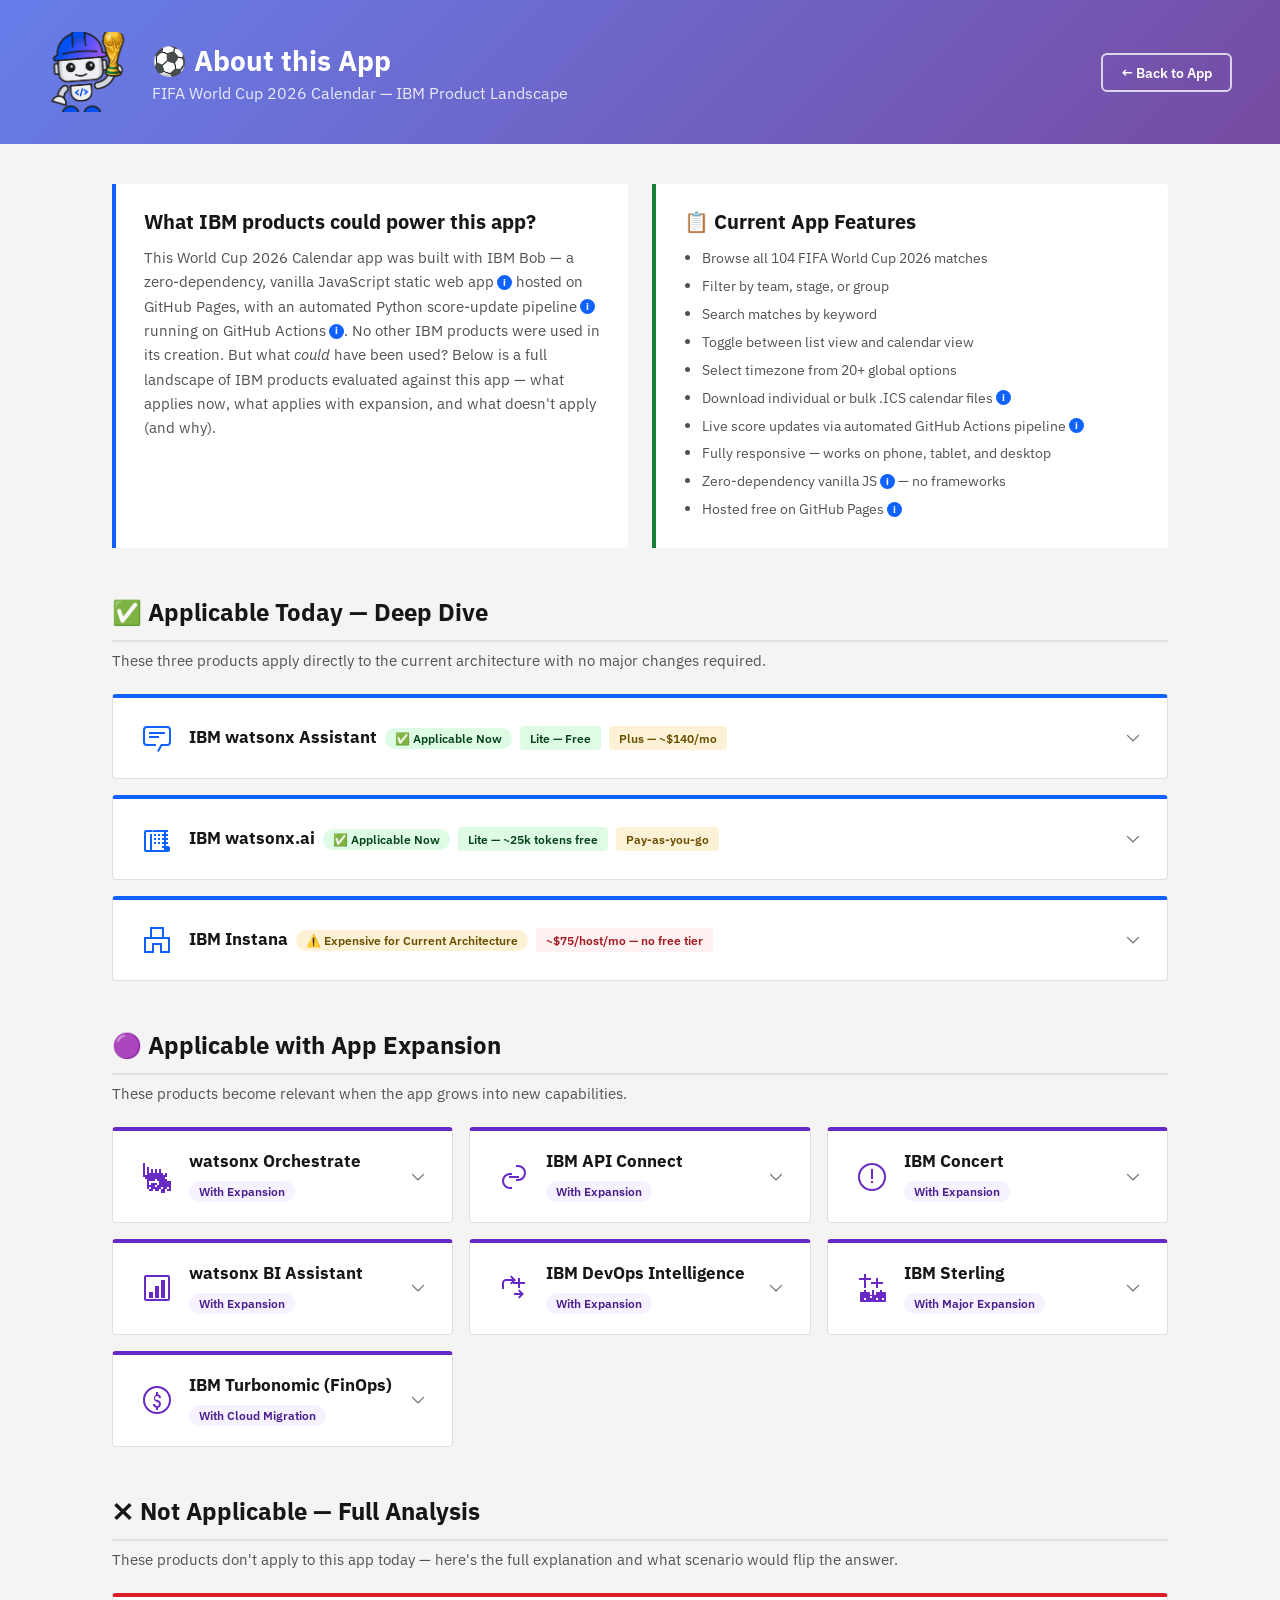
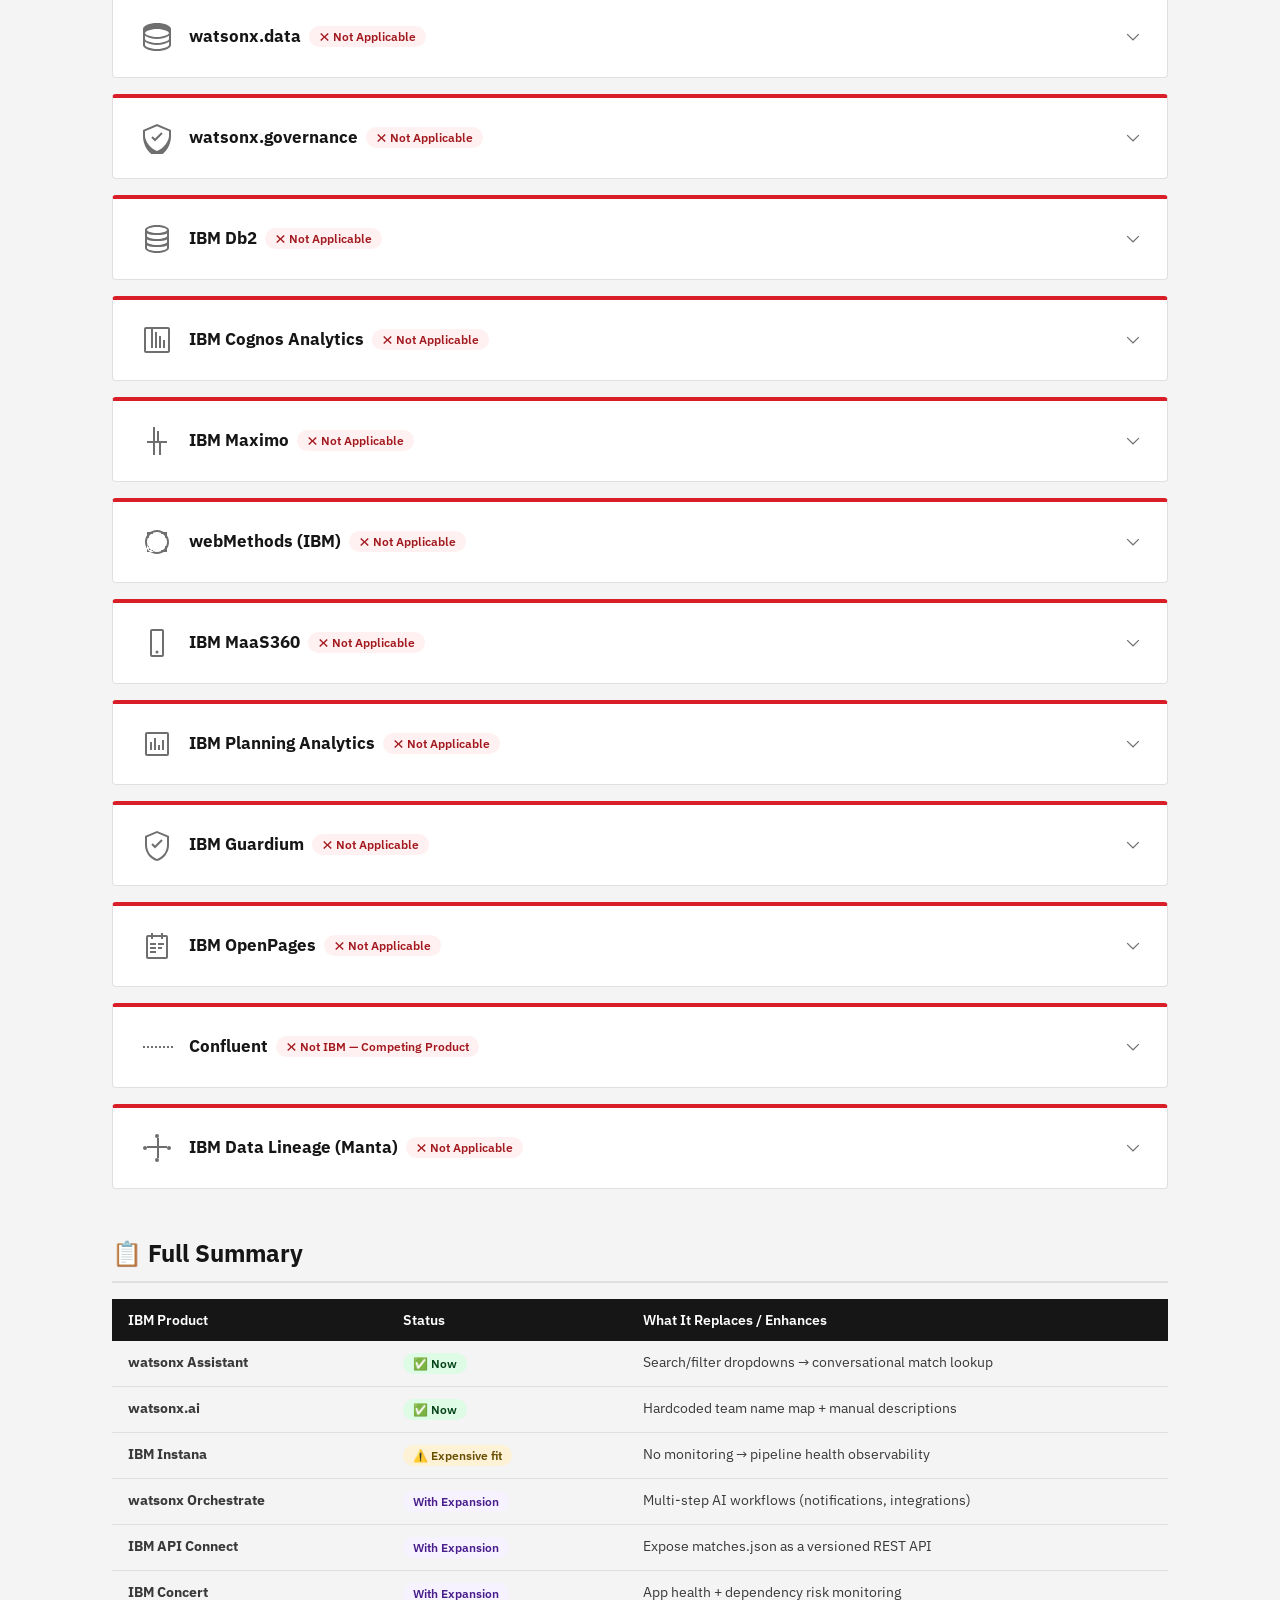
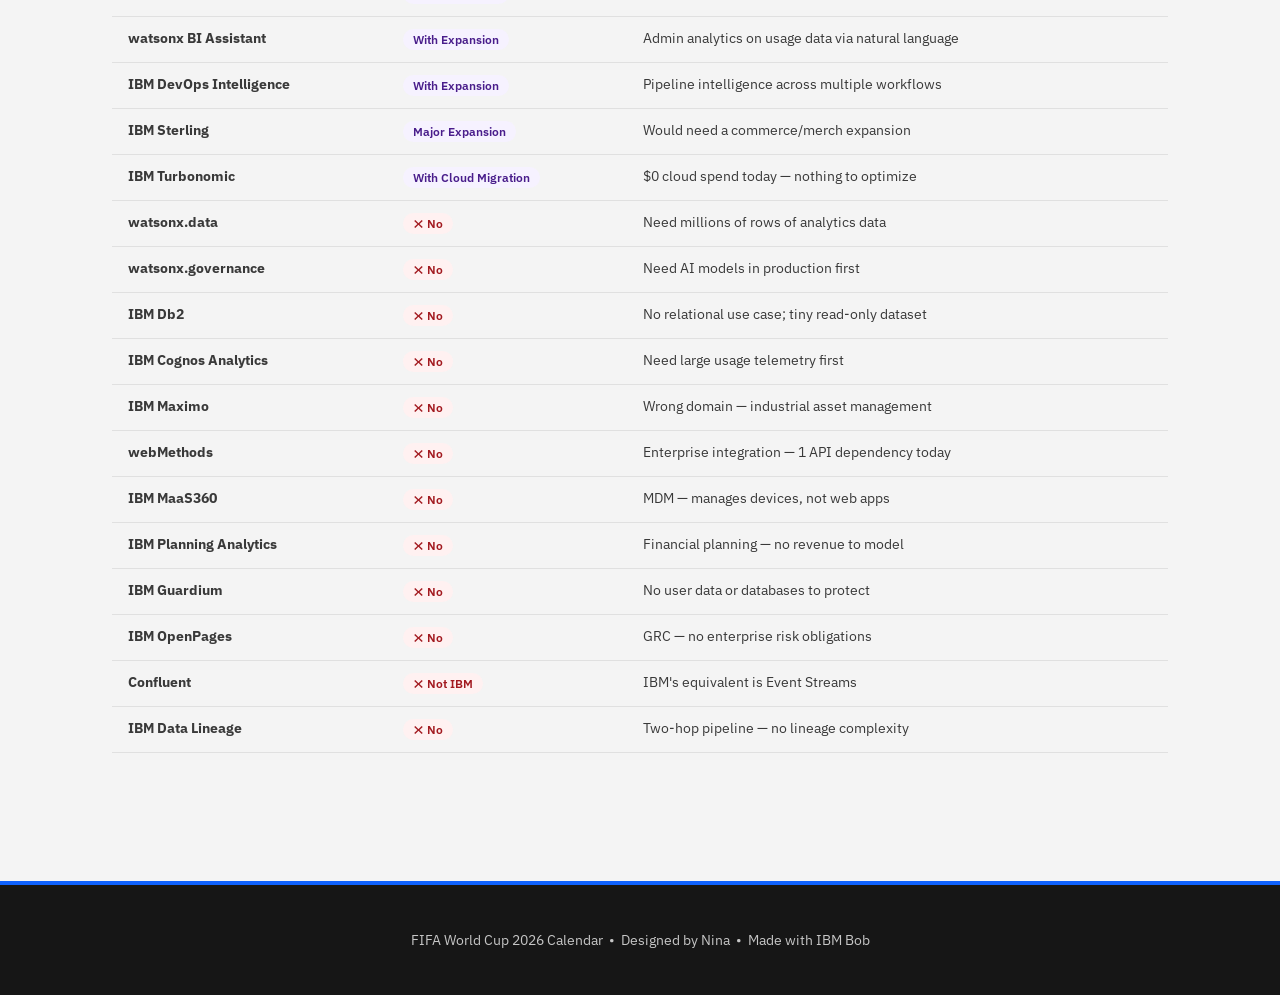
==== commit f8eef033: "Add files via upload" ====
--- a/about.html
+++ b/about.html
@@ -349,12 +349,77 @@
         .scroll-top-btn.visible { opacity: 1; pointer-events: auto; }
         .scroll-top-btn:hover { background: #0043ce; }
 
+        /* ── Info tooltip ── */
+        .info-term {
+            position: relative;
+            display: inline;
+        }
+        .info-term .info-icon {
+            display: inline-flex;
+            align-items: center;
+            justify-content: center;
+            width: 15px;
+            height: 15px;
+            border-radius: 50%;
+            background: #0f62fe;
+            color: #fff;
+            font-size: 0.6rem;
+            font-weight: 700;
+            font-style: normal;
+            margin-left: 3px;
+            cursor: help;
+            vertical-align: middle;
+            line-height: 1;
+            position: relative;
+            top: -1px;
+        }
+        .info-term .info-tooltip {
+            display: none;
+            position: absolute;
+            bottom: calc(100% + 8px);
+            left: 50%;
+            transform: translateX(-50%);
+            background: #161616;
+            color: #f4f4f4;
+            font-size: 0.8rem;
+            font-weight: 400;
+            line-height: 1.5;
+            padding: 10px 14px;
+            border-radius: 4px;
+            width: max-content;
+            max-width: 300px;
+            z-index: 1000;
+            box-shadow: 0 4px 12px rgba(0,0,0,0.25);
+            pointer-events: none;
+            white-space: normal;
+        }
+        .info-term .info-tooltip::after {
+            content: '';
+            position: absolute;
+            top: 100%;
+            left: 50%;
+            transform: translateX(-50%);
+            border: 6px solid transparent;
+            border-top-color: #161616;
+        }
+        .info-term:hover .info-tooltip {
+            display: block;
+        }
+        .info-term:hover .info-highlight {
+            background: #d0e2ff;
+            border-radius: 2px;
+        }
+
         /* ── Responsive ── */
         @media (max-width: 672px) {
             .about-header { padding: 24px 20px; flex-wrap: wrap; }
             .about-header-text h1 { font-size: 1.3rem; }
             .page-content { padding: 24px 16px 48px; }
             .product-grid { grid-template-columns: 1fr; }
+            .info-term .info-tooltip {
+                max-width: 220px;
+                font-size: 0.75rem;
+            }
         }
     </style>
 </head>
@@ -378,8 +443,8 @@
         <div class="intro-blurb">
             <h2>What IBM products could power this app?</h2>
             <p>
-                This World Cup 2026 Calendar app was built with IBM Bob — a zero-dependency, vanilla JavaScript static web app
-                hosted on GitHub Pages, with an automated Python score-update pipeline running on GitHub Actions.
+                This World Cup 2026 Calendar app was built with IBM Bob — a <span class="info-term"><span class="info-highlight">zero-dependency, vanilla JavaScript static web app</span><span class="info-icon">i</span><span class="info-tooltip">An app built with plain JavaScript (no extra libraries or frameworks like React/Angular), that doesn't require a server to run — it's just HTML, CSS, and JS files served directly to your browser, like a PDF you can open anywhere.</span></span>
+                hosted on GitHub Pages, with an <span class="info-term"><span class="info-highlight">automated Python score-update pipeline</span><span class="info-icon">i</span><span class="info-tooltip">A small Python script that runs on a schedule (like a timer) to automatically fetch live match scores from a sports data website and update the app's match data — no human has to do it manually.</span></span> running on <span class="info-term"><span class="info-highlight">GitHub Actions</span><span class="info-icon">i</span><span class="info-tooltip">A free service from GitHub that runs your code automatically on a schedule or when something changes — like a robot assistant that wakes up every 30 minutes to check for new scores.</span></span>.
                 No other IBM products were used in its creation. But what <em>could</em> have been used?
                 Below is a full landscape of IBM products evaluated against this app — what applies now, what applies
                 with expansion, and what doesn't apply (and why).
@@ -393,11 +458,11 @@
                 <li>Search matches by keyword</li>
                 <li>Toggle between list view and calendar view</li>
                 <li>Select timezone from 20+ global options</li>
-                <li>Download individual or bulk .ICS calendar files</li>
-                <li>Live score updates via automated GitHub Actions pipeline</li>
+                <li>Download individual or bulk <span class="info-term"><span class="info-highlight">.ICS calendar files</span><span class="info-icon">i</span><span class="info-tooltip">A universal calendar file format — when you download one and open it, it automatically adds the event to Apple Calendar, Google Calendar, Outlook, or any calendar app. Like a digital invite.</span></span></li>
+                <li>Live score updates via <span class="info-term"><span class="info-highlight">automated GitHub Actions pipeline</span><span class="info-icon">i</span><span class="info-tooltip">A scheduled script that runs automatically on GitHub's servers — every 30 minutes during matches, it fetches the latest scores from a sports data API and updates the app. No one has to push a button.</span></span></li>
                 <li>Fully responsive — works on phone, tablet, and desktop</li>
-                <li>Zero-dependency vanilla JS — no frameworks</li>
-                <li>Hosted free on GitHub Pages</li>
+                <li><span class="info-term"><span class="info-highlight">Zero-dependency vanilla JS</span><span class="info-icon">i</span><span class="info-tooltip">Built with plain JavaScript and no external libraries — the app doesn't rely on React, Angular, Vue, or any framework. Fewer moving parts means fewer things that can break.</span></span> — no frameworks</li>
+                <li>Hosted free on <span class="info-term"><span class="info-highlight">GitHub Pages</span><span class="info-icon">i</span><span class="info-tooltip">A free hosting service from GitHub that turns your code repository into a live website — no server management, no hosting fees. Perfect for static sites like this one.</span></span></li>
             </ul>
         </div>
     </div>
@@ -427,7 +492,7 @@
                 <div class="accordion-body-inner">
                     <hr class="card-divider">
                     <p class="card-section-label">What it does</p>
-                    <p class="card-text">watsonx Assistant is IBM's fully managed conversational AI platform. It lets you build structured dialogue flows ("actions") and deploy them as a chat interface in any web page via a small JavaScript embed snippet.</p>
+                    <p class="card-text">watsonx Assistant is IBM's fully managed conversational AI platform. It lets you build structured dialogue flows ("actions") and deploy them as a chat interface in any web page via a small <span class="info-term"><span class="info-highlight">JavaScript embed snippet</span><span class="info-icon">i</span><span class="info-tooltip">A small piece of code (usually 3–5 lines) that you copy-paste into your web page to add a feature — like pasting an Instagram embed code to show a post on your blog. In this case, it adds a chat bubble.</span></span>.</p>
                     <p class="card-section-label">How it fits this app</p>
                     <p class="card-text">The current app uses dropdown filters and a search box to navigate 104 matches. watsonx Assistant could replace or augment this with a natural language interface: <em>"Show me USA games in the group stage"</em>, <em>"What time does the final start in London?"</em></p>
                     <p class="card-section-label">What you'd actually build</p>
@@ -435,12 +500,12 @@
                         <ul>
                             <li>Sign up at <strong>cloud.ibm.com</strong> — no credit card needed for the Lite plan</li>
                             <li>Create a watsonx Assistant instance and design conversation "actions" in the visual no-code builder</li>
-                            <li>Connect it to your match data via a knowledge base document upload or a custom REST extension</li>
-                            <li>Drop the generated Web Chat embed snippet (3 lines of JS) into <code>index.html</code></li>
+                            <li>Connect it to your match data via a knowledge base document upload or a <span class="info-term"><span class="info-highlight">custom REST extension</span><span class="info-icon">i</span><span class="info-tooltip">A plug-in you configure that lets the chatbot fetch live data from an external source (like your matches.json file) by making internet requests — so the bot always has up-to-date info instead of just static answers.</span></span></li>
+                            <li>Drop the generated <span class="info-term"><span class="info-highlight">Web Chat embed snippet</span><span class="info-icon">i</span><span class="info-tooltip">A tiny piece of code you paste into your HTML file that makes a chat bubble appear on your website — similar to how live chat support widgets work on shopping sites.</span></span> (3 lines of JS) into <code>index.html</code></li>
                         </ul>
                     </p>
                     <p class="card-section-label">Complexity</p>
-                    <p class="card-text">Low to medium. The UI builder is visual and no-code. The challenging part is wiring it to live <code>matches.json</code> data.</p>
+                    <p class="card-text">Low to medium. The UI builder is visual and no-code. The challenging part is wiring it to live <code>matches.json</code> data, which requires a small <span class="info-term"><span class="info-highlight">API wrapper</span><span class="info-icon">i</span><span class="info-tooltip">A thin layer of code that sits between two systems and translates requests — like a waiter taking your order (in English) and relaying it to the kitchen (in their own format).</span></span> or <span class="info-term"><span class="info-highlight">serverless function</span><span class="info-icon">i</span><span class="info-tooltip">A small piece of code that runs in the cloud only when called (you don't maintain a server). Think of it like a vending machine — it's dormant until someone presses a button, does its job, and goes back to sleep. You only pay for the seconds it runs.</span></span>.</p>
                     <p class="card-section-label">Lite plan limits</p>
                     <p class="card-text">1,000 monthly active users · 10,000 messages/month · Limited integrations.</p>
                 </div>
@@ -465,11 +530,11 @@
                 <div class="accordion-body-inner">
                     <hr class="card-divider">
                     <p class="card-section-label">What it does</p>
-                    <p class="card-text">watsonx.ai is IBM's foundation model platform — access to IBM Granite, Meta Llama, Mistral, and other LLMs via REST API and Python SDK.</p>
+                    <p class="card-text">watsonx.ai is IBM's foundation model platform — access to IBM Granite, Meta Llama, Mistral, and other <span class="info-term"><span class="info-highlight">LLMs</span><span class="info-icon">i</span><span class="info-tooltip">Large Language Models — the AI technology behind tools like ChatGPT. They're trained on massive amounts of text and can understand and generate human language. IBM Granite is IBM's version.</span></span> via <span class="info-term"><span class="info-highlight">REST API</span><span class="info-icon">i</span><span class="info-tooltip">A standard way for software to talk to other software over the internet — like a menu at a restaurant. You send a request ("I'd like the match scores, please") and get back data in a structured format.</span></span> and <span class="info-term"><span class="info-highlight">Python SDK</span><span class="info-icon">i</span><span class="info-tooltip">A pre-built toolkit (Software Development Kit) for the Python programming language that makes it easy to connect to a service — instead of writing all the connection code yourself, you use ready-made building blocks.</span></span>.</p>
                     <p class="card-section-label">How it fits this app</p>
                     <p class="card-text">Two concrete uses in the Python score-update pipeline:
                         <ul>
-                            <li><strong>Dynamic team name normalization:</strong> Replace the hardcoded <code>TEAM_NAME_MAP</code> with a Granite model call.</li>
+                            <li><strong>Dynamic team name normalization:</strong> Replace the hardcoded <code><span class="info-term"><span class="info-highlight">TEAM_NAME_MAP</span><span class="info-icon">i</span><span class="info-tooltip">A lookup table in the code that manually maps different spellings of team names to one standard name — e.g., "USA" → "United States", "Korea Republic" → "South Korea". Currently maintained by hand.</span></span></code> with a <span class="info-term"><span class="info-highlight">Granite model call</span><span class="info-icon">i</span><span class="info-tooltip">Sending text to IBM's Granite AI model and getting a response — like asking ChatGPT a question, but using IBM's own AI model that you access through code rather than a chat window.</span></span>.</li>
                             <li><strong>Match description generation:</strong> Feed match metadata to a model and receive natural-language descriptions.</li>
                         </ul>
                     </p>
@@ -479,11 +544,11 @@
                             <li>Provision a watsonx.ai Studio instance on <strong>cloud.ibm.com</strong></li>
                             <li>Install <code>ibm-watsonx-ai</code> Python SDK</li>
                             <li>Add ~10 lines of Python to <code>update_scores.py</code></li>
-                            <li>Store IBM Cloud API key as a GitHub Actions secret</li>
+                            <li>Store IBM Cloud <span class="info-term"><span class="info-highlight">API key</span><span class="info-icon">i</span><span class="info-tooltip">A secret password that proves to IBM's servers that you're allowed to use their service — like a membership card number. You keep it secret so nobody else can use your account.</span></span> as a <span class="info-term"><span class="info-highlight">GitHub Actions secret</span><span class="info-icon">i</span><span class="info-tooltip">A secure storage spot in GitHub where you can save passwords and API keys that your automated scripts need — GitHub encrypts them and never shows them in logs.</span></span></li>
                         </ul>
                     </p>
                     <p class="card-section-label">Complexity</p>
-                    <p class="card-text">Low. Standard REST/SDK calls. Adds ~200ms latency per match update.</p>
+                    <p class="card-text">Low. Standard <span class="info-term"><span class="info-highlight">REST/SDK calls</span><span class="info-icon">i</span><span class="info-tooltip">Sending a request to an IBM service over the internet (REST) or using a pre-built Python toolkit (SDK) — both are just ways of asking "hey IBM, process this data for me" and getting an answer back.</span></span>. Adds ~200ms <span class="info-term"><span class="info-highlight">latency</span><span class="info-icon">i</span><span class="info-tooltip">The delay between requesting something and getting a response — 200ms is one-fifth of a second. Barely noticeable to a person, but it adds up when processing 104 matches.</span></span> per match update.</p>
                 </div>
             </div>
         </div>
@@ -505,13 +570,13 @@
                 <div class="accordion-body-inner">
                     <hr class="card-divider">
                     <p class="card-section-label">What it does</p>
-                    <p class="card-text">Enterprise-grade APM and observability. Auto-instruments running applications to capture traces, errors, latency metrics, and infrastructure health.</p>
+                    <p class="card-text">Enterprise-grade <span class="info-term"><span class="info-highlight">APM</span><span class="info-icon">i</span><span class="info-tooltip">Application Performance Monitoring — software that watches your app in real-time to catch slowdowns, errors, and crashes before your users notice them. Like a health monitor for your app.</span></span> and observability. <span class="info-term"><span class="info-highlight">Auto-instruments</span><span class="info-icon">i</span><span class="info-tooltip">Automatically detects and monitors all the important parts of your application without you writing extra monitoring code — it just "plugs in" and starts tracking everything.</span></span> running applications to capture traces, errors, latency metrics, and infrastructure health.</p>
                     <p class="card-section-label">How it fits this app</p>
                     <p class="card-text">Zero observability in the score-update pipeline today. Instana could monitor the Python script's HTTP calls, capture exceptions, and alert when automation breaks.</p>
                     <p class="card-section-label">Why it's a difficult fit today</p>
-                    <p class="card-text">Pricing is per monitored host (~$75/month). GitHub Actions uses ephemeral runners — no persistent host to license.</p>
+                    <p class="card-text">Pricing is per monitored host (~$75/month). GitHub Actions uses <span class="info-term"><span class="info-highlight">ephemeral runners</span><span class="info-icon">i</span><span class="info-tooltip">Temporary virtual computers that are created, do their job (run your script), and immediately disappear — like a disposable camera. There's nothing persistent to monitor.</span></span> — no persistent host to license.</p>
                     <p class="card-section-label">What would need to change</p>
-                    <p class="card-text">Move the Python script onto a persistent server (IBM Cloud Code Engine, a VM, or Cloud Functions).</p>
+                    <p class="card-text">Move the Python script onto a persistent server (<span class="info-term"><span class="info-highlight">IBM Cloud Code Engine</span><span class="info-icon">i</span><span class="info-tooltip">IBM's service for running code in the cloud without managing servers — you upload your script, tell it when to run, and IBM handles everything else (scaling, uptime, infrastructure).</span></span>, a VM, or <span class="info-term"><span class="info-highlight">Cloud Functions</span><span class="info-icon">i</span><span class="info-tooltip">Small pieces of code that run on-demand in the cloud — similar to serverless functions. You don't manage any servers; the cloud provider runs your code when triggered and bills you only for the time it actually runs.</span></span>).</p>
                 </div>
             </div>
         </div>
@@ -564,9 +629,9 @@
                 <div class="accordion-body-inner">
                     <hr class="card-divider">
                     <p class="card-section-label">What it does</p>
-                    <p class="card-text">Full API lifecycle management — design, secure, rate-limit, publish, and monetize APIs with a built-in developer portal.</p>
+                    <p class="card-text">Full <span class="info-term"><span class="info-highlight">API lifecycle management</span><span class="info-icon">i</span><span class="info-tooltip">Managing an API from birth to retirement — designing it, building it, securing it, publishing it for others to use, monitoring its health, and eventually retiring old versions. Like managing a product from design through to end-of-life.</span></span> — design, secure, rate-limit, publish, and monetize APIs with a built-in <span class="info-term"><span class="info-highlight">developer portal</span><span class="info-icon">i</span><span class="info-tooltip">A website where other developers can discover your API, read documentation, get access keys, and test it out — like an app store but for data connections.</span></span>.</p>
                     <p class="card-section-label">Expansion scenario</p>
-                    <p class="card-text">Expose a proper REST API (<code>GET /matches</code>, <code>GET /teams/{code}/schedule</code>), rate-limit external consumers, and publish a developer portal so other fan apps could consume your data.</p>
+                    <p class="card-text">Expose a proper <span class="info-term"><span class="info-highlight">REST API</span><span class="info-icon">i</span><span class="info-tooltip">A structured web address (URL) that returns data instead of a web page — like a drive-through window for data. Other apps can request specific information from it.</span></span> (<code>GET /matches</code>, <code>GET /teams/{code}/schedule</code>), <span class="info-term"><span class="info-highlight">rate-limit</span><span class="info-icon">i</span><span class="info-tooltip">Restricting how many requests someone can make in a time period — like saying "you can only ask me 100 questions per minute" to prevent overload or abuse.</span></span> external consumers, and publish a developer portal so other fan apps could consume your data.</p>
                 </div>
             </div>
         </div>
@@ -587,9 +652,9 @@
                 <div class="accordion-body-inner">
                     <hr class="card-divider">
                     <p class="card-section-label">What it does</p>
-                    <p class="card-text">AI-powered application management — unified view of app health, dependencies, vulnerabilities, and risk score.</p>
+                    <p class="card-text">AI-powered application management — unified view of app health, dependencies, <span class="info-term"><span class="info-highlight">vulnerabilities</span><span class="info-icon">i</span><span class="info-tooltip">Known security weaknesses in the software libraries your app uses — like recalls on car parts. Security researchers find them and publish warnings (called CVEs) so developers know to update.</span></span>, and risk score.</p>
                     <p class="card-section-label">Expansion scenario</p>
-                    <p class="card-text">Monitor health of the entire app ecosystem: is football-data.org still responding? Are there CVEs in your Python dependencies? What is the overall risk score before the World Cup starts?</p>
+                    <p class="card-text">Monitor health of the entire app ecosystem: is football-data.org still responding? Are there <span class="info-term"><span class="info-highlight">CVEs</span><span class="info-icon">i</span><span class="info-tooltip">Common Vulnerabilities and Exposures — a public database of known security bugs in software. When a CVE is found in a library you use, it means there's a known way for hackers to exploit it and you should update.</span></span> in your Python dependencies? What is the overall risk score before the World Cup starts?</p>
                 </div>
             </div>
         </div>
@@ -610,7 +675,7 @@
                 <div class="accordion-body-inner">
                     <hr class="card-divider">
                     <p class="card-section-label">What it does</p>
-                    <p class="card-text">Natural language BI querying — type a question and get a visualization back. AI layer on top of IBM Cognos Analytics.</p>
+                    <p class="card-text">Natural language <span class="info-term"><span class="info-highlight">BI querying</span><span class="info-icon">i</span><span class="info-tooltip">Business Intelligence querying — asking questions about your data in plain English and getting charts/answers back, instead of writing complex database queries or building reports manually.</span></span> — type a question and get a visualization back. AI layer on top of IBM Cognos Analytics.</p>
                     <p class="card-section-label">Expansion scenario</p>
                     <p class="card-text">Once you add user telemetry, ask questions like <em>"Which team's games were downloaded most in June?"</em> and get an instant chart.</p>
                 </div>
@@ -633,7 +698,7 @@
                 <div class="accordion-body-inner">
                     <hr class="card-divider">
                     <p class="card-section-label">What it does</p>
-                    <p class="card-text">Aggregates metrics across CI/CD pipelines — deployment frequency, failure rates, mean time to recovery.</p>
+                    <p class="card-text">Aggregates metrics across <span class="info-term"><span class="info-highlight">CI/CD pipelines</span><span class="info-icon">i</span><span class="info-tooltip">Continuous Integration / Continuous Delivery — automated workflows that build, test, and deploy your code whenever you make a change. In this app, the GitHub Actions workflow that updates scores is a simple CI/CD pipeline.</span></span> — deployment frequency, failure rates, <span class="info-term"><span class="info-highlight">mean time to recovery</span><span class="info-icon">i</span><span class="info-tooltip">The average time it takes to fix something after it breaks — if the score updater fails at 2pm and is fixed by 3pm, that's a 1-hour mean time to recovery.</span></span>.</p>
                     <p class="card-section-label">Expansion scenario</p>
                     <p class="card-text">Track how often the score-update job fails, what the mean time between failures is, and whether pipeline durations trend upward during peak match days.</p>
                 </div>
@@ -679,9 +744,9 @@
                 <div class="accordion-body-inner">
                     <hr class="card-divider">
                     <p class="card-section-label">What it does</p>
-                    <p class="card-text">FinOps and resource optimization — analyzes cloud resource consumption and auto right-sizes workloads to reduce cost.</p>
+                    <p class="card-text"><span class="info-term"><span class="info-highlight">FinOps</span><span class="info-icon">i</span><span class="info-tooltip">Financial Operations for cloud — the practice of tracking and optimizing how much you spend on cloud services. Like budgeting, but specifically for cloud computing costs.</span></span> and resource optimization — analyzes cloud resource consumption and auto right-sizes workloads to reduce cost.</p>
                     <p class="card-section-label">Expansion scenario</p>
-                    <p class="card-text">If the app migrated to IBM Cloud (Cloud Functions, Cloudant, CIS, Event Streams), Turbonomic could monitor spend and auto-optimize provisioning. Built for enterprises spending $10k+/month on cloud.</p>
+                    <p class="card-text">If the app migrated to IBM Cloud (<span class="info-term"><span class="info-highlight">Cloud Functions, Cloudant, CIS, Event Streams</span><span class="info-icon">i</span><span class="info-tooltip">IBM cloud services: Cloud Functions runs code on-demand, Cloudant is a database, CIS (Cloud Internet Services) handles web traffic/security, and Event Streams handles real-time data flow. Together they'd be the cloud infrastructure replacing GitHub Pages.</span></span>), Turbonomic could monitor spend and auto-optimize provisioning. Built for enterprises spending $10k+/month on cloud.</p>
                 </div>
             </div>
         </div>
@@ -713,7 +778,7 @@
                     <p class="card-section-label">Why it doesn't apply</p>
                     <p class="card-text">Your entire data model is 104 rows in a flat JSON file. There is nothing to put in a lakehouse.</p>
                     <p class="card-section-label">Scenario that makes it applicable</p>
-                    <p class="card-text">The app becomes a full fan analytics platform capturing millions of interaction events per day. You want to run ad-hoc SQL queries across terabytes of behavioral data.</p>
+                    <p class="card-text">The app becomes a full fan analytics platform capturing millions of interaction events per day. You want to run <span class="info-term"><span class="info-highlight">ad-hoc SQL queries</span><span class="info-icon">i</span><span class="info-tooltip">One-off questions you ask a database using SQL (a query language) — like asking a spreadsheet "show me all rows where the country is USA and the date is in June" but for millions of rows of data.</span></span> across terabytes of behavioral data.</p>
                 </div>
             </div>
         </div>
@@ -759,7 +824,7 @@
                     <p class="card-section-label">Why it doesn't apply</p>
                     <p class="card-text">104 matches, ~10 columns each — tiny and read-mostly. A JSON file in Git outperforms a database for this specific use case.</p>
                     <p class="card-section-label">Scenario that makes it applicable</p>
-                    <p class="card-text">The app becomes an official tournament management system with concurrent write operations, complex joins, and thousands of downstream consumers.</p>
+                    <p class="card-text">The app becomes an official tournament management system with concurrent <span class="info-term"><span class="info-highlight">write operations</span><span class="info-icon">i</span><span class="info-tooltip">Multiple systems trying to update the same data at the same time — like two people editing the same Google Doc simultaneously. Databases handle the conflicts; a plain file can't.</span></span>, complex <span class="info-term"><span class="info-highlight">joins</span><span class="info-icon">i</span><span class="info-tooltip">A database operation that combines data from multiple tables — like merging a "teams" spreadsheet with a "matches" spreadsheet to see which team plays where.</span></span>, and thousands of downstream consumers.</p>
                 </div>
             </div>
         </div>
@@ -780,7 +845,7 @@
                 <div class="accordion-body-inner">
                     <hr class="card-divider">
                     <p class="card-section-label">Why it doesn't apply</p>
-                    <p class="card-text">No user telemetry, no usage data, and no business metrics to report on. Cognos needs data to visualize.</p>
+                    <p class="card-text">No <span class="info-term"><span class="info-highlight">user telemetry</span><span class="info-icon">i</span><span class="info-tooltip">Data about how people use your app — which buttons they click, how long they stay, which pages they visit. Like Google Analytics but for understanding user behavior patterns.</span></span>, no usage data, and no business metrics to report on. Cognos needs data to visualize.</p>
                     <p class="card-section-label">Scenario that makes it applicable</p>
                     <p class="card-text">IBM Client Engineering wants monthly business reports on which teams drive the most downloads, mobile vs desktop breakdown, and broadcast channel searches.</p>
                 </div>
@@ -828,7 +893,7 @@
                     <p class="card-section-label">Why it doesn't apply</p>
                     <p class="card-text">Enterprise integration platform for hundreds of system connections. The app has one external dependency — a single HTTP call. Comically disproportionate.</p>
                     <p class="card-section-label">Scenario that makes it applicable</p>
-                    <p class="card-text">The app becomes part of a broader FIFA digital ecosystem: ingesting match data via EDI, syncing with broadcasters via SOAP, exchanging ticketing data via AS2, routing notifications through regional partner systems.</p>
+                    <p class="card-text">The app becomes part of a broader FIFA digital ecosystem: ingesting match data via <span class="info-term"><span class="info-highlight">EDI</span><span class="info-icon">i</span><span class="info-tooltip">Electronic Data Interchange — a decades-old standard for exchanging structured business documents between organizations electronically. Think of it like a very formal, machine-readable email format used between big companies.</span></span>, syncing with broadcasters via <span class="info-term"><span class="info-highlight">SOAP</span><span class="info-icon">i</span><span class="info-tooltip">An older, very structured protocol for systems to communicate — like REST API's older, more bureaucratic sibling. It uses XML (verbose markup) and is common in large enterprise and government systems.</span></span>, exchanging ticketing data via AS2, routing notifications through regional partner systems.</p>
                 </div>
             </div>
         </div>
@@ -849,7 +914,7 @@
                 <div class="accordion-body-inner">
                     <hr class="card-divider">
                     <p class="card-section-label">Why it doesn't apply</p>
-                    <p class="card-text">MDM manages devices, not web applications. This is a public website — no managed devices, no enterprise app distribution.</p>
+                    <p class="card-text"><span class="info-term"><span class="info-highlight">MDM</span><span class="info-icon">i</span><span class="info-tooltip">Mobile Device Management — software that lets an IT department remotely control, secure, and configure all company phones and laptops. They can install apps, enforce passwords, and wipe lost devices.</span></span> manages devices, not web applications. This is a public website — no managed devices, no enterprise app distribution.</p>
                     <p class="card-section-label">Scenario that makes it applicable</p>
                     <p class="card-text">Repackage as a native mobile app distributed to managed corporate devices through MaaS360's enterprise app catalog.</p>
                 </div>
@@ -897,7 +962,7 @@
                     <p class="card-section-label">Why it doesn't apply</p>
                     <p class="card-text">Data security and compliance platform. This app collects zero personal data — no user accounts, no PII, no database to protect.</p>
                     <p class="card-section-label">Scenario that makes it applicable</p>
-                    <p class="card-text">Add user accounts with personalized match alerts storing PII, requiring GDPR/CCPA compliance monitoring.</p>
+                    <p class="card-text">Add user accounts with personalized match alerts storing <span class="info-term"><span class="info-highlight">PII</span><span class="info-icon">i</span><span class="info-tooltip">Personally Identifiable Information — any data that could identify a specific person: name, email, phone number, location, etc. Heavily regulated by laws like GDPR and CCPA.</span></span>, requiring <span class="info-term"><span class="info-highlight">GDPR/CCPA</span><span class="info-icon">i</span><span class="info-tooltip">Data privacy laws — GDPR (Europe) and CCPA (California) give people rights over their personal data: the right to see it, delete it, and know who it's shared with. Companies that collect personal data must comply or face large fines.</span></span> compliance monitoring.</p>
                 </div>
             </div>
         </div>
@@ -918,7 +983,7 @@
                 <div class="accordion-body-inner">
                     <hr class="card-divider">
                     <p class="card-section-label">Why it doesn't apply</p>
-                    <p class="card-text">Governance, Risk, and Compliance (GRC) platform. A fan calendar has no regulatory environment, no formal risk committees, and no internal audit functions.</p>
+                    <p class="card-text"><span class="info-term"><span class="info-highlight">Governance, Risk, and Compliance (GRC)</span><span class="info-icon">i</span><span class="info-tooltip">The practice of managing rules (governance), identifying what could go wrong (risk), and proving you follow regulations (compliance). Large companies have entire departments for this — banks, healthcare, energy companies.</span></span> platform. A fan calendar has no regulatory environment, no formal risk committees, and no internal audit functions.</p>
                     <p class="card-section-label">Scenario that makes it applicable</p>
                     <p class="card-text">Built and operated by a publicly traded media company needing to document API dependency risk, manage data privacy compliance, and track security audit findings.</p>
                 </div>
@@ -941,7 +1006,7 @@
                 <div class="accordion-body-inner">
                     <hr class="card-divider">
                     <p class="card-section-label">Why it doesn't apply</p>
-                    <p class="card-text"><strong>Not an IBM product.</strong> IBM's equivalent is IBM Event Streams. Beyond the vendor mismatch, the app uses cron-based polling — no real-time event streams.</p>
+                    <p class="card-text"><strong>Not an IBM product.</strong> IBM's equivalent is IBM Event Streams. Beyond the vendor mismatch, the app uses <span class="info-term"><span class="info-highlight">cron-based polling</span><span class="info-icon">i</span><span class="info-tooltip">A scheduled timer (cron) that checks for updates at regular intervals — like checking your mailbox every 30 minutes rather than having mail instantly delivered to your door.</span></span> — no real-time event streams.</p>
                     <p class="card-section-label">Scenario that makes IBM Event Streams applicable</p>
                     <p class="card-text">True real-time score updates — within 5 seconds of a goal, not every 30 minutes. Event Streams would fan out score events to all connected clients simultaneously.</p>
                 </div>
